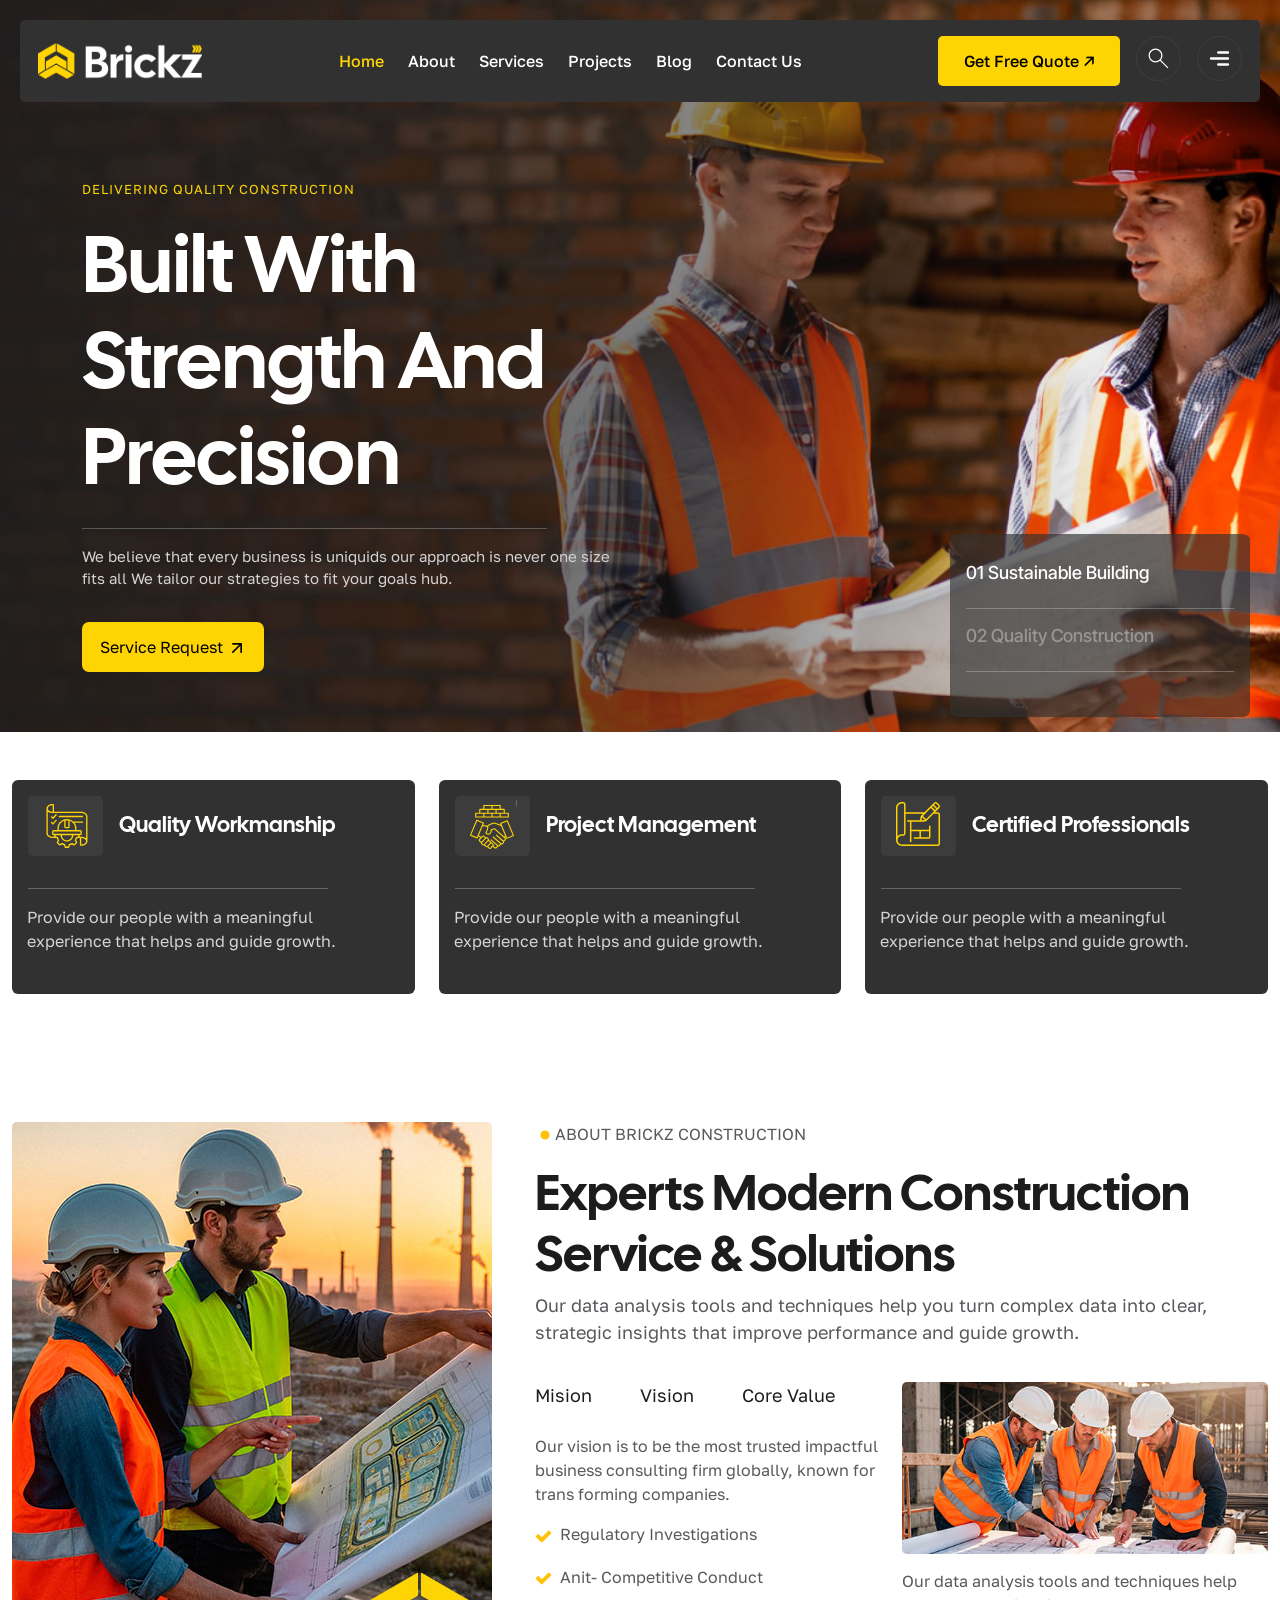
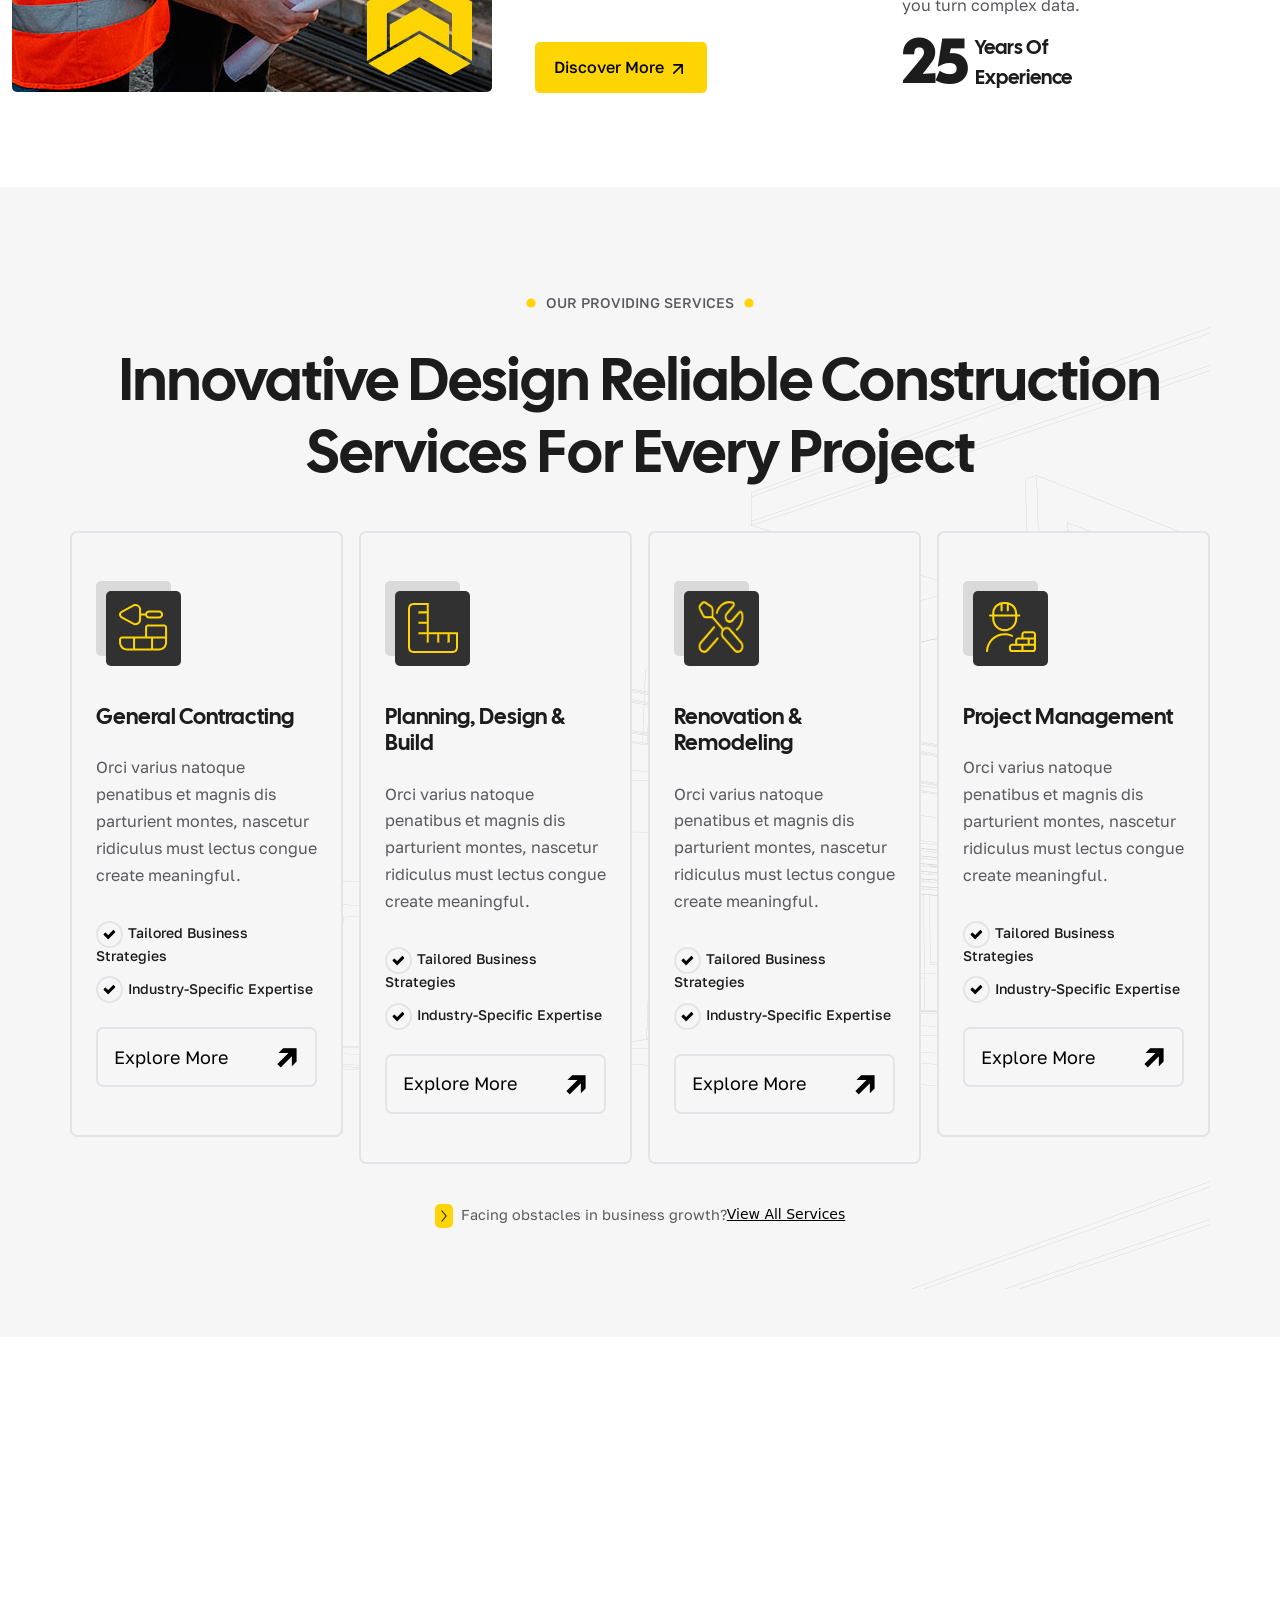
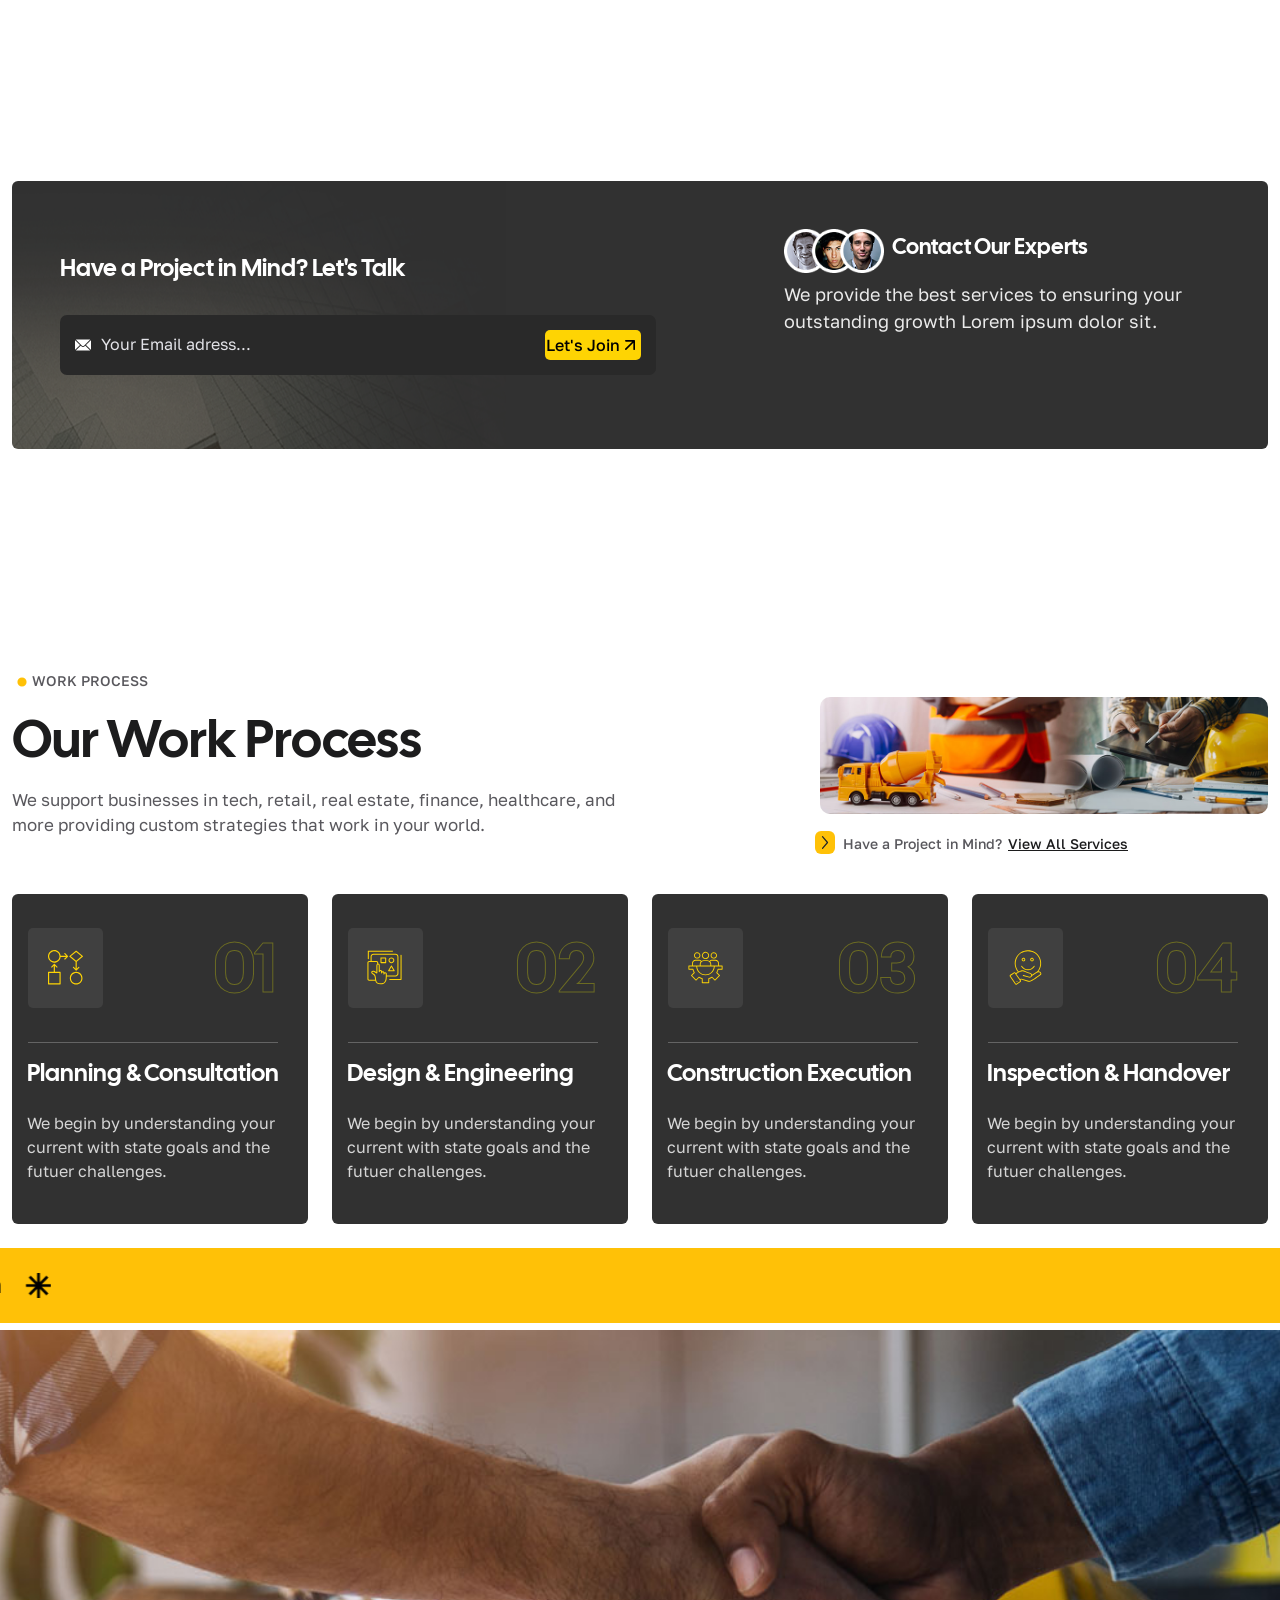
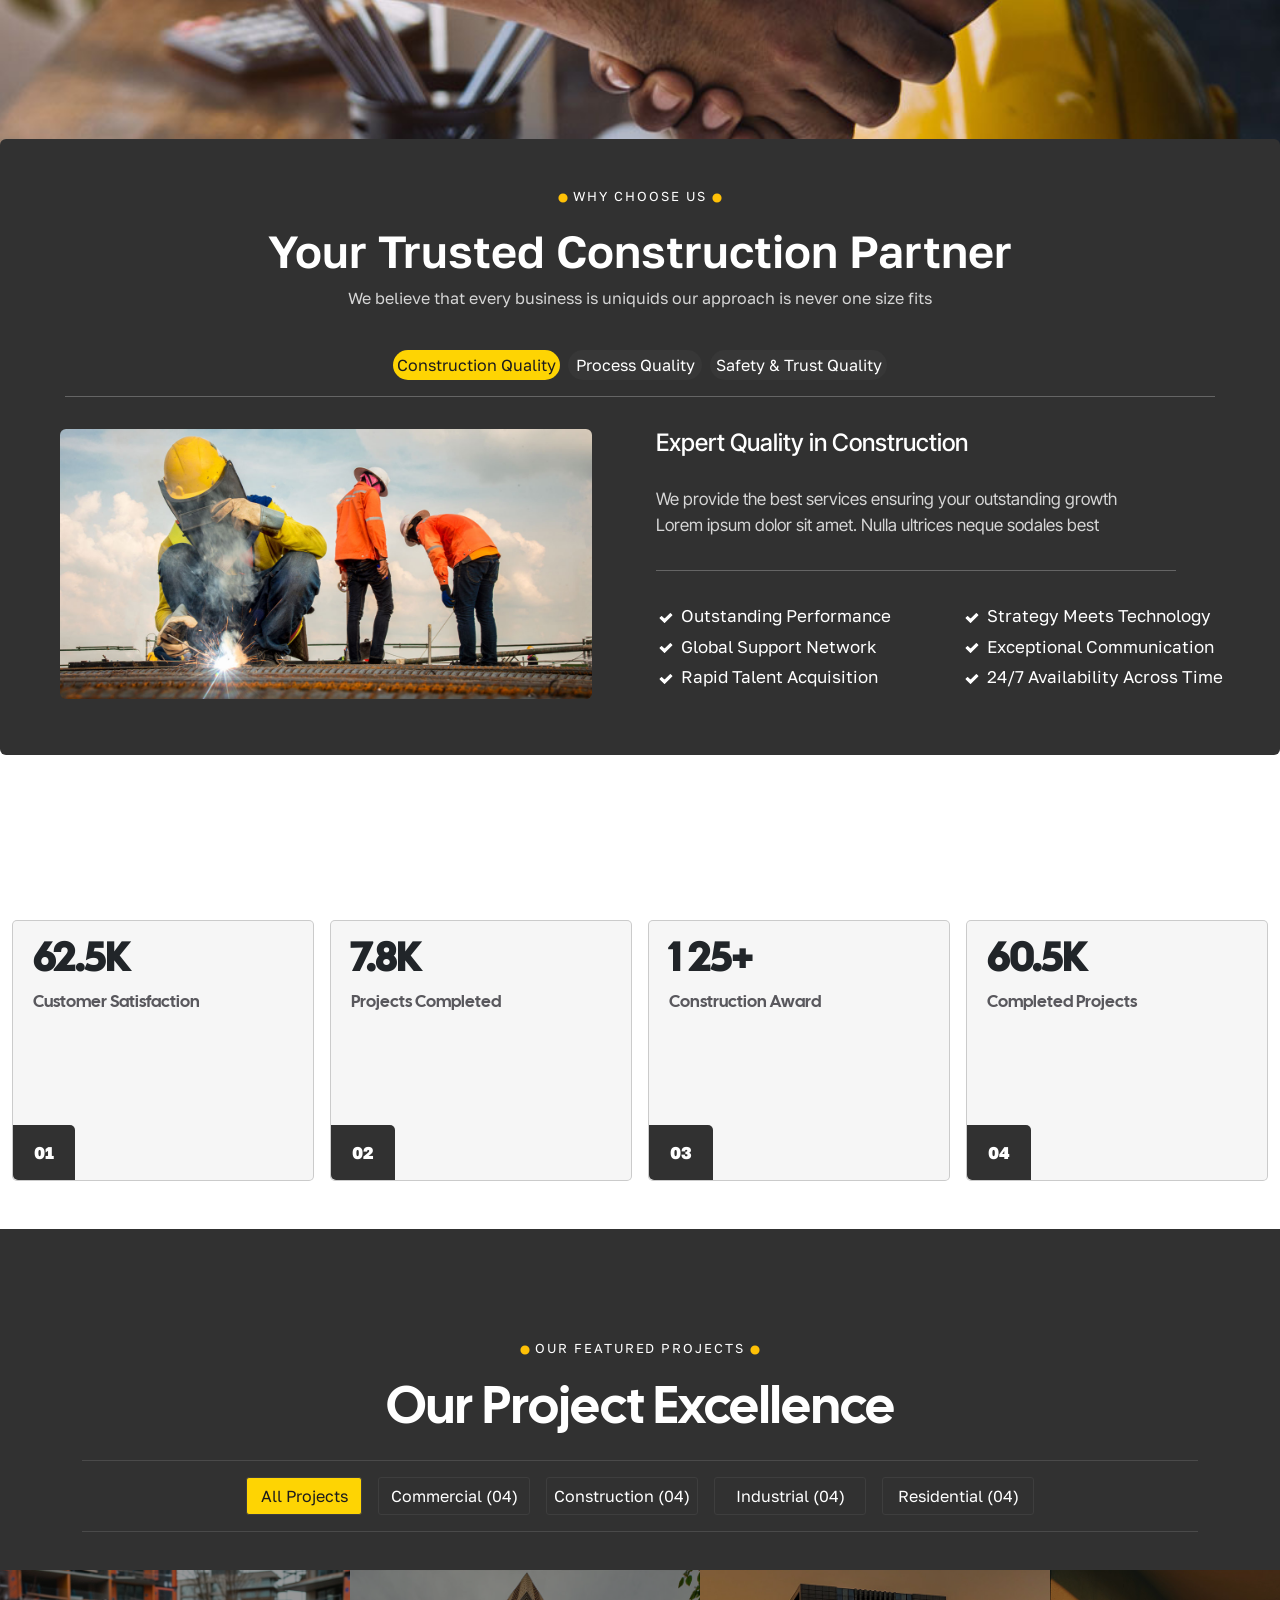
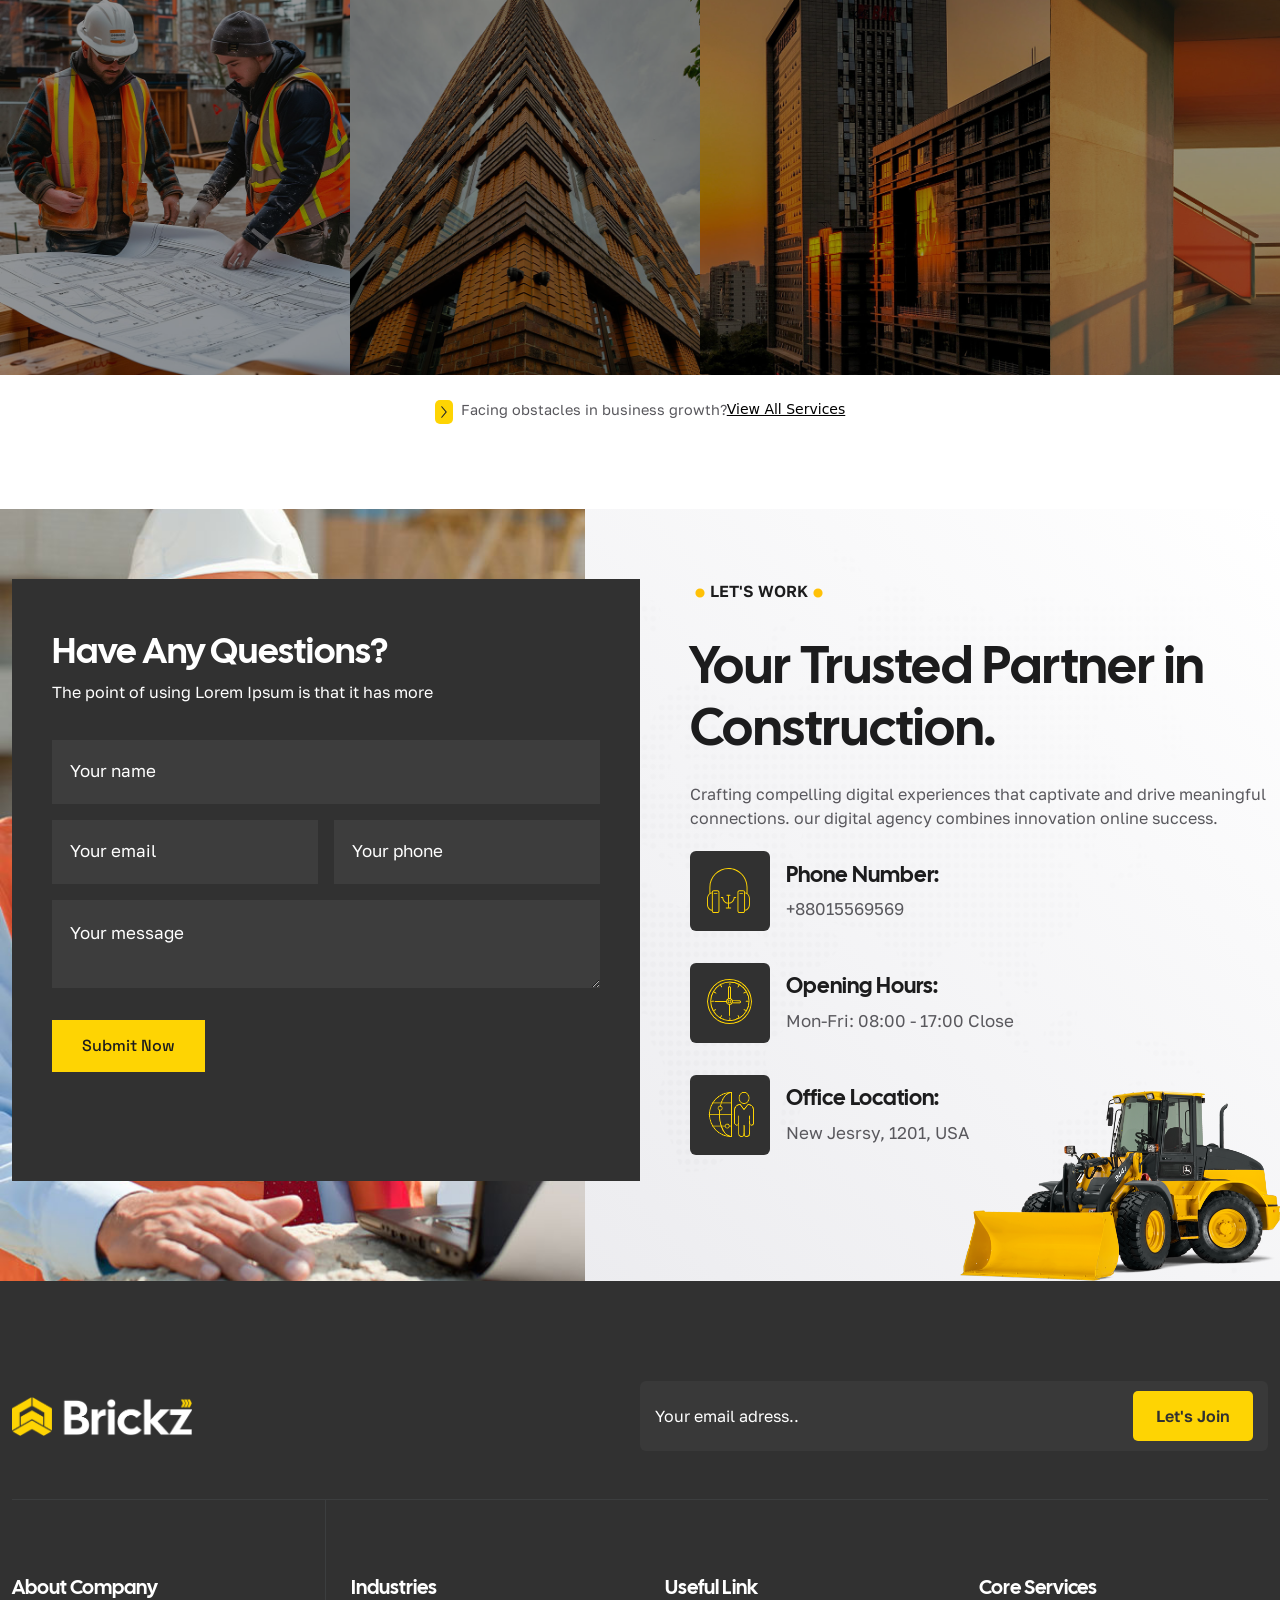
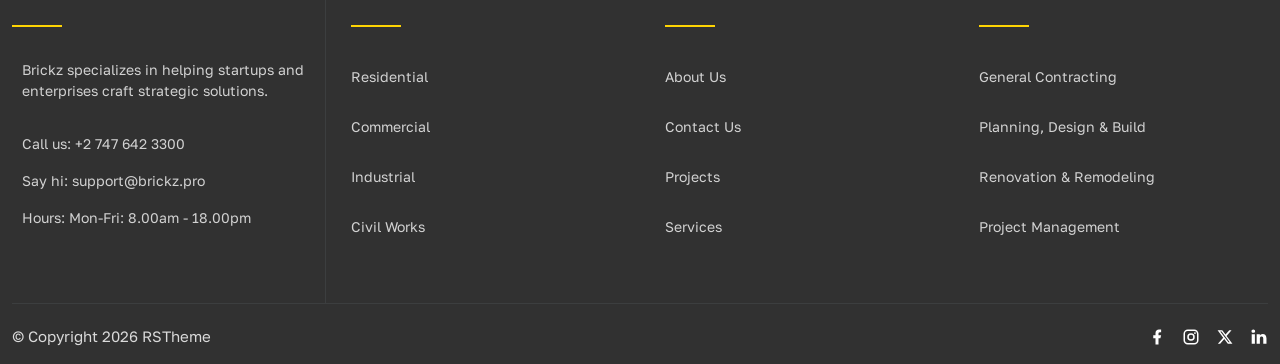
==== index.html @ 8d63d621 "vertion03" ====
<!DOCTYPE html>
<html lang="en">

<head>
    <meta charset="UTF-8">
    <meta name="viewport" content="width=device-width, initial-scale=1.0">
    <link rel="icon" type="image/webp" href="./images/icon_head.png">
    <title>Brickz Construction WordPress Theme</title>
    <link rel="stylesheet" href="./index.css">
    <script src="./index.js"></script>
    <!-- Fonts -->
    <link rel="preconnect" href="https://fonts.googleapis.com">
    <link rel="preconnect" href="https://fonts.gstatic.com" crossorigin>
    <link href="https://fonts.googleapis.com/css2?family=Space+Grotesk:wght@300..700&display=swap" rel="stylesheet">
    <link rel="preconnect" href="https://fonts.googleapis.com">
    <link rel="preconnect" href="https://fonts.gstatic.com" crossorigin>
    <link
        href="https://fonts.googleapis.com/css2?family=Cal+Sans&family=Golos+Text:wght@400..900&family=Inter+Tight:ital,wght@0,100..900;1,100..900&display=swap"
        rel="stylesheet">
    <!-- bootstrap -->
    <link href="https://cdn.jsdelivr.net/npm/bootstrap@5.3.8/dist/css/bootstrap.min.css" rel="stylesheet"
        integrity="sha384-sRIl4kxILFvY47J16cr9ZwB07vP4J8+LH7qKQnuqkuIAvNWLzeN8tE5YBujZqJLB" crossorigin="anonymous">
    <script src="https://cdn.jsdelivr.net/npm/bootstrap@5.3.8/dist/js/bootstrap.bundle.min.js"
        integrity="sha384-FKyoEForCGlyvwx9Hj09JcYn3nv7wiPVlz7YYwJrWVcXK/BmnVDxM+D2scQbITxI"
        crossorigin="anonymous"></script>
    <!-- animate && wow -->
    <link rel="stylesheet" href="https://cdnjs.cloudflare.com/ajax/libs/animate.css/4.1.1/animate.min.css" />
    <script src="https://cdnjs.cloudflare.com/ajax/libs/wow/1.1.2/wow.min.js"
        integrity="sha512-Eak/29OTpb36LLo2r47IpVzPBLXnAMPAVypbSZiZ4Qkf8p/7S/XRG5xp7OKWPPYfJT6metI+IORkR5G8F900+g=="
        crossorigin="anonymous" referrerpolicy="no-referrer">
        </script>
    <script>
        new WOW().init();
    </script>
</head>

<body>
    <header class="fixed-top d-flex justify-content-center flex-wrap w-100">
        <div class="container">
            <div class="head d-flex justify-content-between align-items-center py-3 z-3">
                <img class="ps-3" src="./images/logo_002.png" width="180px" alt="">
                <nav class="d-sm-none d-md-none d-lg-flex gap-4 ">
                    <a class="yell text-decoration-none " href="./index.html">Home</a>
                    <a class="text-decoration-none" href="./about.html">About</a>
                    <a class="text-decoration-none" href="">Services</a>
                    <a class="text-decoration-none" href="">Projects</a>
                    <a class="text-decoration-none" href="">Blog</a>
                    <a class="text-decoration-none" href="">Contact Us</a>
                </nav>
                <div class="d-flex gap-3 pe-3 overflow-hidden">
                    <button class="d-sm-none d-md-none d-lg-flex text-center border-0 justify-content-center
                    align-items-center">Get
                        Free Quote &#8599;
                    </button>
                    <svg class="d-flex d-none d-md-flex d-lg-flex" xmlns="http://www.w3.org/2000/svg" width="45"
                        height="45" viewBox="0 0 24 24">
                        <path fill="currentColor"
                            d="m19.485 20.154l-6.262-6.262q-.75.639-1.725.989t-1.96.35q-2.398 0-4.064-1.666Q3.808 11.898 3.808 9.5t1.666-4.064t4.064-1.667t4.065 1.667T15.269 9.5q0 1.042-.369 2.017t-.97 1.668l6.262 6.261zM9.539 14.23q1.99 0 3.36-1.37t1.37-3.361t-1.37-3.36t-3.36-1.37t-3.361 1.37t-1.37 3.36t1.37 3.36t3.36 1.37" />
                    </svg>
                    <!-- __________________________________- -->
                    <svg data-bs-toggle="offcanvas" data-bs-target="#offcanvasExample" aria-controls="offcanvasExample"
                        xmlns="http://www.w3.org/2000/svg" width="45" height="45" viewBox="0 0 24 24">
                        <path fill="none" stroke="currentColor" stroke-linecap="round" stroke-linejoin="round"
                            stroke-width="2" d="M11 17h8M5 12h14m-8-5h8" />
                    </svg>
                </div>
                <div class="off1 offcanvas offcanvas-end" tabindex="-1" id="offcanvasExample"
                    aria-labelledby="offcanvasExampleLabel">
                    <div class="off2 offcanvas-header d-flex col-12">
                        <h5 class="offcanvas-title" id="offcanvasExampleLabel"> <img class="ps-3 pt-5 col-10"
                                src="./images/logo_002.png" width="180px" alt=""></h5>
                        <button class="btn-close" data-bs-dismiss="offcanvas" aria-label="Close"></button>
                    </div>
                    <div class="offcanvas-body">
                        <div>
                            <div class="off3 d-flex flex-column ps-3">
                                <a class="yell text-decoration-none " href="./index.html">Home</a>
                                <a class="text-decoration-none" href="./about.html">About</a>
                                <a class="text-decoration-none" href="">Services</a>
                                <a class="text-decoration-none" href="">Projects</a>
                                <a class="text-decoration-none" href="">Blog</a>
                                <a class="text-decoration-none" href="">Contact Us</a>
                            </div>
                        </div>
                    </div>
                </div>
            </div>
        </div>
    </header>
    <!-- section '1' -->
    <section class="bghome d-flex flex-column justify-content-center position-relative">
        <div class="container d-flex flex-column justify-content-center col-12">
            <p class="p1 animate__animated animate__fadeInDown wow">DELIVERING QUALITY CONSTRUCTION</p>
            <h1 class="col-sm-12 col-7 col-md-12 col-lg-6 animate__animated animate__fadeInLeft wow">Built With Strength
                And
                Precision</h1>
            <hr class="line col-lg-5" />
            <p class="p2 col-sm-12 col-md-10 col-lg-6 animate__animated animate__fadeInLeft wow">We believe that every
                business is uniquids our approach is never
                one size fits all We tailor our strategies
                to fit your goals hub.</p>
            <button class="border-0 mt-3 animate__animated animate__fadeInUp wow">Service Request <svg
                    xmlns="http://www.w3.org/2000/svg" width="20" height="20" viewBox="0 0 24 24">
                    <path fill="currentColor"
                        d="M17.92 6.62a1 1 0 0 0-.54-.54A1 1 0 0 0 17 6H7a1 1 0 0 0 0 2h7.59l-8.3 8.29a1 1 0 0 0 0 1.42a1 1 0 0 0 1.42 0L16 9.41V17a1 1 0 0 0 2 0V7a1 1 0 0 0-.08-.38" />
                </svg></button>
        </div>
        <div class="choose p-3 w-25 h-25 d-flex flex-column justify-content-center position-absolute">
            <h3 class="first">01 Sustainable Building</h3>
            <hr>
            <h3 class="second">02 Quality Construction</h3>
            <hr>
        </div>
    </section>
    <section class="sec_2 py-5">
        <div class="container">
            <div class="row g-4 align-items-center justify-content-center">
                <div class="col-12 col-md-6 col-lg-4 ">
                    <div class="bgg d-flex flex-column rounded">
                        <div class="d-flex flex-column flex-md-row flex-lg-row p-3">
                            <div class="all_images d-flex justify-content-center align-items-center"><img
                                    class="animate__animated animate__rubberBand" src="./images/icon1.png" alt=""></div>
                            <h3 class="pt-3 ps-md-3 ps-lg-3">Quality Workmanship</h3>
                        </div>
                        <span class="d-none d-md-flex d-lg-flex ps-3">
                            <hr>
                        </span>
                        <p>Provide our people with a meaningful experience that helps and guide growth.
                        </p>
                    </div>
                </div>
                <div class="col-12 col-md-6 col-lg-4 ">
                    <div class="bgg d-flex flex-column rounded">
                        <div class="d-flex flex-column flex-md-row flex-lg-row p-3">
                            <div class="all_images d-flex justify-content-center align-items-center"><img
                                    class="animate__animated animate__rubberBand" src="./images/icon2.png" alt=""></div>
                            <h3 class="pt-3 ps-md-3 ps-lg-3">Project Management</h3>
                        </div>
                        <span class="d-none d-md-flex d-lg-flex ps-3">
                            <hr>
                        </span>
                        <p>Provide our people with a meaningful experience that helps and guide growth.
                        </p>
                    </div>
                </div>
                <div class="col-12 col-md-6 col-lg-4 ">
                    <div class="bgg d-flex flex-column rounded">
                        <div class="d-flex flex-column flex-md-row flex-lg-row p-3">
                            <div class="all_images d-flex justify-content-center align-items-center"><img
                                    class="animate__animated animate__rubberBand" src="./images/icon3.png" alt=""></div>
                            <h3 class="pt-3 ps-md-3 ps-lg-3">Certified Professionals</h3>
                        </div>
                        <span class="d-none d-md-flex d-lg-flex ps-3">
                            <hr>
                        </span>
                        <p>Provide our people with a meaningful experience that helps and guide growth.
                        </p>
                    </div>
                </div>
            </div>
        </div>
    </section>
    <section id="sec-3">
        <div class="container d-flex flex-wrap col-12">
            <!-- Left -->
            <div
                class="Left_img d-flex justify-content-center align-items-center justify-content-md-start align-items-md-start justify-content-lg-start align-items-lg-start col-12 col-md-12 col-lg-5 ">
                <img class="animate__animated animate__fadeInLeft wow" src="./images/hm_00002.jpg" alt="">
            </div>
            <!-- right -->
            <div class="all-right col-12 col-md-12 col-lg-7">
                <!-- top -->
                <div class="text-top col-12">
                    <p class="p1"><svg class="text-warning" xmlns="http://www.w3.org/2000/svg" width="20" height="20"
                            viewBox="0 0 48 48">
                            <path fill="currentColor" stroke="currentColor" stroke-width="4"
                                d="M24 33a9 9 0 1 0 0-18a9 9 0 0 0 0 18Z" />
                        </svg><span>About Brickz Construction</span></p>
                    <h2 class="animate__animated animate__zoomIn wow">Experts Modern Construction Service & Solutions
                    </h2>
                    <p class="p2">Our data analysis tools and techniques help you turn complex data into clear,
                        strategic insights
                        that improve performance and guide growth.</p>
                </div>
                <!-- bottom -->
                <div class="all-bottom d-flex flex-wrap col-12">
                    <!-- b left -->
                    <div class="b-left col-12 col-md-12 col-lg-6">
                        <!-- top -->
                        <div
                            class="text-3 d-flex flex-column flex-md-column flex-lg-row flex-wrap gap-3 gap-md-3 gap-lg-5">
                            <span>Mision</span>
                            <span>Vision</span>
                            <span>Core Value</span>
                        </div>
                        <div class="text-and-button">
                            <p class="d-none d-md-none d-lg-flex">Our vision is to be the most trusted impactful
                                business consulting firm globally, known
                                for trans forming companies.</p>
                            <p class="d-none d-md-none d-lg-flex"><span><svg class="text-warning pe-2"
                                        xmlns="http://www.w3.org/2000/svg" width="25" height="25" viewBox="0 0 48 48">
                                        <path fill="currentColor" fill-rule="evenodd" stroke="currentColor"
                                            stroke-linecap="round" stroke-linejoin="round" stroke-width="4"
                                            d="m4 24l5-5l10 10L39 9l5 5l-25 25z" clip-rule="evenodd" />
                                    </svg></span> Regulatory Investigations</p>
                            <p class="d-none d-md-none d-lg-flex"><span><svg class="text-warning pe-2"
                                        xmlns="http://www.w3.org/2000/svg" width="25" height="25" viewBox="0 0 48 48">
                                        <path fill="currentColor" fill-rule="evenodd" stroke="currentColor"
                                            stroke-linecap="round" stroke-linejoin="round" stroke-width="4"
                                            d="m4 24l5-5l10 10L39 9l5 5l-25 25z" clip-rule="evenodd" />
                                    </svg></span> Anit- Competitive Conduct</p>
                            <div class="bt"><button>Discover More <svg xmlns="http://www.w3.org/2000/svg" width="20"
                                        height="20" viewBox="0 0 24 24">
                                        <path fill="currentColor"
                                            d="M17.92 6.62a1 1 0 0 0-.54-.54A1 1 0 0 0 17 6H7a1 1 0 0 0 0 2h7.59l-8.3 8.29a1 1 0 0 0 0 1.42a1 1 0 0 0 1.42 0L16 9.41V17a1 1 0 0 0 2 0V7a1 1 0 0 0-.08-.38" />
                                    </svg></button></div>
                        </div>
                    </div>
                    <!-- b right -->
                    <div class="b-right col-12 col-md-12 col-lg-6 overflow-hidden">
                        <div
                            class="imgg d-flex justify-content-center align-items-center justify-content-md-start align-items-md-start justify-content-lg-start align-items-lg-start col-12 col-md-9 col-lg-12">
                            <img src="./images/about_tab00001.jpg" alt="">
                        </div>
                        <p>Our data analysis tools and techniques help you turn complex data.</p>
                        <!-- b right img -->
                        <div class="experience d-flex justify-content-start align-items-center gap-2">
                            <span class="sp1">25</span>
                            <span class="sp2">Years Of Experience</span>
                        </div>
                    </div>
                </div>
            </div>
        </div>
    </section>
    <section class="sec_4 py-5">
        <div class="container d-flex flex-column py-4 px-0">
            <header class="text-center d-flex align-items-center justify-content-center flex-column">
                <p class="d-flex align-items-center justify-content-center"><svg xmlns="http://www.w3.org/2000/svg"
                        width="48" height="48" viewBox="0 0 48 48">
                        <path fill="currentColor" stroke="currentColor" stroke-width="4"
                            d="M24 33a9 9 0 1 0 0-18a9 9 0 0 0 0 18Z" />
                    </svg><span>Our Providing Services</span><svg xmlns="http://www.w3.org/2000/svg" width="48"
                        height="48" viewBox="0 0 48 48">
                        <path fill="currentColor" stroke="currentColor" stroke-width="4"
                            d="M24 33a9 9 0 1 0 0-18a9 9 0 0 0 0 18Z" />
                    </svg>
                </p>
                <h4 class="h2 animate__animated animate__zoomIn">Innovative Design Reliable Construction Services For
                    Every Project</h4>
            </header>
            <main class="d-flex py-3">
                <div class="row g-3">
                    <div class="col-12 col-md-6 col-lg-3">
                        <div class="div_main px-4 py-5 position-relative">
                            <div class="up">
                                <div class="son d-flex align-items-center justify-content-center">
                                    <img class="animate__animated animate__rubberBand" src="./images/icon1_sec_4.png"
                                        alt="">
                                </div>
                            </div>
                            <h4 class="pt-5 pb-3">General Contracting</h4>
                            <p class="pb-3">Orci varius natoque penatibus et magnis dis parturient montes, nascetur
                                ridiculus must lectus
                                congue create meaningful.</p>
                            <h6 class="pb-1"><svg xmlns="http://www.w3.org/2000/svg" width="48" height="48"
                                    viewBox="0 0 48 48">
                                    <path fill="currentColor" fill-rule="evenodd" stroke="currentColor"
                                        stroke-linecap="round" stroke-linejoin="round" stroke-width="4"
                                        d="m4 24l5-5l10 10L39 9l5 5l-25 25z" clip-rule="evenodd" />
                                </svg><span>Tailored Business Strategies</span></h6>
                            <h6><svg xmlns="http://www.w3.org/2000/svg" width="48" height="48" viewBox="0 0 48 48">
                                    <path fill="currentColor" fill-rule="evenodd" stroke="currentColor"
                                        stroke-linecap="round" stroke-linejoin="round" stroke-width="4"
                                        d="m4 24l5-5l10 10L39 9l5 5l-25 25z" clip-rule="evenodd" />
                                </svg><span>Industry-Specific Expertise</span></h6>
                            <button class="col-12 mt-4 d-flex justify-content-between align-items-center px-3"><span>Explore
                                    More</span><span class="fs-2 fw-bold">&#8599;</span></button>
                            <img class="opacit position-absolute top-0 end-0" src="./images/service-item-bg.png"
                                width="200px" alt="">
                        </div>
                    </div>
                    <div class="col-12 col-md-6 col-lg-3">
                        <div class="div_main px-4 py-5 position-relative">
                            <div class="up">
                                <div class="son d-flex align-items-center justify-content-center">
                                    <img class="animate__animated animate__rubberBand" src="./images/icon_2_sec_4.png"
                                        alt="">
                                </div>
                            </div>
                            <h4 class="pt-5 pb-3">Planning, Design & Build</h4>
                            <p class="pb-3">Orci varius natoque penatibus et magnis dis parturient montes, nascetur
                                ridiculus must lectus
                                congue create meaningful.</p>
                            <h6 class="pb-1"><svg xmlns="http://www.w3.org/2000/svg" width="48" height="48"
                                    viewBox="0 0 48 48">
                                    <path fill="currentColor" fill-rule="evenodd" stroke="currentColor"
                                        stroke-linecap="round" stroke-linejoin="round" stroke-width="4"
                                        d="m4 24l5-5l10 10L39 9l5 5l-25 25z" clip-rule="evenodd" />
                                </svg><span>Tailored Business Strategies</span></h6>
                            <h6><svg xmlns="http://www.w3.org/2000/svg" width="48" height="48" viewBox="0 0 48 48">
                                    <path fill="currentColor" fill-rule="evenodd" stroke="currentColor"
                                        stroke-linecap="round" stroke-linejoin="round" stroke-width="4"
                                        d="m4 24l5-5l10 10L39 9l5 5l-25 25z" clip-rule="evenodd" />
                                </svg><span>Industry-Specific Expertise</span></h6>
                            <button class="col-12 mt-4 d-flex justify-content-between align-items-center px-3"><span>Explore
                                    More</span><span class="fs-2 fw-bold">&#8599;</span></button>
                            <img class="opacit position-absolute top-0 end-0" src="./images/service-item-bg.png"
                                width="200px" alt="">
                        </div>
                    </div>
                    <div class="col-12 col-md-6 col-lg-3">
                        <div class="div_main px-4 py-5 position-relative">
                            <div class="up">
                                <div class="son d-flex align-items-center justify-content-center">
                                    <img class="animate__animated animate__rubberBand" src="./images/icon_3_sec_.png"
                                        alt="">
                                </div>
                            </div>
                            <h4 class="pt-5 pb-3">Renovation & Remodeling</h4>
                            <p class="pb-3">Orci varius natoque penatibus et magnis dis parturient montes, nascetur
                                ridiculus must lectus
                                congue create meaningful.</p>
                            <h6 class="pb-1"><svg xmlns="http://www.w3.org/2000/svg" width="48" height="48"
                                    viewBox="0 0 48 48">
                                    <path fill="currentColor" fill-rule="evenodd" stroke="currentColor"
                                        stroke-linecap="round" stroke-linejoin="round" stroke-width="4"
                                        d="m4 24l5-5l10 10L39 9l5 5l-25 25z" clip-rule="evenodd" />
                                </svg><span>Tailored Business Strategies</span></h6>
                            <h6><svg xmlns="http://www.w3.org/2000/svg" width="48" height="48" viewBox="0 0 48 48">
                                    <path fill="currentColor" fill-rule="evenodd" stroke="currentColor"
                                        stroke-linecap="round" stroke-linejoin="round" stroke-width="4"
                                        d="m4 24l5-5l10 10L39 9l5 5l-25 25z" clip-rule="evenodd" />
                                </svg><span>Industry-Specific Expertise</span></h6>
                            <button class="col-12 mt-4 d-flex justify-content-between align-items-center px-3"><span>Explore
                                    More</span><span class="fs-2 fw-bold">&#8599;</span></button>
                            <img class="opacit position-absolute top-0 end-0" src="./images/service-item-bg.png"
                                width="200px" alt="">
                        </div>
                    </div>
                    <div class="col-12 col-md-6 col-lg-3">
                        <div class="div_main px-4 py-5 position-relative">
                            <div class="up">
                                <div class="son d-flex align-items-center justify-content-center">
                                    <img class="animate__animated animate__rubberBand" src="./images/icon_4_sec_4.png"
                                        alt="">
                                </div>
                            </div>
                            <h4 class="pt-5 pb-3">Project Management</h4>
                            <p class="pb-3">Orci varius natoque penatibus et magnis dis parturient montes, nascetur
                                ridiculus must lectus
                                congue create meaningful.</p>
                            <h6 class="pb-1"><svg xmlns="http://www.w3.org/2000/svg" width="48" height="48"
                                    viewBox="0 0 48 48">
                                    <path fill="currentColor" fill-rule="evenodd" stroke="currentColor"
                                        stroke-linecap="round" stroke-linejoin="round" stroke-width="4"
                                        d="m4 24l5-5l10 10L39 9l5 5l-25 25z" clip-rule="evenodd" />
                                </svg><span>Tailored Business Strategies</span></h6>
                            <h6><svg xmlns="http://www.w3.org/2000/svg" width="48" height="48" viewBox="0 0 48 48">
                                    <path fill="currentColor" fill-rule="evenodd" stroke="currentColor"
                                        stroke-linecap="round" stroke-linejoin="round" stroke-width="4"
                                        d="m4 24l5-5l10 10L39 9l5 5l-25 25z" clip-rule="evenodd" />
                                </svg><span>Industry-Specific Expertise</span></h6>
                            <button class="col-12 mt-4 d-flex justify-content-between align-items-center px-3"><span>Explore
                                    More</span><span class="fs-2 fw-bold">&#8599;</span></button>
                            <img class="opacit position-absolute top-0 end-0" src="./images/service-item-bg.png"
                                width="200px" alt="">
                        </div>
                    </div>
                </div>
            </main>
            <footer class="py-4">
                <div class="d-flex justify-content-center flex-wrap">
                    <div class="pe-2 rounded">
                        <svg xmlns="http://www.w3.org/2000/svg" width="24" height="24" viewBox="0 0 24 24">
                            <path fill="currentColor" fill-rule="evenodd"
                                d="M8.512 4.43a.75.75 0 0 1 1.057.082l6 7a.75.75 0 0 1 0 .976l-6 7a.75.75 0 0 1-1.138-.976L14.012 12L8.431 5.488a.75.75 0 0 1 .08-1.057"
                                clip-rule="evenodd" />
                        </svg>
                    </div>
                    <p>Facing obstacles in business growth?</p>
                    <a href="">View All Services</a>
                </div>
            </footer>
        </div>
    </section>
    <section class="sec_5 pb-0">
        <div class="position-relative">
            <video src="./videos/video.mp4" autoplay muted loop></video>
            <div class="container position-absolute">
                <div
                    class="pirant d-flex justify-content-center align-items-center flex-wrap rounded ps-3 ps-md-5 ps-lg-5 pe-1 pe-md-3 pe-lg-3">

                    <div class="left col-12 col-md-12 col-lg-6 pt-5">
                        <h4 class="col-12 col-md-12 col-lg-6 pb-4">Have a Project in Mind? Let's Talk</h4>
                        <div
                            class="border-0 col-12 col-md-12 col-lg-6 d-flex justify-content-center align-items-center p-lg-4">
                            <img class="d-none d-md-flex d-lg-flex" src="./images/cion.svg" alt="">
                            <input placeholder="Your Email adress..." type="email">
                            <button class="d-none d-md-flex d-lg-flex align-items-center justify-content-center">Let's
                                Join <svg xmlns="http://www.w3.org/2000/svg" width="20" height="20" viewBox="0 0 24 24">
                                    <path fill="currentColor"
                                        d="M17.92 6.62a1 1 0 0 0-.54-.54A1 1 0 0 0 17 6H7a1 1 0 0 0 0 2h7.59l-8.3 8.29a1 1 0 0 0 0 1.42a1 1 0 0 0 1.42 0L16 9.41V17a1 1 0 0 0 2 0V7a1 1 0 0 0-.08-.38" />
                                </svg></button>
                        </div>
                    </div>
                    <div class="col-12 pt-3 d-flex d-md-none d-lg-none">
                        <button class="">Let's Join</button>
                    </div>
                    <div
                        class="right col-12 col-md-12 col-lg-6 py-5 d-flex flex-column align-items-center justify-content-center">
                        <div class="d-flex align-items-center gap-2 pb-2 flex-wrap col-12">
                            <img class="col-12 col-md-6 column-gap-lg-6" src="./images/img_video.png" width="100px"
                                alt="">
                            <h5 class="text-white col-12 col-md-6 col-lg-6">Contact Our Experts</h5>
                        </div>
                        <p>We provide the best services to ensuring your outstanding growth Lorem ipsum dolor sit.</p>
                    </div>
                </div>
            </div>
        </div>
    </section>
    <section id="sec-6">
        <div class="container container_1 d-flex flex-wrap">
            <div class="div_text col-12 col-lg-6 pb-3 pt-5">
                <div class="d-flex flex-column gap-2">
                    <h5 class="col-12"><svg class="text-warning" xmlns="http://www.w3.org/2000/svg" width="20"
                            height="20" viewBox="0 0 48 48">
                            <path fill="currentColor" stroke="currentColor" stroke-width="4"
                                d="M24 33a9 9 0 1 0 0-18a9 9 0 0 0 0 18Z" />
                        </svg><span>Work Process</span>
                    </h5>
                    <h2 class="col-12 animate__animated animate__fadeInLeft wow">Our Work Process</h2>
                    <p class="col-12">We support businesses in tech, retail, real estate, finance, healthcare, and more
                        providing
                        custom strategies that work in your world.
                    </p>
                </div>
            </div>
            <div
                class="div_img col-12 col-lg-6 d-flex flex-column  align-items-center align-items-lg-end  justify-content-center justify-content-lg-end gap-3 pb-3">
                <img src="./images/img_sec_6.jpg" height="233px" alt="">
                <div
                    class="d-flex justify-content-center justify-content-md-start justify-content-lg-end align-items-center align-items-lg-end flex-wrap col-12">
                    <div class="pe-2 rounded">
                        <svg class="bg-warning rounded  text-center text-md-start text-lg-end"
                            xmlns="http://www.w3.org/2000/svg" width="20" height="23" viewBox="0 0 24 24">
                            <path fill="currentColor" fill-rule="evenodd"
                                d="M8.512 4.43a.75.75 0 0 1 1.057.082l6 7a.75.75 0 0 1 0 .976l-6 7a.75.75 0 0 1-1.138-.976L14.012 12L8.431 5.488a.75.75 0 0 1 .08-1.057"
                                clip-rule="evenodd" />
                        </svg>
                    </div>
                    <p class="col-12 col-md-3 col-lg-4 text-center text-md-start text-lg-start mb-1 mb-md-0 mb-lg-0">
                        Have a Project in Mind?</p>
                    <a class="col-12 col-md-4 col-lg-4 text-center text-md-start text-lg-start" href="">View All
                        Services</a>
                </div>
            </div>
        </div>
        <div class="container container_2 py-4">
            <div class="row g-4 align-items-center justify-content-center">
                <div class="col-12 col-md-6 col-lg-3 ">
                    <div class="bgg d-flex flex-column rounded pt-3">
                        <div class="d-flex flex-row align-items-center justify-content-between p-3">
                            <div class="all_images d-flex justify-content-center align-items-center"><img
                                    class="animate__animated animate__rubberBand" src="./images/icon_1_sec_6.png"
                                    alt=""></div>
                            <h3>01</h3>
                        </div>
                        <span class="d-flex ps-3">
                            <hr>
                        </span>
                        <h2>Planning & Consultation</h2>
                        <p>We begin by understanding your current with state goals and the futuer challenges.
                        </p>
                    </div>
                </div>
                <div class="col-12 col-md-6 col-lg-3 ">
                    <div class="bgg d-flex flex-column rounded pt-3">
                        <div class="d-flex flex-row align-items-center justify-content-between p-3">
                            <div class="all_images d-flex justify-content-center align-items-center"><img
                                    class="animate__animated animate__rubberBand" src="./images/icon_2_sec_2.png"
                                    alt=""></div>
                            <h3>02</h3>
                        </div>
                        <span class="d-flex ps-3">
                            <hr>
                        </span>
                        <h2>Design & Engineering</h2>
                        <p>We begin by understanding your current with state goals and the futuer challenges.
                        </p>
                    </div>
                </div>
                <div class="col-12 col-md-6 col-lg-3 ">
                    <div class="bgg d-flex flex-column rounded pt-3">
                        <div class="d-flex flex-row align-items-center justify-content-between p-3">
                            <div class="all_images d-flex justify-content-center align-items-center"><img
                                    class="animate__animated animate__rubberBand" src="./images/icon_3_sec_2.png"
                                    alt=""></div>
                            <h3>03</h3>
                        </div>
                        <span class="d-flex ps-3">
                            <hr>
                        </span>
                        <h2>Construction Execution</h2>
                        <p>We begin by understanding your current with state goals and the futuer challenges.
                        </p>
                    </div>
                </div>
                <div class="col-12 col-md-6 col-lg-3 ">
                    <div class="bgg d-flex flex-column rounded pt-3">
                        <div class="d-flex flex-row align-items-center justify-content-between p-3">
                            <div class="all_images d-flex justify-content-center align-items-center"><img
                                    class="animate__animated animate__rubberBand" src="./images/icon_4_sec_2.png"
                                    alt=""></div>
                            <h3>04</h3>
                        </div>
                        <span class="d-flex ps-3">
                            <hr>
                        </span>
                        <h2>Inspection & Handover</h2>
                        <p>We begin by understanding your current with state goals and the futuer challenges.
                        </p>
                    </div>
                </div>
            </div>
        </div>
    </section>
    <section id="sec-7">
        <marquee class="bg-warning" direction="right">
            <div class="inimation d-flex justify-content-center align-items-center gap-4 py-1">
                <p>Construction</p>
                <img src="./images/astrek.png" width="25px" height="25px" alt="">
                <p>Building</p>
                <img src="./images/astrek.png" width="25px" height="25px" alt="">
                <p>Renovation</p>
                <img src="./images/astrek.png" width="25px" height="25px" alt="">
                <p>Construction</p>
                <img src="./images/astrek.png" width="25px" height="25px" alt="">
                <p>Building</p>
                <img src="./images/astrek.png" width="25px" height="25px" alt="">
                <p>Renovation</p>
                <img src="./images/astrek.png" width="25px" height="25px" alt="">
                <p>Construction</p>
                <img src="./images/astrek.png" width="25px" height="25px" alt="">
                <p>Building</p>
                <img src="./images/astrek.png" width="25px" height="25px" alt="">
                <p>Renovation</p>
                <img src="./images/astrek.png" width="25px" height="25px" alt="">
            </div>
        </marquee>
        <div class="position-relative">
            <img class="imgg d-none d-md-none d-lg-flex" src="./images/bg_sec_7.jpg" alt="">
            <div class="div_absol container pb-5 rounded position-absolute">
                <div class="text_top text-center d-flex flex-column justify-content-center align-items-center">
                    <p class="p1 pt-5 col-12"><svg class="text-warning" xmlns="http://www.w3.org/2000/svg" width="20"
                            height="20" viewBox="0 0 48 48">
                            <path fill="currentColor" stroke="currentColor" stroke-width="4"
                                d="M24 33a9 9 0 1 0 0-18a9 9 0 0 0 0 18Z" />
                        </svg><span>Why choose us</span><svg class="text-warning" xmlns="http://www.w3.org/2000/svg"
                            width="20" height="20" viewBox="0 0 48 48">
                            <path fill="currentColor" stroke="currentColor" stroke-width="4"
                                d="M24 33a9 9 0 1 0 0-18a9 9 0 0 0 0 18Z" />
                        </svg>
                    </p>
                    <h2 class="h2_1 h1 animate__animated animate__fadeIn wow">Your Trusted Construction Partner</h2>
                    <p class="p2">We believe that every business is uniquids our approach is never one size fits</p>
                </div>
                <div class="butt d-flex justify-content-center align-items-center pt-4 gap-2">
                    <button class="but1 justify-content-center align-items-center border-0">Construction
                        Quality</button>
                    <button
                        class="but2 d-none d-md-none d-lg-flex justify-content-center align-items-center border-0">Process
                        Quality</button>
                    <button
                        class="but3 d-none d-md-none d-lg-flex justify-content-center align-items-center border-0">Safety
                        &
                        Trust Quality</button>
                </div>
                <span class="d-none d-md-none d-lg-flex justify-content-center align-items-center pb-3">
                    <hr>
                </span>
                <div class="div_bottom d-flex flex-column flex-md-column flex-lg-row col-12 pb-2">
                    <div class="div_imgg col-12 col-md-12 col-lg-6 d-flex align-items-center justify-content-center">
                        <img class="rounded" src="./images/img_absolute.jpg" alt="">
                    </div>
                    <div class="div_text col-12 col-md-12 col-lg-6 ps-lg-3">
                        <h5>Expert Quality in Construction</h5>
                        <p class="p_parent">We provide the best services ensuring your outstanding growth Lorem ipsum
                            dolor
                            sit amet. Nulla
                            ultrices neque sodales best</p>
                        <span class="d-flex pb-3">
                            <hr>
                        </span>
                        <div class="d-flex flex-wrap col-12">
                            <p class="col-12 col-md-4 col-lg-6"><svg xmlns="http://www.w3.org/2000/svg" width="48"
                                    height="48" viewBox="0 0 48 48">
                                    <path fill="currentColor" fill-rule="evenodd" stroke="currentColor"
                                        stroke-linecap="round" stroke-linejoin="round" stroke-width="4"
                                        d="m4 24l5-5l10 10L39 9l5 5l-25 25z" clip-rule="evenodd" />
                                </svg><span>Outstanding Performance</span></p>
                            <p class="col-12 col-md-4 col-lg-6"><svg xmlns="http://www.w3.org/2000/svg" width="48"
                                    height="48" viewBox="0 0 48 48">
                                    <path fill="currentColor" fill-rule="evenodd" stroke="currentColor"
                                        stroke-linecap="round" stroke-linejoin="round" stroke-width="4"
                                        d="m4 24l5-5l10 10L39 9l5 5l-25 25z" clip-rule="evenodd" />
                                </svg><span>Strategy Meets Technology</span></p>
                            <p class="col-12 col-md-4 col-lg-6"><svg xmlns="http://www.w3.org/2000/svg" width="48"
                                    height="48" viewBox="0 0 48 48">
                                    <path fill="currentColor" fill-rule="evenodd" stroke="currentColor"
                                        stroke-linecap="round" stroke-linejoin="round" stroke-width="4"
                                        d="m4 24l5-5l10 10L39 9l5 5l-25 25z" clip-rule="evenodd" />
                                </svg><span>Global Support Network</span></p>
                            <p class="col-12 col-md-4 col-lg-6"><svg xmlns="http://www.w3.org/2000/svg" width="48"
                                    height="48" viewBox="0 0 48 48">
                                    <path fill="currentColor" fill-rule="evenodd" stroke="currentColor"
                                        stroke-linecap="round" stroke-linejoin="round" stroke-width="4"
                                        d="m4 24l5-5l10 10L39 9l5 5l-25 25z" clip-rule="evenodd" />
                                </svg><span>Exceptional Communication</span></p>
                            <p class="col-12 col-md-4 col-lg-6"><svg xmlns="http://www.w3.org/2000/svg" width="48"
                                    height="48" viewBox="0 0 48 48">
                                    <path fill="currentColor" fill-rule="evenodd" stroke="currentColor"
                                        stroke-linecap="round" stroke-linejoin="round" stroke-width="4"
                                        d="m4 24l5-5l10 10L39 9l5 5l-25 25z" clip-rule="evenodd" />
                                </svg><span>Rapid Talent Acquisition</span></p>
                            <p class="col-12 col-md-4 col-lg-6"><svg xmlns="http://www.w3.org/2000/svg" width="48"
                                    height="48" viewBox="0 0 48 48">
                                    <path fill="currentColor" fill-rule="evenodd" stroke="currentColor"
                                        stroke-linecap="round" stroke-linejoin="round" stroke-width="4"
                                        d="m4 24l5-5l10 10L39 9l5 5l-25 25z" clip-rule="evenodd" />
                                </svg><span>24/7 Availability Across Time</span></p>
                        </div>
                        <div class="butt d-flex d-md-flex d-lg-none flex-column gap-3">
                            <button class="justify-content-center align-items-center border-0">Process Quality</button>
                            <button class="justify-content-center align-items-center border-0">Safety & Trust
                                Quality</button>
                        </div>
                    </div>
                </div>
            </div>
        </div>
    </section>
    <section class="sec_8 py-5">
        <div class="container">
            <div class="row g-3">
                <div class="col-12 col-md-6 col-lg-3">
                    <div class="card position-relative">
                        <h3>62.5K</h3>
                        <p>Customer Satisfaction</p>
                        <div class="position-absolute">
                            <p>01</p>
                        </div>
                    </div>
                </div>
                <div class="col-12 col-md-6 col-lg-3">
                    <div class="card position-relative">
                        <h3>7.8K</h3>
                        <p>Projects Completed</p>
                        <div class="position-absolute">
                            <p>02</p>
                        </div>
                    </div>
                </div>
                <div class="col-12 col-md-6 col-lg-3">
                    <div class="card position-relative">
                        <h3>1 25+</h3>
                        <p>Construction Award</p>
                        <div class="position-absolute">
                            <p>03</p>
                        </div>
                    </div>
                </div>
                <div class="col-12 col-md-6 col-lg-3">
                    <div class="card position-relative">
                        <h3>60.5K</h3>
                        <p>Completed Projects</p>
                        <div class="position-absolute">
                            <p>04</p>
                        </div>
                    </div>
                </div>
            </div>
        </div>
    </section>
    <section id="sec-9">
        <div class="container d-flex flex-column justify-content-center align-items-center">
            <p class=""><svg class="text-warning" xmlns="http://www.w3.org/2000/svg" width="20" height="20"
                    viewBox="0 0 48 48">
                    <path fill="currentColor" stroke="currentColor" stroke-width="4"
                        d="M24 33a9 9 0 1 0 0-18a9 9 0 0 0 0 18Z" />
                </svg><span>Our Featured Projects</span><svg class="text-warning" xmlns="http://www.w3.org/2000/svg"
                    width="20" height="20" viewBox="0 0 48 48">
                    <path fill="currentColor" stroke="currentColor" stroke-width="4"
                        d="M24 33a9 9 0 1 0 0-18a9 9 0 0 0 0 18Z" />
                </svg>
            </p>
            <h2 class="text-center animate__animated animate__fadeIn wow">Our Project Excellence</h2>
            <script src="https://cdnjs.cloudflare.com/ajax/libs/wow/1.1.2/wow.min.js"
                integrity="sha512-Eak/29OTpb36LLo2r47IpVzPBLXnAMPAVypbSZiZ4Qkf8p/7S/XRG5xp7OKWPPYfJT6metI+IORkR5G8F900+g=="
                crossorigin="anonymous" referrerpolicy="no-referrer"></script>
            <script src="js/wow.min.js"></script>
            <script>
                new WOW().init();
            </script>
            <span class="spa">
                <hr>
            </span>
            <div
                class="but_pirant d-flex flex-column flex-md-row flex-lg-row justify-content-center align-items-center flex-wrap gap-3">
                <button class="but1">All Projects</button>
                <button>Commercial (04)</button>
                <button>Construction (04)</button>
                <button>Industrial (04)</button>
                <button>Residential (04)</button>
            </div>
            <span class="spa">
                <hr>
            </span>
        </div>
    </section>
    <section id="sec-10">
        <div class="div_pirant d-flex">
            <div>
                <div>
                    <img class="im position-relative" src="./images/project_1.jpg" width="350px" alt="" />
                    <div class=" position-absolute bottom-0"></div>
                </div>
                <div class="text">
                    <h5>Eco Build Initiative</h5>
                    <span>
                        <hr>
                    </span>
                    <p>This project reflects our commitment to quality construction, efficient project...</p>
                    <button>More Details &#8599;</button>
                </div>
            </div>
            <div>
                <div>
                    <img src="./images/project_2.jpg" width="350px" alt="" />
                    <div class=" position-absolute bottom-0"></div>
                </div>
                <div class="text">
                    <h5>Solid Foundation</h5>
                    <span>
                        <hr>
                    </span>
                    <p>This project reflects our commitment to quality construction, efficient project...</p>
                    <button>More Details &#8599;</button>
                </div>
            </div>
            <div>
                <div>
                    <img src="./images/project_3.jpg" width="350px" alt="" />
                    <div class=" position-absolute bottom-0"></div>
                </div>
                <div class="text">
                    <h5>Integrity Build</h5>
                    <span>
                        <hr>
                    </span>
                    <p>This project reflects our commitment to quality construction, efficient project...</p>
                    <button>More Details &#8599;</button>
                </div>
            </div>
            <div>
                <div>
                    <img src="./images/project_4.jpg" width="350px" alt="" />
                    <div class=" position-absolute bottom-0"></div>
                </div>
                <div class="text">
                    <h5>Sustainable Pathway</h5>
                    <span>
                        <hr>
                    </span>
                    <p>This project reflects our commitment to quality construction, efficient project...</p>
                    <button>More Details &#8599;</button>
                </div>
            </div>
            <div>
                <div>
                    <img src="./images/project_5.jpg" width="350px" alt="" />
                    <div class=" position-absolute bottom-0"></div>
                </div>
                <div class="text">
                    <h5>Green View Housing</h5>
                    <span>
                        <hr>
                    </span>
                    <p>This project reflects our commitment to quality construction, efficient project...</p>
                    <button>More Details &#8599;</button>
                </div>
            </div>
            <div>
                <div>
                    <img src="./images/project_6.jpg" width="350px" alt="" />
                    <div class=" position-absolute bottom-0"></div>
                </div>
                <div class="text">
                    <h5>Sunrise Residency</h5>
                    <span>
                        <hr>
                    </span>
                    <p>This project reflects our commitment to quality construction, efficient project...</p>
                    <button>More Details &#8599;</button>
                </div>
            </div>
            <div>
                <div>
                    <img src="./images/project_7.jpg" width="350px" alt="" />
                    <div class=" position-absolute bottom-0"></div>
                </div>
                <div class="text">
                    <h5>Harmony Homes</h5>
                    <span>
                        <hr>
                    </span>
                    <p>This project reflects our commitment to quality construction, efficient project...</p>
                    <button>More Details &#8599;</button>
                </div>
            </div>
            <div>
                <div>
                    <img src="./images/project_8.jpg" width="350px" alt="" />
                    <div class=" position-absolute bottom-0"></div>
                </div>
                <div class="text">
                    <h5>Oceanview Residences</h5>
                    <span>
                        <hr>
                    </span>
                    <p>This project reflects our commitment to quality construction, efficient project...</p>
                    <button>More Details &#8599;</button>
                </div>
            </div>
            <div>
                <div>
                    <img src="./images/project_9.jpg" width="350px" alt="" />
                    <div class=" position-absolute bottom-0"></div>
                </div>
                <div class="text">
                    <h5>Progress Corridor</h5>
                    <span>
                        <hr>
                    </span>
                    <p>This project reflects our commitment to quality construction, efficient project...</p>
                    <button>More Details &#8599;</button>
                </div>
            </div>
            <div>
                <div>
                    <img src="./images/project_10.jpg" width="350px" alt="" />
                    <div class=" position-absolute bottom-0"></div>
                </div>
                <div class="text">
                    <h5>Shapla Housing</h5>
                    <span>
                        <hr>
                    </span>
                    <p>This project reflects our commitment to quality construction, efficient project...</p>
                    <button>More Details &#8599;</button>
                </div>
            </div>
        </div>
        <footer class="py-4">
            <div class="d-flex justify-content-center flex-wrap">
                <div class="pe-2 rounded">
                    <svg xmlns="http://www.w3.org/2000/svg" width="24" height="24" viewBox="0 0 24 24">
                        <path fill="currentColor" fill-rule="evenodd"
                            d="M8.512 4.43a.75.75 0 0 1 1.057.082l6 7a.75.75 0 0 1 0 .976l-6 7a.75.75 0 0 1-1.138-.976L14.012 12L8.431 5.488a.75.75 0 0 1 .08-1.057"
                            clip-rule="evenodd" />
                    </svg>
                </div>
                <p>Facing obstacles in business growth?</p>
                <a href="">View All Services</a>
            </div>
        </footer>
    </section>
    <footer id="sec_11">
        <div class="position-relative z-3">
            <div class="container">
                <div class="parent d-flex flex-wrap">
                    <div class="data col-12 col-md-12 col-lg-6">
                        <h3>Have Any Questions?</h3>
                        <p>The point of using Lorem Ipsum is that it has more</p>
                        <div class="input-up col-12 d-flex flex-wrap">
                            <div class="row g-3">
                                <div class="col-12">
                                    <input class="col-12" placeholder="Your name" type="name" />
                                </div>
                                <div class="col-12 col-md-6 col-6">
                                    <input class="col-12" placeholder="Your email" type="email">
                                </div>
                                <div class="col-12 col-md-6 col-6">
                                    <input class="col-12" placeholder="Your phone" type="number">
                                </div>
                                <div class="col-12">
                                    <textarea class="col-12" placeholder="Your message" name="" id=""></textarea>
                                </div>
                            </div>
                        </div>
                        <button>Submit Now</button>
                    </div>
                    <div class="communication-1 col-12 col-md-12 col-lg-6">
                        <p class="p1"><svg class="text-warning" xmlns="http://www.w3.org/2000/svg" width="20"
                                height="20" viewBox="0 0 48 48">
                                <path fill="currentColor" stroke="currentColor" stroke-width="4"
                                    d="M24 33a9 9 0 1 0 0-18a9 9 0 0 0 0 18Z" />
                            </svg><span>Let's Work</span><svg class="text-warning" xmlns="http://www.w3.org/2000/svg"
                                width="20" height="20" viewBox="0 0 48 48">
                                <path fill="currentColor" stroke="currentColor" stroke-width="4"
                                    d="M24 33a9 9 0 1 0 0-18a9 9 0 0 0 0 18Z" />
                            </svg>
                        </p>
                        <h2 class="animate__animated animate__fadeIn wow">Your Trusted Partner in Construction.</h2>
                        <p class="p2">Crafting compelling digital experiences that captivate and drive meaningful
                            connections. our
                            digital agency combines innovation online success.</p>

                        <div class="communication-2 col-12 d-flex align-items-center gap-3">
                            <div class="img-up d-flex justify-content-center align-items-center rounded"><img
                                    class="animate__animated animate__rubberBand" src="./images/con_11.png" alt="">
                            </div>
                            <div class="contact d-flex flex-column pt-3">
                                <h4>Phone Number:</h4>
                                <p>+88015569569</p>
                            </div>
                        </div>
                        <div class="communication-2 col-12 d-flex align-items-center gap-3">
                            <div class="img-up d-flex justify-content-center align-items-center rounded"><img
                                    class="animate__animated animate__rubberBand" src="./images/con22.png" alt=""></div>
                            <div class="contact d-flex flex-column pt-3">
                                <h4>Opening Hours:</h4>
                                <p>Mon-Fri: 08:00 - 17:00 Close</p>
                            </div>
                        </div>
                        <div class="communication-2 col-12 d-flex align-items-center gap-3">
                            <div class="img-up d-flex justify-content-center align-items-center rounded"><img
                                    class="animate__animated animate__rubberBand" src="./images/con_33.png" alt="">
                            </div>
                            <div class="contact d-flex flex-column pt-3">
                                <h4>Office Location:</h4>
                                <p>New Jesrsy, 1201, USA</p>
                            </div>
                        </div>
                    </div>
                </div>
            </div>
            <div class="icon-grar position-absolute bottom-0 end-0 z-3">
                <img class="" src="./images/grar.png" alt="">
            </div>
            <div class="bgb position-absolute bottom-0 start-0 d-none d-md-none d-lg-flex">
            </div>
        </div>
    </footer>
    <footer id="sec_12">
        <div class="container_1 container d-flex align-items-center flex-wrap col-12">
            <div
                class="col-12 col-md-12 col-lg-6 d-flex justify-content-center align-items-center justify-content-md-center align-items-md-center justify-content-lg-start align-items-lg-start">
                <img class="col-12" src="./images/logo_002.png" alt="">
            </div>
            <div class="inbut col-12 col-md-12 col-lg-6 rounded">
                <input placeholder="Your email adress.." type="text">
                <button>Let's Join</button>
            </div>
            <div class="contac d-flex flex-wrap pt-5 col-12">
                <div class="cv col-12 col-md-12 col-lg-3">
                    <h4>About Company</h4>
                    <h2 class="title"></h2>
                    <p class="p1 pb-3 pt-4">Brickz specializes in helping startups and enterprises craft strategic
                        solutions.</p>
                    <p class="p2">Call us: +2 747 642 3300</p>
                    <p class="p3">Say hi: support@brickz.pro</p>
                    <p class="p4">Hours: Mon-Fri: 8.00am - 18.00pm</p>
                </div>
                <div class="cv2 col-12 col-md-4 col-lg-3">
                    <h4>Industries</h4>
                    <h2 class="title"></h2>
                    <p class="p1 pb-1 pt-4"><span>>></span> Residential</p>
                    <p class="p2 pb-1"><span>>></span> Commercial</p>
                    <p class="p3 pb-1"><span>>></span> Industrial</p>
                    <p class="p4 pb-1"><span>>></span> Civil Works</p>
                </div>
                <div class="col-12 col-md-4 col-lg-3">
                    <h4>Useful Link</h4>
                    <h2 class="title"></h2>
                    <p class="p1 pb-1 pt-4"><span>>></span> About Us</p>
                    <p class="p2 pb-1"><span>>></span> Contact Us</p>
                    <p class="p3 pb-1"><span>>></span> Projects</p>
                    <p class="p4 pb-1"><span>>></span> Services</p>
                </div>
                <div class="col-12 col-md-4 col-lg-3">
                    <h4>Core Services</h4>
                    <h2 class="title"></h2>
                    <p class="p1 pb-1 pt-4"><span>>></span> General Contracting</p>
                    <p class="p2 pb-1"><span>>></span> Planning, Design & Build</p>
                    <p class="p3 pb-1"><span>>></span> Renovation & Remodeling</p>
                    <p class="p4 pb-1 pb-5"><span>>></span> Project Management</p>
                </div>
            </div>
        </div>
        <div class="container_2 container d-flex flex-wrap align-items-center justify-content-center">
            <div
                class="text d-flex justify-content-center justify-content-md-start justify-content-lg-start col-12 col-md-6 col-lg-6">
                <p>© Copyright 2026 RSTheme</p>
            </div>
            <div
                class="social col-12 col-md-6 col-lg-6 d-flex justify-content-center justify-content-md-end justify-content-lg-end align-items-end gap-3 pb-3">
                <a target="_blank" href="https://facebook.com"><svg xmlns="http://www.w3.org/2000/svg" width="24"
                        height="24" viewBox="0 0 24 24">
                        <path fill="currentColor"
                            d="M14 13.5h2.5l1-4H14v-2c0-1.03 0-2 2-2h1.5V2.14c-.326-.043-1.557-.14-2.857-.14C11.928 2 10 3.657 10 6.7v2.8H7v4h3V22h4z" />
                    </svg></a>
                <a target="_blank" href="https://instagram.com"><svg xmlns="http://www.w3.org/2000/svg" width="24"
                        height="24" viewBox="0 0 24 24">
                        <path fill="currentColor"
                            d="M7.8 2h8.4C19.4 2 22 4.6 22 7.8v8.4a5.8 5.8 0 0 1-5.8 5.8H7.8C4.6 22 2 19.4 2 16.2V7.8A5.8 5.8 0 0 1 7.8 2m-.2 2A3.6 3.6 0 0 0 4 7.6v8.8C4 18.39 5.61 20 7.6 20h8.8a3.6 3.6 0 0 0 3.6-3.6V7.6C20 5.61 18.39 4 16.4 4zm9.65 1.5a1.25 1.25 0 0 1 1.25 1.25A1.25 1.25 0 0 1 17.25 8A1.25 1.25 0 0 1 16 6.75a1.25 1.25 0 0 1 1.25-1.25M12 7a5 5 0 0 1 5 5a5 5 0 0 1-5 5a5 5 0 0 1-5-5a5 5 0 0 1 5-5m0 2a3 3 0 0 0-3 3a3 3 0 0 0 3 3a3 3 0 0 0 3-3a3 3 0 0 0-3-3" />
                    </svg></a>
                <a target="_blank" href="https://twitter.com"><svg xmlns="http://www.w3.org/2000/svg" width="24"
                        height="24" viewBox="0 0 24 24">
                        <path fill="currentColor"
                            d="m17.687 3.063l-4.996 5.711l-4.32-5.711H2.112l7.477 9.776l-7.086 8.099h3.034l5.469-6.25l4.78 6.25h6.102l-7.794-10.304l6.625-7.571zm-1.064 16.06L5.654 4.782h1.803l10.846 14.34z" />
                    </svg></a>
                <a target="_blank" href="https://linkedin.com"><svg xmlns="http://www.w3.org/2000/svg" width="24"
                        height="24" viewBox="-2 -2 24 24">
                        <path fill="currentColor"
                            d="M19.959 11.719v7.379h-4.278v-6.885c0-1.73-.619-2.91-2.167-2.91c-1.182 0-1.886.796-2.195 1.565c-.113.275-.142.658-.142 1.043v7.187h-4.28s.058-11.66 0-12.869h4.28v1.824l-.028.042h.028v-.042c.568-.875 1.583-2.126 3.856-2.126c2.815 0 4.926 1.84 4.926 5.792M2.421.026C.958.026 0 .986 0 2.249c0 1.235.93 2.224 2.365 2.224h.028c1.493 0 2.42-.989 2.42-2.224C4.787.986 3.887.026 2.422.026zM.254 19.098h4.278V6.229H.254z" />
                    </svg></a>
            </div>
        </div>
    </footer>
    <button id="backToTop" class="back-to-top" title="Go to top">
        <svg viewBox="0 0 24 24" xmlns="http://www.w3.org/2000/svg">
            <path d="M12 4L12 20M12 4L5 11M12 4L19 11" stroke="currentColor" stroke-width="2" stroke-linecap="round"
                stroke-linejoin="round" />
        </svg>
    </button>
</body>

</html>
---- index.css ----
/*   font-family: "Golos Text", sans-serif; */
/*   font-family: "Inter Tight", sans-serif; */
/*   font-family: "Cal Sans", sans-serif; */
/*   font-family: "Space Grotesk", sans-serif; */
@keyframes inmy {
  0% {
    transform: translateX(20px);
  }
  50% {
    transform: translateX(-10px);
  }
  100% {
    transform: translateX(20px);
  }
}
* {
  padding: 0%;
  margin: 0%;
  box-sizing: border-box;
}
header {
  transition: all 0.4s ease-in-out;
  padding: 20px;
  .container {
    padding: 0 !important;
    max-width: 2560px !important;

    .head {
      width: 100%;
      background-color: #313131;
      transition: all 0.4s ease-in-out;
      padding: 0 2px;
      border-radius: 5px;
      nav {
        font-family: "Golos Text", sans-serif;
        .yell {
          color: #fed403;
        }
        a {
          color: #ffffff;
          font-weight: 500;
          font-size: 16px;
          transition: 400ms;
          &:hover {
            color: #fed403;
            transform: scale(1.2);
          }
        }
        @media (max-width: 1024px) {
          display: none !important;
        }
      }
      svg {
        color: white;
        cursor: pointer;
        border-radius: 100%;
        padding: 7px;
        border: 1px solid #3e3e3e;
        &:hover {
          color: #fed403 !important;
        }
      }
      button {
        width: 182px;
        height: 50px;
        font-size: 16px;
        font-weight: 500;
        font-family: "Golos Text", sans-serif;
        background-color: #fed403;
        border-radius: 5px;
        transition: 300ms;
        &:hover {
          color: #ffffff;
          transform: scale(1.05);
        }
        @media (max-width: 1024px) {
          display: none !important;
        }
      }
      .off1 {
        width: 300px;
        background-color: #313131;
        .off3 {
          a {
            padding-bottom: 15px;
            padding-top: 15px;
            color: #ffffff;
            font-size: 17px;
            font-family: "Golos Text", sans-serif;
            font-weight: 400;
            border-bottom: 1px solid #3c3e3f;
            transition: 300ms;
            &:hover {
              color: #fed403;
              transform: translateX(10px);
            }
          }
        }
      }
    }
  }
}
header.scrolled {
  padding: 0;
}
header.scrolled .head {
  width: 100%;
  border-radius: 0;
  background-color: #313131;
}
.bghome {
  background-image: url(./images/engineer.png);
  background-repeat: no-repeat;
  background-size: cover;
  background-position: center;
  div {
    padding-top: 180px;
    padding-bottom: 60px;
    @media (max-width: 767px) {
      padding-top: 150px;
      padding-bottom: 120px;
      padding-left: 18px;
    }
    @media (min-width: 768px) and (max-width: 1023px) {
      padding-top: 220px;
      padding-bottom: 100px;
      padding-left: 20px;
    }
    .p1 {
      font-size: 13px;
      font-weight: 400;
      font-family: "Golos Text", sans-serif;
      letter-spacing: 1px;
      color: #fed403 !important;
      animation-duration: 2s;
      @media (max-width: 767px) {
        width: 300px;
        font-size: 8px;
      }
    }
    h1 {
      max-width: 650px !important;
      font-size: 80px;
      font-weight: 400;
      color: #ffffff;
      font-family: "Cal Sans", sans-serif;
      animation-duration: 2s;
      @media (max-width: 767px) {
        width: 220px;
        font-size: 25px;
      }
      @media (min-width: 768px) and (max-width: 1024px) {
        font-size: 50px !important;
        width: 500px;
      }
    }
    .line {
      color: #ffffff;
      max-width: 500px !important;
      @media (max-width: 767px) {
        width: 200px;
      }
      @media (min-width: 768px) and (max-width: 1024px) {
        width: 410px;
      }
    }
    .p2 {
      max-width: 550px !important;
      font-size: 15px;
      font-weight: 400;
      font-family: "Golos Text", sans-serif;
      color: #d6d3d2;
      animation-duration: 2s;
      @media (max-width: 767px) {
        font-size: 9px;
        width: 280px;
      }
      @media (min-width: 768px) and (max-width: 1024px) {
        width: 490px;
      }
    }
    button {
      width: 182px;
      height: 50px;
      font-size: 16px;
      font-weight: 400;
      font-family: "Golos Text", sans-serif;
      background-color: #fed403;
      border-radius: 7px;
      transition: all 400ms;
      animation-duration: 2s;
      &:hover {
        background-color: #313131;
        color: #ffffff;
      }
    }
  }
  .choose {
    max-width: 300px;
    background-color: #313131a8;
    color: #ffffff;
    right: 30px;
    bottom: 15px;
    border-radius: 3%;
    font-family: "Inter Tight", sans-serif;
    font-weight: 400;
    @media (max-width: 1023px) {
      display: none !important;
    }
    .first {
      cursor: pointer;
      font-size: 18px;
    }
    .second {
      cursor: pointer;
      font-size: 18px;
      color: #999695;
      transition: 400ms;
      &:hover {
        color: #ffffff;
      }
    }
  }
}
.sec_2 {
  .container {
    @media (min-width: 1025px) {
      max-width: 1300px !important;
    }
    .bgg {
      &:hover {
        .animate__animated {
          animation: animate__rubberBand !important;
        }
      }
      background-color: #313131;
      .all_images {
        width: 75px;
        height: 60px;
        border-radius: 5px;
        background-color: #3c3c3c !important;
        overflow: hidden;
      }
      h3 {
        font-size: 20px;
        font-weight: 400;
        font-family: "Cal Sans", sans-serif;
        color: #ffffff;
        @media (max-width: 767px) {
          font-size: 20px;
        }
        @media (min-width: 992px) {
          font-size: 22px;
          font-weight: 400;
        }
      }
      hr {
        width: 300px;
        color: #ffffff;
      }
      p {
        max-width: 100%;
        padding-left: 15px;
        padding-bottom: 25px;
        font-size: 18px;
        font-family: "Golos Text", sans-serif;
        font-weight: 400;
        color: #d6d6d6;
        @media (max-width: 767px) {
          width: 300px !important;
        }
        @media (min-width: 1050px) {
          font-size: 16px;
          width: 350px !important;
          padding-right: 15px !important;
          padding-bottom: 25px !important;
        }
      }
    }
  }
}
#sec-3 {
  padding: 80px 0px;
  .container {
    @media (min-width: 1025px) {
      max-width: 1300px !important;
    }
    @media (min-width: 768px) and (max-width: 1024px) {
      max-width: 800px;
    }
    /* Left */
    .Left_img {
      overflow: hidden;
      @media (max-width: 1024px) {
        padding-bottom: 20px;
        width: 100%;
      }
      img {
        animation-duration: 2s;
        border-radius: 5px;
        @media (max-width: 767px) {
          width: 95%;
        }
      }
    }
    /* Right */
    .all-right {
      /* Top */
      @media (min-width: 768px) and (max-width: 1024px) {
        width: 100%;
      }
      .text-top {
        .p1 {
          font-size: clamp(14px, 3vw, 16px);
          text-transform: uppercase;
          font-family: "Golos Text", sans-serif;
          font-weight: 400;
          color: #59585d;
          @media (max-width: 1024px) {
            padding-top: 10px;
          }
        }
        h2 {
          font-size: clamp(32px, 4vw, 52px);
          font-family: "Cal Sans", sans-serif;
          font-weight: 500;
          color: rgb(28 28 29);
          animation-duration: 2s;
        }
        .p2 {
          font-size: clamp(16px, 2vw, 18px);
          font-family: "Golos Text", sans-serif;
          font-weight: 200;
          color: #59585d;
          @media (max-width: 767px) {
            padding-top: 15px;
            width: 75%;
          }
          @media (min-width: 767px) and (max-width: 1024px) {
            padding-top: 15px;
            width: 80%;
          }
        }
      }
      /* bottom */
      .all-bottom {
        @media (min-width: 1025px) {
          padding-top: 20px;
        }
        /* Left */
        .b-left {
          @media (max-width: 1024px) {
            padding-bottom: 20px;
            width: 100%;
          }
          .text-3 {
            @media (max-width: 1024px) {
              padding-bottom: 30px;
            }
            @media (min-width: 1025px) {
              padding-bottom: 25px;
            }
            span {
              @media (max-width: 1024px) {
                padding-bottom: 20px;
                width: 100%;
              }
              font-size: clamp(16px, 3vw, 18px);
              font-family: "Golos Text", sans-serif;
              font-weight: 400;
              color: rgb(28 28 29);
              cursor: pointer;
              transition: 300ms;
              &:hover {
                color: #fed403;
              }
            }
          }
          .text-and-button {
            p {
              font-size: 16px;
              color: #59585d;
              font-family: "Golos Text", sans-serif;
              font-weight: 400;
            }
            .bt {
              @media (min-width: 1025px) {
                padding-top: 35px;
              }
              button {
                width: 172px;
                height: 51px;
                font-size: 16px;
                font-weight: 500;
                font-family: "Golos Text", sans-serif;
                background-color: #fed403;
                border-radius: 5px;
                border: 0;
                transition: 400ms;
                &:hover {
                  background-color: #333335;
                  color: #ffffff;
                }
              }
            }
          }
        }
        .b-right {
          @media (min-width: 768px) and (max-width: 1024px) {
            width: 70%;
          }
          .imgg {
            @media (max-width: 1024px) {
              padding-top: 30px;
            }
            img {
              width: 100%;
              object-fit: cover;
              border-radius: 5px;
            }
          }
          p {
            @media (min-width: 1025px) {
              padding-top: 15px;
              margin: 0;
            }
            font-size: 16px;
            color: #59585d;
            font-family: "Golos Text", sans-serif;
            font-weight: 400;
          }
          .experience {
            width: 65%;
            .sp1 {
              font-size: 60px;
              color: rgb(28 28 29);
              font-family: "Cal Sans", sans-serif;
              font-weight: 700;
            }
            .sp2 {
              font-size: 20px;
              color: rgb(28 28 29);
              font-family: "Cal Sans", sans-serif;
              font-weight: 400;
            }
          }
        }
      }
    }
  }
}
.sec_4 {
  background-color: #f6f6f6;
  .container {
    @media (max-width: 992px) {
      max-width: 90%;
    }
    @media (min-width: 1339px) {
      max-width: 1300px;
    }
    background-image: url(./images/bg_4.png);
    header {
      p {
        color: #59585d;
        font-size: 14px;
        font-weight: 500;
        text-transform: uppercase;
        font-family: "Golos Text", sans-serif;
        span {
          padding: 5px;
        }
        svg {
          width: 20px;
          color: #fed403;
        }
      }
      h4 {
        color: #1c1c1d;
        font-size: 60px;
        font-family: "Cal Sans", sans-serif;
        font-weight: 400;
        animation-duration: 6s;
        animation-iteration-count: infinite;
        @media (max-width: 992px) {
          font-size: 26px;
        }
      }
    }
    main {
      .div_main {
        overflow: hidden;
        background-color: #f6f6f6;
        border-radius: 7px;
        border: 2px solid #e3e3e8;
        transition: 400ms;
        &:hover {
          .animate__animated {
            animation: animate__rubberBand !important;
          }
          .opacit {
            opacity: 1;
            transform: translate(0);
          }
        }
        .up {
          width: 75px;
          height: 75px;
          border-radius: 5px;
          background-color: #59585d2d;
          position: relative;
          .son {
            background-color: rgb(49 49 49);
            width: 75px;
            height: 75px;
            border-radius: 5px;
            position: absolute;
            top: 10px;
            left: 10px;
          }
        }
        h4 {
          cursor: pointer;
          font-size: 22px;
          color: #1c1c1d;
          font-family: "Cal Sans", sans-serif;
          font-weight: 400;
          transition: 400ms;
          &:hover {
            color: #fed403;
          }
        }
        p {
          font-size: 16px;
          color: #59585d;
          font-family: "Golos Text", sans-serif;
          font-weight: 400;
          line-height: 1.68;
          letter-spacing: 3;
        }
        h6 {
          font-size: 14px;
          color: #1c1c1d;
          font-weight: 500;
          font-family: "Golos Text", sans-serif;
          span {
            padding-left: 5px;
          }
          svg {
            width: 27px;
            height: 27px;
            padding: 5px;
            border: 2px solid #e3e3e8;
            border-radius: 100%;
            background-color: #f6f6f6;
            color: #000000;
          }
        }
        button {
          width: 100%;
          height: 60px;
          font-size: 18px;
          font-family: "Golos Text", sans-serif;
          background-color: #1c1c1d00;
          border-radius: 7px;
          border: 2px solid #e3e3e8;
          transition: 400ms;
          &:hover {
            background-color: #fed403;
          }
        }
        .opacit {
          opacity: 0;
          transform: translate(100px, -100px);
          transition: all 0.5s ease;
        }
      }
    }
  }
  footer {
    svg {
      width: 18px;
      background-color: #fed403;
      border-radius: 5px;
    }
    p {
      font-size: 0.9rem;
      font-weight: 400;
      font-family: "Golos Text", sans-serif;
      color: #59585d;
    }
    a {
      color: #000000;
      font-size: 14px;
      font-weight: 500;
    }
  }
}
.sec_5 {
  video {
    width: 100%;
    object-fit: cover;
  }
  .container {
    max-width: 1300px;
    @media (max-width: 767px) {
      top: 50%;
      left: 0%;
      right: 0%;
    }
    @media (min-width: 768px) and (max-width: 992px) {
      left: 0%;
      right: 0%;
      bottom: -30%;
    }
    @media (min-width: 993px) {
      left: 0%;
      right: 0%;
      bottom: -10%;
    }
    .pirant {
      background-image: url(./images/bg_input.png);
      background-color: #313131;
      padding-bottom: 50px;
      @media (max-width: 767px) {
        padding-bottom: 0px;
        padding-right: 5px !important;
      }
      button {
        width: 120px;
        height: 30px;
        font-size: 16px;
        font-weight: 500;
        font-family: "Golos Text", sans-serif;
        background-color: #fed403;
        border-radius: 5px;
        border: 0;
        transition: 400ms;
        &:hover {
          background-color: #333335;
          color: #ffffff;
        }
      }
      .left {
        h4 {
          width: 100%;
          font-size: 24px;
          font-family: "Cal Sans", sans-serif;
          font-weight: 400;
          color: #ffffff;
        }
        div {
          width: 100%;
          height: 45px;
          background-color: #292929;
          border-radius: 7px;
          padding: 30px 15px !important;
          input {
            width: 100%;
            padding-left: 10px;
            border: 0;
            background-color: #00000000;
            color: #e3e3e8;
            &:focus {
              outline: none;
            }
            &::placeholder {
              font-family: "Golos Text", sans-serif;
              color: #e3e3e8;
            }
          }
        }
      }
      .right {
        padding-left: 8rem;
        @media (max-width: 992px) {
          padding-left: 0;
        }
        img {
          width: 100px !important;
        }
        h5 {
          color: #ffffff;
          font-size: 22px;
          font-family: "Cal Sans", sans-serif;
          font-weight: 400;
        }
        p {
          font-size: 18px;
          color: #ffffffe6;
          font-family: "Golos Text", sans-serif;
          font-weight: 400;
        }
      }
    }
  }
}
#sec-6 {
  @media (max-width: 767px) {
    padding-top: 550px;
  }
  @media (min-width: 768px) and (max-width: 992px) {
    padding-top: 250px;
  }
  @media (min-width: 993px) {
    padding-top: 240px;
  }
  .container_1 {
    @media (min-width: 1025px) {
      max-width: 1300px !important;
    }
    .div_text {
      h5 {
        font-size: 14px;
        font-weight: 500;
        text-transform: uppercase;
        font-family: "Golos Text", sans-serif;
        color: rgb(89 88 93);
      }
      h2 {
        font-size: 30px;
        font-family: "Cal Sans", sans-serif;
        font-weight: 400;
        color: #1c1c1d;
        animation-duration: 2s;
        @media (min-width: 993px) {
          font-size: 52px !important;
        }
      }
      p {
        font-size: 17px;
        font-family: "Golos Text", sans-serif;
        font-weight: 400;
        color: rgb(89 88 93);
      }
    }
    .div_img {
      img {
        width: 100%;
        object-fit: cover;
        border-radius: 10px;
        @media (min-width: 993px) {
          width: 448px;
          height: 117px;
        }
      }
      div {
        p {
          font-size: 14px;
          font-weight: 500;
          font-family: "Golos Text", sans-serif;
          color: #59585d;
          @media (min-width: 993px) {
            width: 165px !important;
          }
        }
        a {
          font-size: 14px;
          font-weight: 500;
          font-family: "Golos Text", sans-serif;
          color: rgb(28 28 29);
          @media (min-width: 993px) {
            width: 260px !important;
          }
        }
      }
    }
  }
  .container_2 {
    @media (min-width: 1025px) {
      max-width: 1300px !important;
    }
    .bgg {
      &:hover {
        .all_images {
          background-color: #fed403 !important;
        }
        .animate__animated {
          animation: animate__rubberBand !important;
        }
      }
      background-color: #313131;
      .all_images {
        width: 75px;
        height: 80px;
        border-radius: 5px;
        background-color: #404040 !important;
        overflow: hidden !important;
        transition: 500ms;
      }
      h3 {
        margin-bottom: 0px !important;
        padding-right: 15px;
        font-size: 70px !important;
        color: #313131 !important;
        -webkit-text-stroke: 1px rgba(255, 255, 0, 0.288);
        font-weight: 400;
        font-family: "Cal Sans", sans-serif;
        color: #ffffff;
        @media (max-width: 767px) {
          font-size: 50px;
        }
        @media (min-width: 992px) {
          font-size: 60px;
          font-weight: 400;
        }
      }
      hr {
        width: 250px;
        color: #ffffff;
      }
      h2 {
        font-size: 24px;
        font-weight: 400;
        font-family: "Cal Sans", sans-serif;
        color: #ffffff;
        padding-left: 15px;
        padding-bottom: 15px;
      }
      p {
        max-width: 100%;
        padding-left: 15px;
        padding-right: 15px;
        padding-bottom: 25px;
        font-size: 18px;
        font-family: "Golos Text", sans-serif;
        font-weight: 400;
        color: #d6d6d6;
        @media (max-width: 767px) {
          width: 300px !important;
        }
        @media (min-width: 1050px) {
          font-size: 16px;
          width: 350px !important;
          padding-right: 15px !important;
          padding-bottom: 25px !important;
        }
      }
    }
  }
}
#sec-7 {
  button {
    transition: 300ms;
    &:hover {
      background-color: rgb(254 212 3) !important;
      color: rgb(28 28 29) !important;
    }
  }
  .inimation {
    p {
      color: #0b0900;
      padding-top: 15px;
      font-size: 24px;
      font-family: "Cal Sans", sans-serif;
      font-weight: 500;
    }
  }
  div {
    .imgg {
      width: 100%;
      height: 70vh;
      object-fit: cover;
    }
  }
  .div_absol {
    right: 0;
    left: 0;
    top: 65%;
    background-color: rgb(49 49 49);
    @media (max-width: 767px) {
      max-width: 95%;
    }
    @media (min-width: 1025px) {
      max-width: 1300px !important;
    }
    .text_top {
      .p1 {
        font-size: 13px;
        font-family: "Golos Text", sans-serif;
        font-weight: 400;
        letter-spacing: 0.15em;
        text-transform: uppercase;
        color: #ffffff;
      }
      .h2_1 {
        font-size: 45px;
        font-family: "Golos Text", sans-serif;
        font-weight: 600;
        color: #ffffff;
        animation-duration: 3s;
        @media (min-width: 768px) and (max-width: 1024px) {
          font-size: 30px;
        }
      }
      .p2 {
        font-size: 16px;
        font-family: "Golos Text", sans-serif;
        font-weight: 400;
        color: rgb(214 214 214);
      }
    }
    .butt {
      .but1 {
        width: 167px;
        height: 30px;
        border-radius: 15px;
        font-family: "Golos Text", sans-serif;
        font-weight: 400;
        background-color: rgb(254 212 3);
        color: rgb(28 28 29);
        @media (max-width: 767px) {
          width: 100%;
          height: auto;
          font-size: 17px;
          padding: 10px 0;
          border-radius: 30px;
          font-weight: 500;
        }
        @media (min-width: 768px) and (max-width: 992px) {
          width: 100%;
          height: auto;
          font-size: 17px;
          text-align: start;
          padding-left: 30px !important;
          padding: 10px 0;
          border-radius: 30px;
          font-weight: 500;
        }
      }
      .but2 {
        width: 134px;
        height: 30px;
        border-radius: 15px;
        font-family: "Golos Text", sans-serif;
        font-weight: 400;
        background-color: rgb(55 55 55);
        color: rgb(255 255 255);
      }
      .but3 {
        width: 177px;
        height: 30px;
        border-radius: 15px;
        font-family: "Golos Text", sans-serif;
        font-weight: 400;
        background-color: rgb(55 55 55);
        color: rgb(255 255 255);
      }
    }
    hr {
      width: 1150px;
      max-width: 100%;
      color: #ffffff;
    }
    .div_bottom {
      .div_imgg {
        img {
          width: 532px;
          height: 270px;
          @media (max-width: 1024px) {
            width: 100%;
            height: auto;
            padding: 20px 0;
          }
        }
      }
      .div_text {
        h5 {
          padding-bottom: 22px;
          font-size: 24px;
          font-family: "Inter Tight", sans-serif;
          font-weight: 500;
          color: #ffffff;
        }
        .p_parent {
          width: 500px;
          font-size: 17px;
          font-family: "Inter Tight", sans-serif;
          font-weight: 400;
          color: rgb(214 214 214);
          @media (max-width: 767px) {
            width: 250px;
          }
          @media (min-width: 768px) and (max-width: 992px) {
            width: 650px;
          }
        }
        hr {
          width: 520px;
        }
        div {
          p {
            margin: 0;
            padding-bottom: 5px;
            font-size: 17px;
            font-family: "Golos Text", sans-serif;
            font-weight: 200;
            color: #ffffff;
            @media (min-width: 768px) and (max-width: 992px) {
              font-size: 14px;
            }
            span {
              padding: 5px;
            }
            svg {
              padding: 3px;
              width: 20px;
              height: 20px;
              color: white;
              @media (max-width: 992px) {
                border: 1px solid #d6d3d2;
                border-radius: 50%;
              }
            }
          }
        }
        .butt {
          padding-top: 20px;
          button {
            width: 167px;
            height: 30px;
            border-radius: 15px;
            font-family: "Golos Text", sans-serif;
            font-weight: 400;
            background-color: rgb(55 55 55);
            color: rgb(255 255 255);
            @media (max-width: 992px) {
              width: 100%;
              height: auto;
              font-size: 17px;
              text-align: start;
              padding-left: 30px !important;
              padding: 10px 0;
              border-radius: 30px;
              font-weight: 500;
            }
          }
        }
      }
    }
  }
  @media (max-width: 767px) {
    padding-bottom: 82rem;
  }
  @media (min-width: 768px) and (max-width: 992px) {
    padding-bottom: 70rem;
  }
  @media (min-width: 993px) {
    padding-bottom: 32rem;
  }
}
.sec_8 {
  padding: 80px 0;
  .container {
    @media (min-width: 1025px) {
      max-width: 1300px !important;
    }

    .card {
      background-color: #f6f6f6;
      border-radius: 5px;
      padding: 12px 20px 150px 20px;
      transition: 300ms;
      h3 {
        font-size: 40px;
        font-family: "Cal Sans", sans-serif;
        font-weight: 800;
      }
      p {
        font-size: 17px;
        font-family: "Cal Sans", sans-serif;
        font-weight: 400;
        color: rgb(89 88 93);
      }
      div {
        margin: 0;
        bottom: 0;
        left: 0;
        p {
          margin: 0;
          padding: 15px 21px;
          border-radius: 0 5px 0 5px;
          background-color: rgb(49 49 49);
          color: rgb(255 255 255);
          font-family: "Golos Text", sans-serif;
          font-weight: 800;
        }
      }
      &:hover {
        background-color: #fed403 !important;
      }
    }
  }
}
#sec-9 {
  background-color: #313131;
  padding-top: 110px;
  padding-bottom: 22px;
  .container {
    p {
      font-size: 13px;
      text-transform: uppercase;
      letter-spacing: 0.15em;
      color: #ffffff;
      font-family: "Golos Text", sans-serif;
      font-weight: 400;
      padding-bottom: 14px;
      margin: 0;
    }
    h2 {
      font-size: clamp(30px, 10vw, 52px);
      color: #ffffff;
      font-family: "Cal Sans", sans-serif;
      font-weight: 400;
      animation-duration: 3s;
    }
    .spa {
      width: 100%;
      color: #999;
    }
    .but_pirant {
      button {
        width: 152px;
        height: 38px;
        font-family: "Golos Text", sans-serif;
        font-weight: 400;
        border-radius: 3px;
        color: #ffffff;
        background-color: #313131;
        border: 1px solid #3e3e3e;
        transition: 300ms;
        &:hover {
          background-color: #fed403;
          color: rgb(28 28 29);
        }
      }
      .but1 {
        width: 116px;
        height: 38px;
        font-family: "Golos Text", sans-serif;
        font-weight: 400;
        border-radius: 3px;
        color: rgb(28 28 29);
        background-color: #fed403;
        border: 1px solid #3e3e3e;
      }
    }
  }
}
#sec-10 {
  padding-bottom: 3rem;
  .div_pirant {
    overflow: auto;
    position: relative;
    transition: 500ms;
    scrollbar-width: none;
    div {
      transition: 300ms;
      &:hover {
        transform: scale(1.01);
        .text {
          opacity: 1;
          transform: translateY(0);
        }
      }
      img {
        object-fit: cover;
      }
      div {
        width: 350px;
        height: 100%;
        background-color: #00000068;
      }
    }
    .text {
      opacity: 0;
      transform: translateY(100px);
      transition: all 0.4 ease;
      overflow: hidden;
      width: 350px;
      height: 60%;
      position: absolute;
      bottom: 0;
      background-color: rgba(255, 255, 255, 0.1);
      backdrop-filter: blur(10px);
      padding: 40px 20px;
      h5 {
        font-size: 22px;
        color: #ffffff;
        font-family: "Cal Sans", sans-serif;
        font-weight: 400;
        transition: 300ms;
        &:hover {
          color: #fed403;
        }
      }
      p {
        font-size: 17px;
        color: #ffffff;
        font-family: "Golos Text", sans-serif;
        font-weight: 400;
      }
      button {
        background-color: transparent;
        border: 0;
        font-size: 17px;
        font-family: "Golos Text", sans-serif;
        font-weight: 400;
        color: #ffffff;
        transition: 300ms;
        &:hover {
          color: #fed403;
          transform: translateY(-6px);
        }
      }
      transition: 300ms;
    }
  }
  footer {
    svg {
      width: 18px;
      background-color: #fed403;
      border-radius: 5px;
    }
    p {
      font-size: 0.9rem;
      font-weight: 400;
      font-family: "Golos Text", sans-serif;
      color: #59585d;
    }
    a {
      color: #000000;
      font-size: 14px;
      font-weight: 500;
    }
  }
}
#sec_11 {
  width: 100%;
  background-color: #f6f6f6;
  background-image:
    linear-gradient(45deg, #e3e3e8e9, rgb(255, 255, 255)),
    url(./images/bg_sec_11.png);
  background-repeat: no-repeat;
  background-size: cover;
  .container {
    @media (min-width: 993px) {
      max-width: 1300px !important;
    }
    .parent {
      padding-top: 70px;
      padding-bottom: 100px;
      .data {
        padding: 50px 40px;
        background-color: #313131;
        h3 {
          font-size: clamp(24px, 10vw, 36px);
          color: #ffffff;
          font-family: "Cal Sans", sans-serif;
          font-weight: 400;
        }
        p {
          font-size: 16px;
          color: #ffffff;
          font-family: "Golos Text", sans-serif;
          font-weight: 400;
          padding-bottom: 20px;
        }
        .input-up {
          padding-bottom: 25px;
          input {
            background-color: #3d3d3d;
            padding: 20px 18px;
            border: 0;
            color: #f6f6f6;
            outline: none;
            &:focus {
              border: 1px solid #fed403;
            }
            &::placeholder {
              color: #ffffff;
              font-size: 17px;
              font-family: "Golos Text", sans-serif;
              font-weight: 400;
            }
          }
          textarea {
            background-color: #3d3d3d;
            padding: 20px 18px;
            border: 0;
            color: #ffffff;
            outline: none;
            &:focus {
              border: 1px solid #fed403;
            }
            &::placeholder {
              color: #ffffff;
              font-size: 17px;
              font-family: "Golos Text", sans-serif;
              font-weight: 400;
            }
          }
        }
        button {
          padding: 14px 30px;
          background-color: #fed403;
          color: #1c1c1d;
          border: 0;
          font-size: 16px;
          font-family: "Space Grotesk", sans-serif;
          font-weight: 500;
        }
      }
      .communication-1 {
        @media (min-width: 993px) {
          padding-left: 50px;
        }
        .p1 {
          text-transform: uppercase;
          font-size: 16px;
          font-family: "Golos Text", sans-serif;
          font-weight: 600;
          color: rgb(28 28 29);
          @media (max-width: 992px) {
            padding-top: 50px;
          }
        }
        h2 {
          font-size: clamp(25px, 10vw, 52px);
          font-family: "Cal Sans", sans-serif;
          font-weight: 400;
          padding: 15px 0px;
          color: rgb(28 28 29);
          animation-duration: 3s;
        }
        .p2 {
          font-size: 16px;
          font-family: "Golos Text", sans-serif;
          font-weight: 400;
          color: rgb(89 88 93);
        }
        .communication-2 {
          padding-bottom: 20px;
          .img-up {
            width: 80px;
            height: 80px;
            background-color: #313131;
            &:hover {
              .animate__animated {
                animation: animate__rubberBand !important;
              }
            }
          }
          .contact {
            h4 {
              font-size: 22px;
              font-family: "Cal Sans", sans-serif;
              font-weight: 400;
              color: rgb(28 28 29);
            }
            p {
              font-size: 17px;
              font-family: "Golos Text", sans-serif;
              font-weight: 400;
              color: rgb(89 88 93);
            }
          }
        }
      }
    }
  }
  .icon-grar {
    width: 25%;
    overflow: hidden;
    @media (max-width: 992px) {
      width: 50%;
    }
    img {
      width: 100%;
      animation: inmy 8s infinite;
    }
  }
  .bgb {
    background-image: url(./images/bg_sec11_2.jpg);
    background-position: center;
    background-size: cover;
    background-repeat: no-repeat;
    width: 585px;
    height: 100%;
    z-index: -10;
  }
}
#sec_12 {
  background-color: #313131;
  .container_1 {
    padding-bottom: 20px;
    padding-top: 100px;
    @media (min-width: 993px) {
      max-width: 1300px !important;
    }
    img {
      width: 180px !important;
      @media (max-width: 992px) {
        padding-bottom: 30px;
      }
    }
    .inbut {
      display: flex;
      background-color: #393939;
      padding: 10px 15px;
      @media (max-width: 767px) {
        padding: 10px 5px;
      }
      input {
        width: 80%;
        height: 50px;
        color: #ffffff;
        background-color: #393939;
        outline: none;
        border: 0;
        &::placeholder {
          color: #ffffff;
          font-family: "Golos Text", sans-serif;
          font-weight: 400;
        }
        @media (max-width: 767px) {
          width: 60%;
        }
      }
      button {
        width: 20%;
        height: 50px;
        border: 0;
        border-radius: 5px;
        background-color: #fed403;
        color: rgb(49 49 49);
        font-family: "Golos Text", sans-serif;
        font-weight: 600;
        transition: 300ms;
        &:hover {
          background-color: #e4e4e4;
        }
        @media (max-width: 767px) {
          width: 40%;
        }
      }
    }
    .line {
      padding-top: clamp(30px, 10vw, 50px);
      color: #6c757d;
    }
    .contac {
      border-bottom: 1px solid #3c3e3f;
      .cv {
        border-right: 1px solid #3c3e3f;
        h4 {
          padding-left: 0 !important;
        }
        p {
          padding-left: 0;
          &:hover {
            transform: translate(0);
          }
          @media (max-width: 992px) {
            margin-left: 0px !important;
          }
        }
        .p1,
        .p4 {
          &:hover {
            color: #d2d2d2;
          }
        }
        @media (max-width: 992px) {
          border-top: 1px solid #3c3e3f;
          border-right: 0;
        }
        .title::after {
          content: "";
          position: absolute;
          bottom: 0;
          left: 0px;
          width: 50px;
          height: 2px;
          background-color: #fed403;
        }
      }
      h4 {
        font-size: 20px;
        font-family: "Cal Sans", sans-serif;
        font-weight: 400;
        color: #ffffff;
        padding-bottom: 5px;
        border-top: 1px solid #3c3e3f;
        padding-top: 75px;
        padding-left: 25px;
        @media (max-width: 992px) {
          padding-top: 25px;
          padding-left: 0;
          border-top: 0;
        }
      }
      .title {
        color: white;
        position: relative;
        padding-bottom: 15px;
      }
      .title::after {
        content: "";
        position: absolute;
        bottom: 0;
        left: 25px;
        width: 50px;
        height: 2px;
        background-color: #fed403;
        @media (max-width: 992px) {
          left: 0;
        }
      }
      p {
        cursor: pointer;
        font-size: 16px;
        font-family: "Golos Text", sans-serif;
        font-weight: 400;
        color: #d2d2d2;
        padding-left: 10px !important;
        @media (max-width: 992px) {
          margin-left: -25px;
        }
        @media (min-width: 993px) {
          font-size: 14px;
        }
        transition: 300ms;
        &:hover {
          color: #fed403;
          transform: translateX(15px);
          span {
            opacity: 1;
          }
        }
        span {
          font-size: 20px;
          transition: all 300ms ease;
          opacity: 0;
        }
      }
    }
  }
  .container_2 {
    @media (min-width: 993px) {
      max-width: 1300px !important;
    }
    .text {
      p {
        font-size: 15px;
        font-family: "Golos Text", sans-serif;
        font-weight: 400;
        color: #dadada;
      }
    }
    .social {
      a {
        svg {
          width: 18px;
          height: 18px;
          color: #ffffff;
          transition: 300ms;
          &:hover {
            color: #fed403;
          }
        }
      }
    }
  }
}
.back-to-top {
  position: fixed;
  bottom: 2%;
  right: 2%;
  width: 45px;
  height: 45px;
  background-color: #fed403;
  color: #313131;
  border-radius: 50%;
  border: none;
  display: none;
  align-items: center;
  justify-content: center;
  z-index: 9999;
  cursor: pointer;
  transition: all 0.3s ease;
  svg {
    width: 20px;
    height: 20px;
  }
}
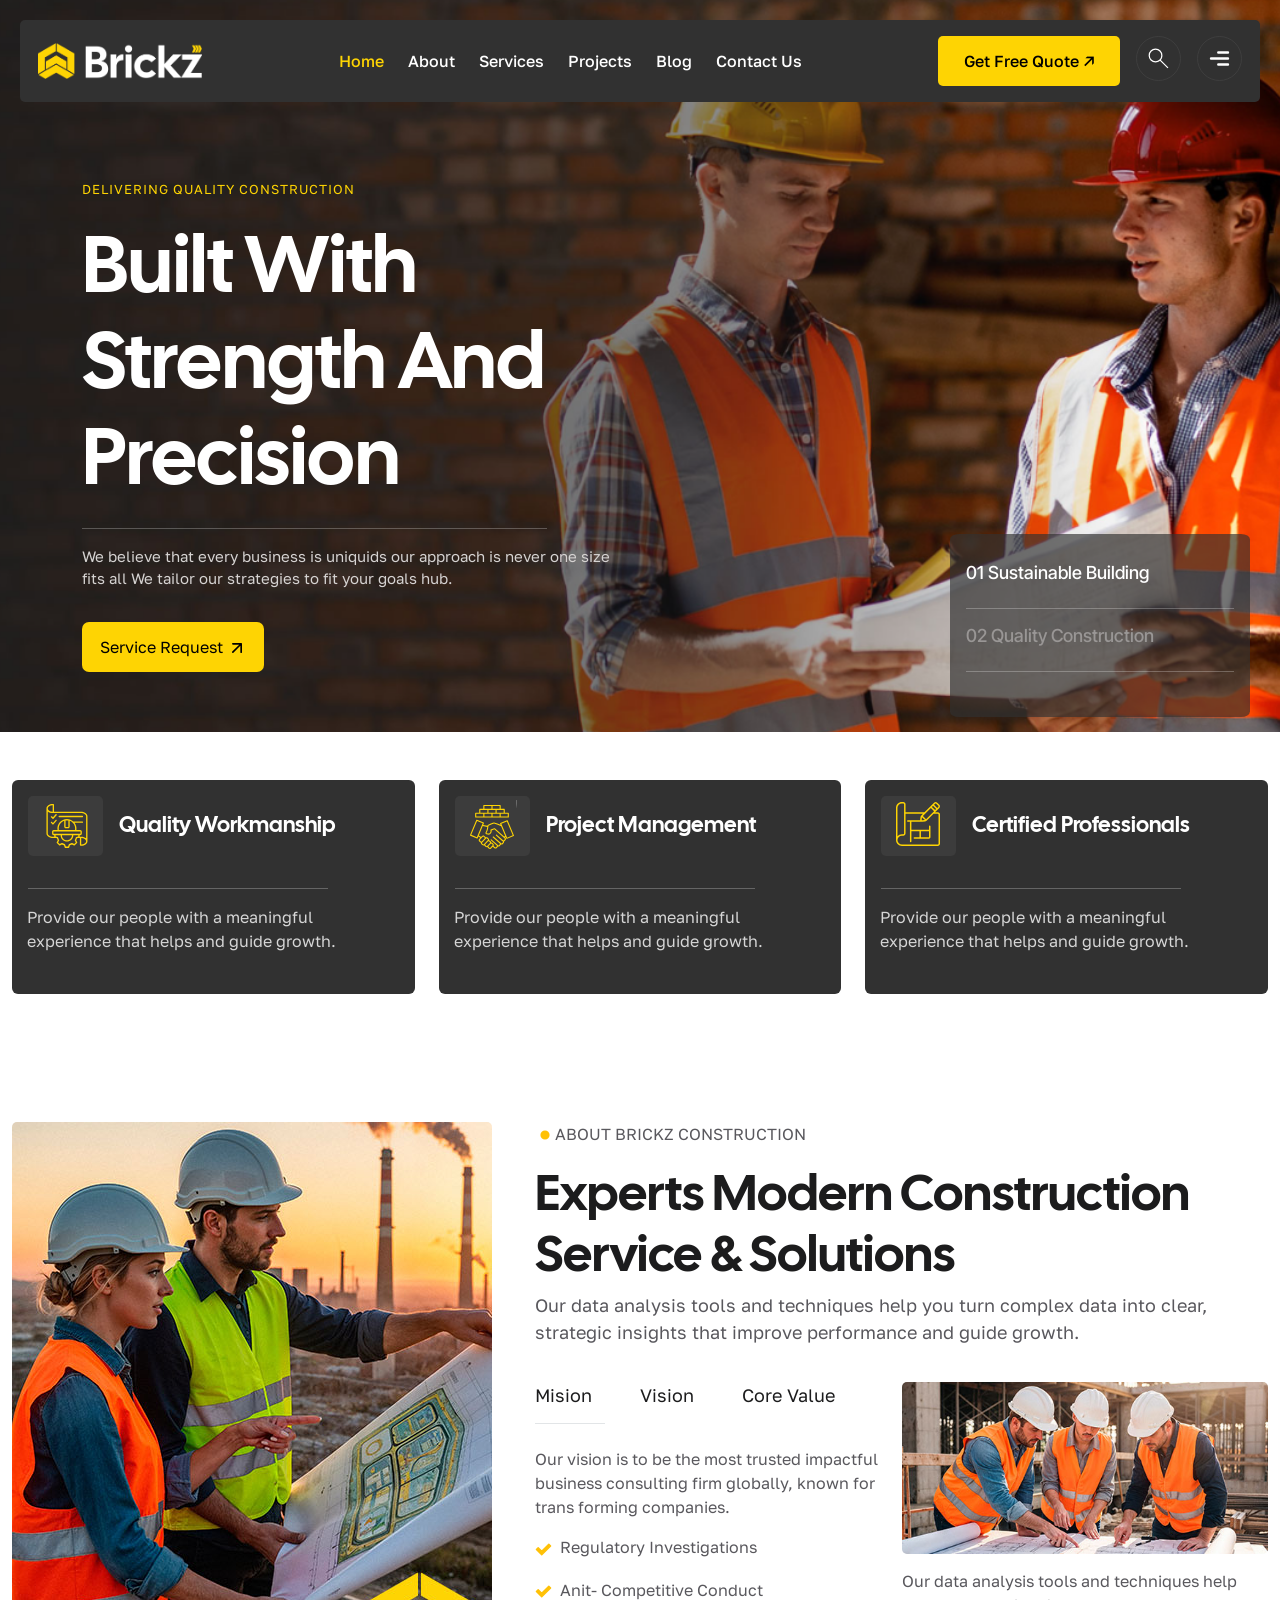
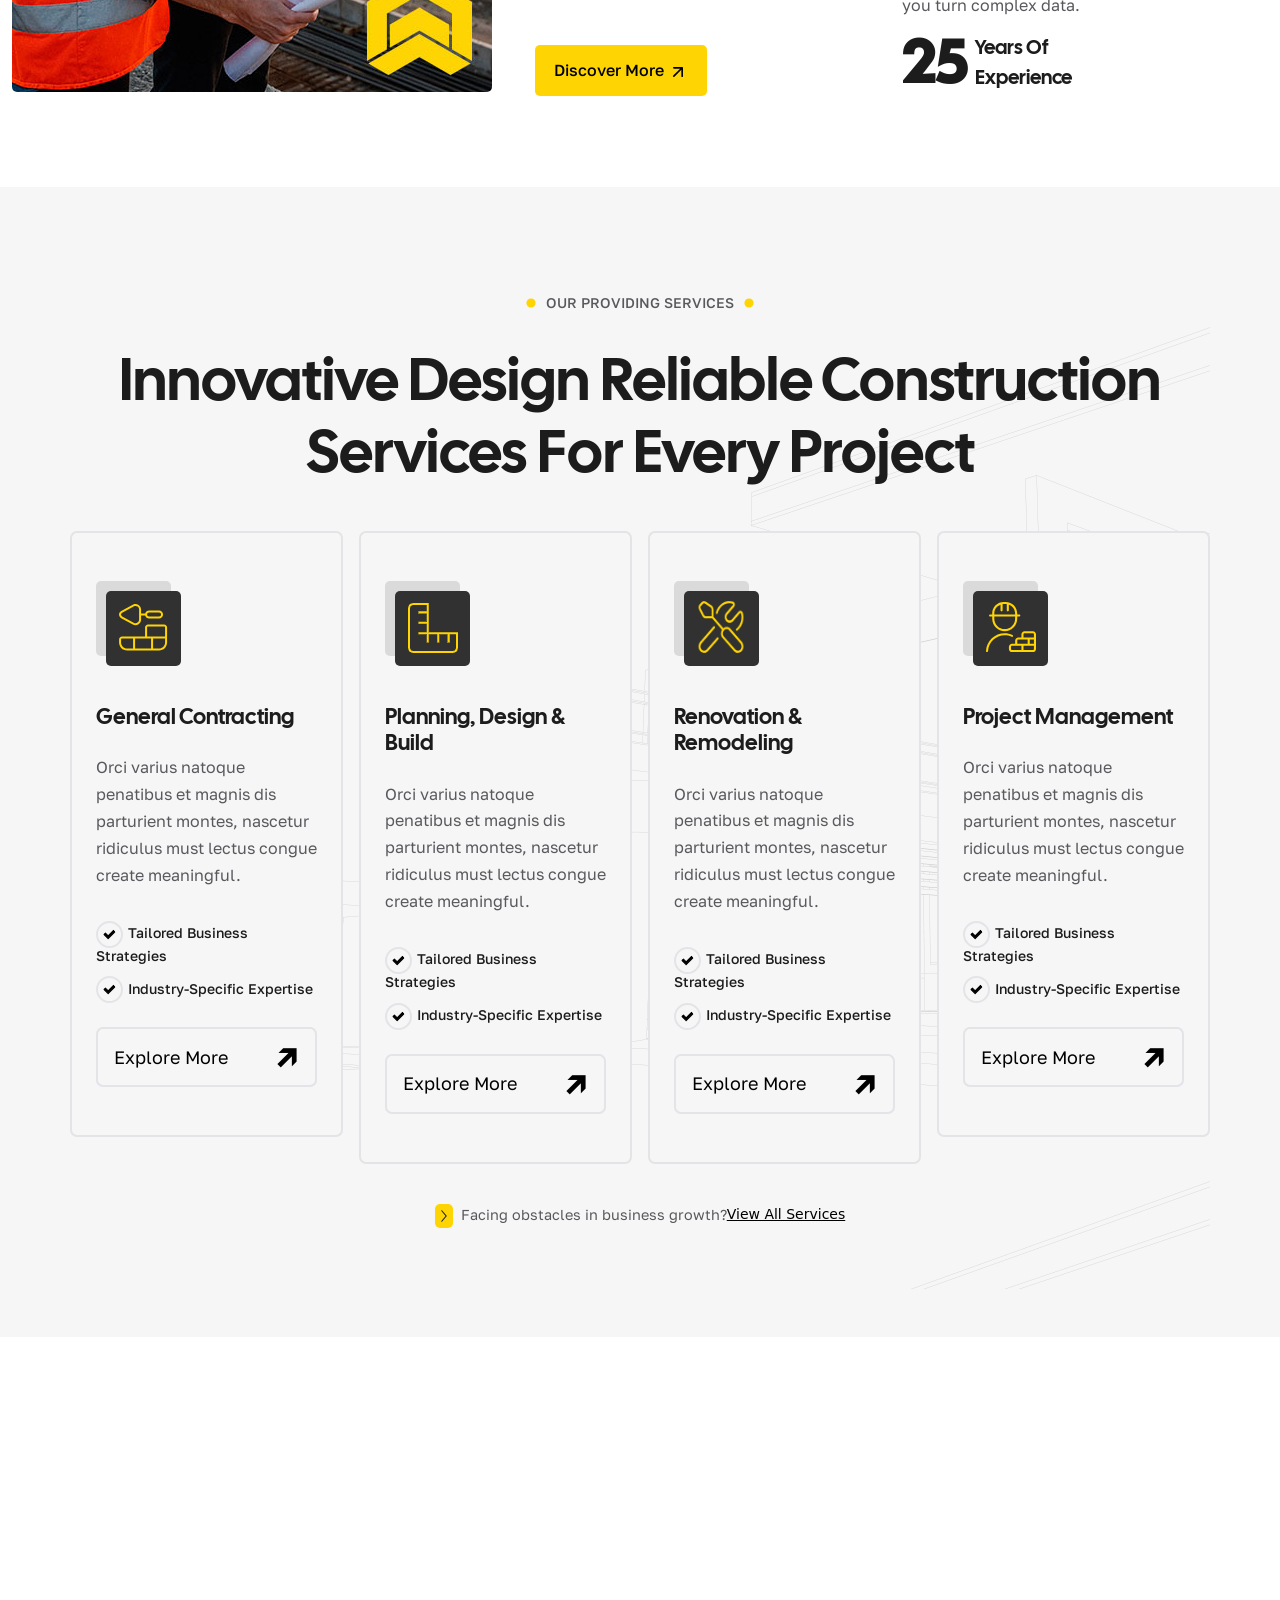
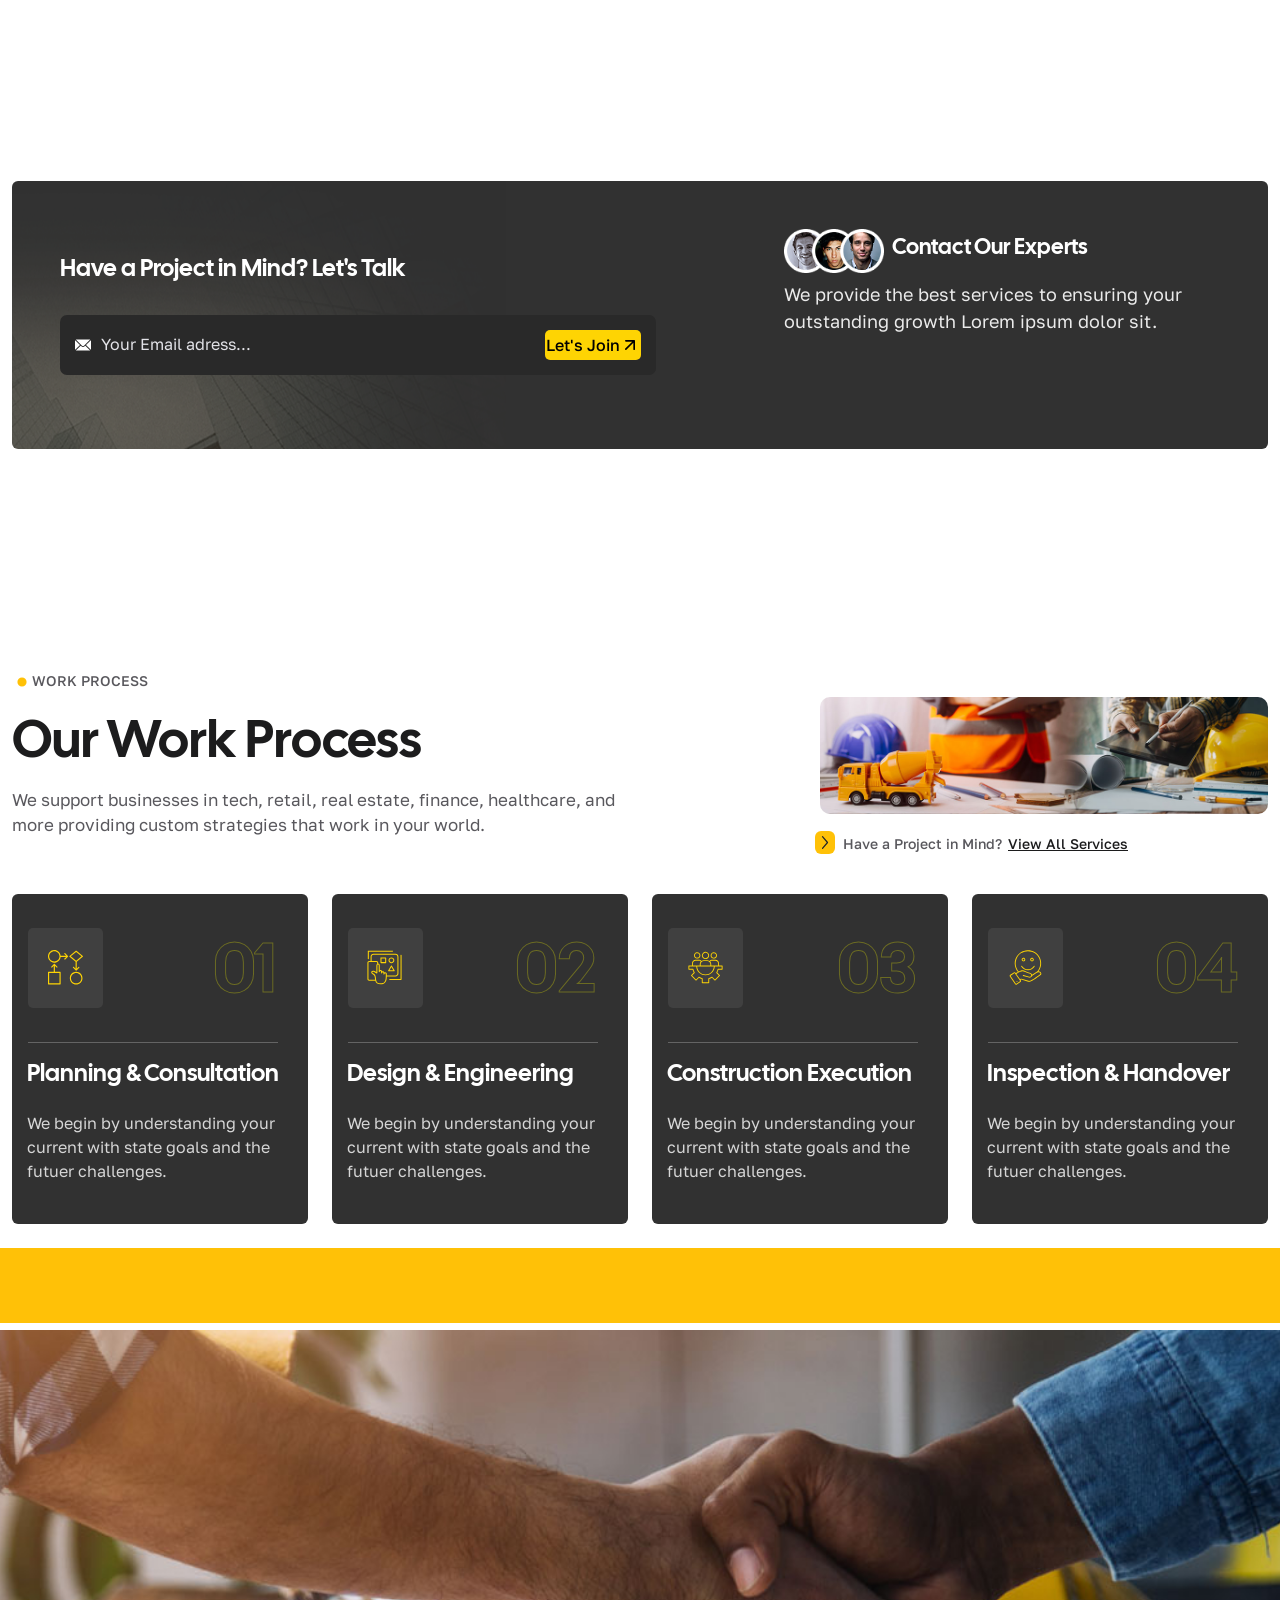
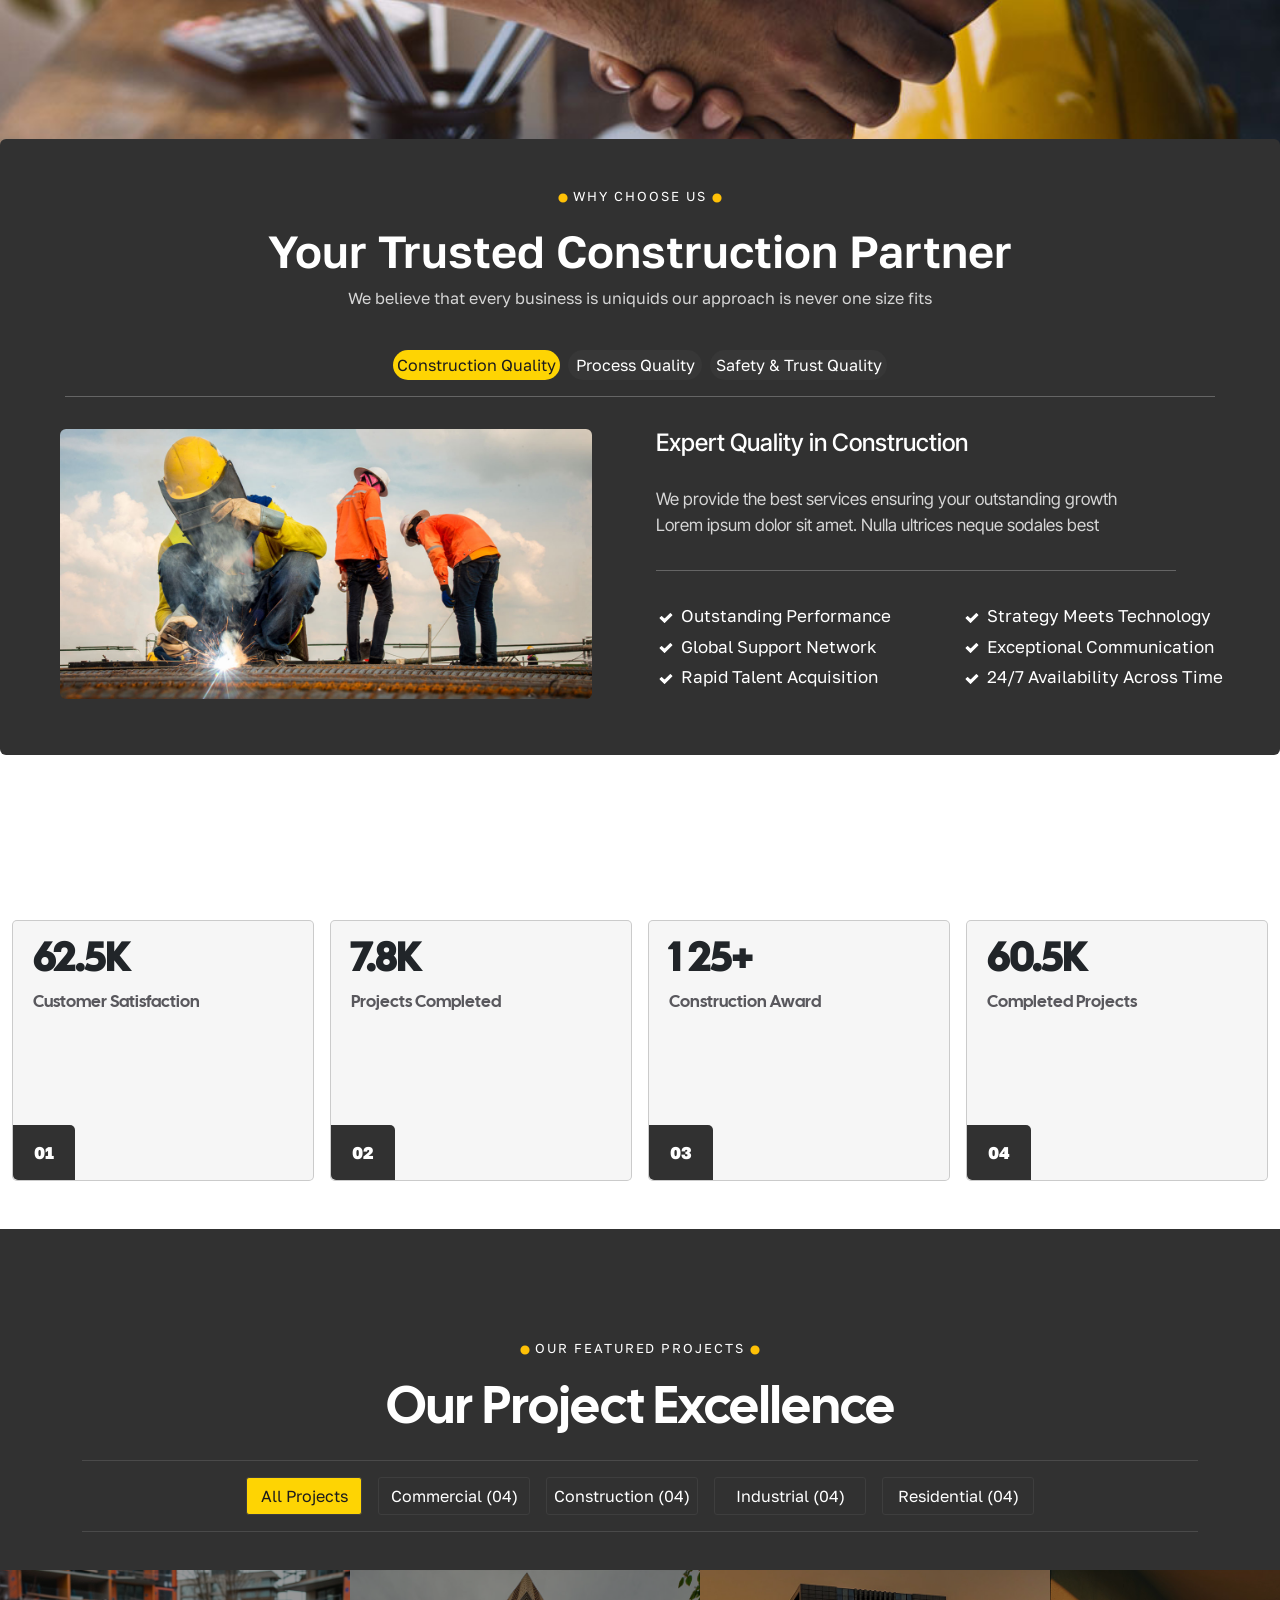
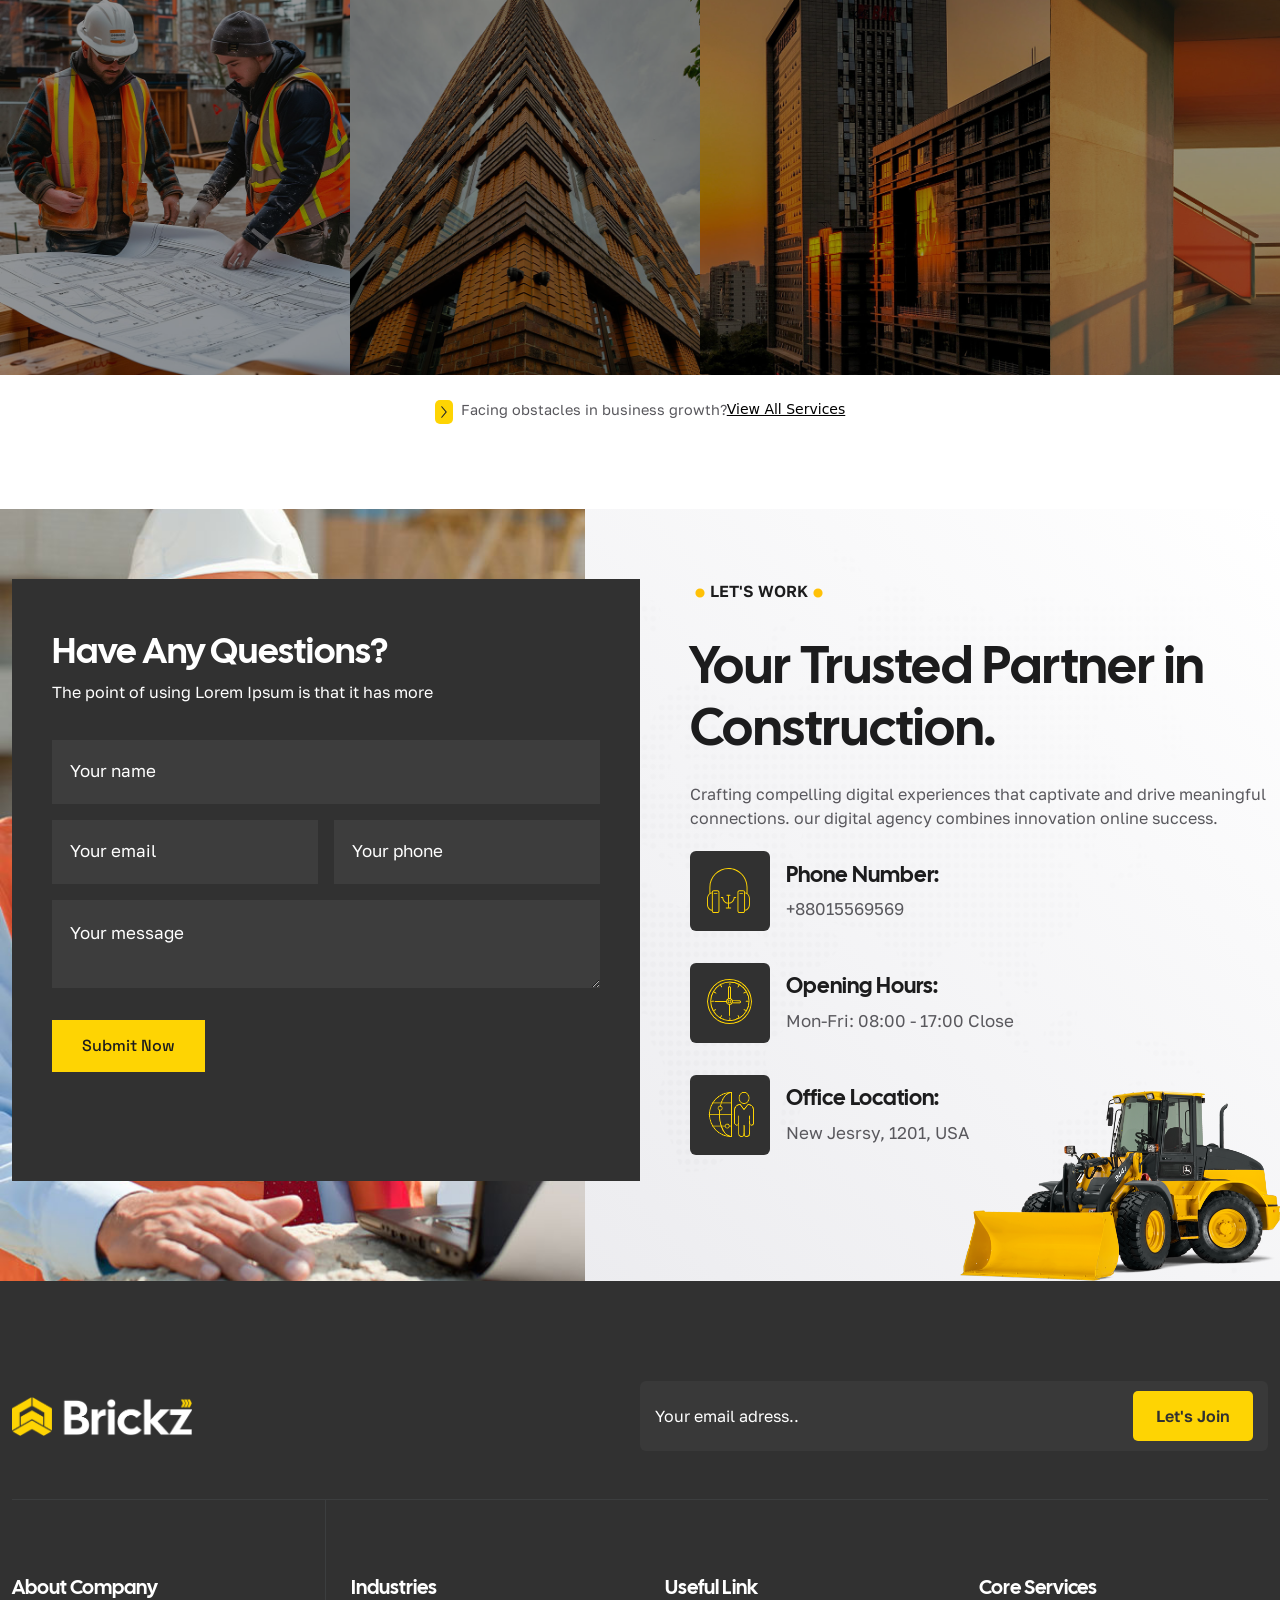
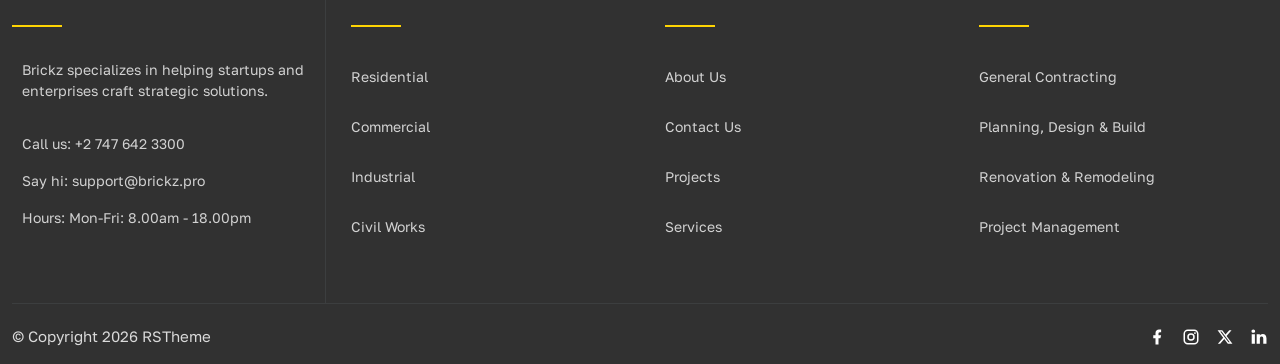
==== commit fb59434f: "vertion04" ====
--- a/index.html
+++ b/index.html
@@ -188,11 +188,15 @@
                     <div class="b-left col-12 col-md-12 col-lg-6">
                         <!-- top -->
                         <div
-                            class="text-3 d-flex flex-column flex-md-column flex-lg-row flex-wrap gap-3 gap-md-3 gap-lg-5">
+                            class="text-3 d-flex flex-column flex-md-column flex-lg-row flex-wrap gap-0 gap-md-0 gap-lg-5">
                             <span>Mision</span>
+                            <h2 class="title col-12 d-flex d-md-flex d-lg-none"></h2>
                             <span>Vision</span>
+                            <h2 class="title col-12 d-flex d-md-flex d-lg-none"></h2>
                             <span>Core Value</span>
-                        </div>
+                            <h2 class="title col-12 d-flex d-md-flex d-lg-none"></h2>
+                        </div>
+                        <h2 class="title col-12 d-none d-md-none d-lg-flex"></h2>
                         <div class="text-and-button">
                             <p class="d-none d-md-none d-lg-flex">Our vision is to be the most trusted impactful
                                 business consulting firm globally, known
@@ -984,7 +988,7 @@
                 <div class="col-12 col-md-4 col-lg-3">
                     <h4>Useful Link</h4>
                     <h2 class="title"></h2>
-                    <p class="p1 pb-1 pt-4"><span>>></span> About Us</p>
+                    <a class="text-decoration-none" href="./about.html"><p class="p1 pb-1 pt-4"><span>>></span> About Us</p></a>
                     <p class="p2 pb-1"><span>>></span> Contact Us</p>
                     <p class="p3 pb-1"><span>>></span> Projects</p>
                     <p class="p4 pb-1"><span>>></span> Services</p>
--- a/index.css
+++ b/index.css
@@ -357,12 +357,9 @@
             @media (max-width: 1024px) {
               padding-bottom: 30px;
             }
-            @media (min-width: 1025px) {
-              padding-bottom: 25px;
-            }
             span {
               @media (max-width: 1024px) {
-                padding-bottom: 20px;
+                /* padding-bottom: 20px; */
                 width: 100%;
               }
               font-size: clamp(16px, 3vw, 18px);
@@ -376,7 +373,27 @@
               }
             }
           }
+          .title {
+        color: white;
+        position: relative;
+        padding-bottom: 15px;
+      }
+      .title::after {
+        content: "";
+        position: absolute;
+        bottom: 0;
+        width: 70px;
+        height: 1px;
+        background-color: #e2e5e7;
+        @media (min-width: 993px) {
+          height: 2px;
+          background-color: #fed403;          
+        }
+      }
           .text-and-button {
+            @media (min-width: 1025px) {
+              padding-top: 15px;
+            }
             p {
               font-size: 16px;
               color: #59585d;
@@ -385,7 +402,7 @@
             }
             .bt {
               @media (min-width: 1025px) {
-                padding-top: 35px;
+                padding-top: 25px;
               }
               button {
                 width: 172px;
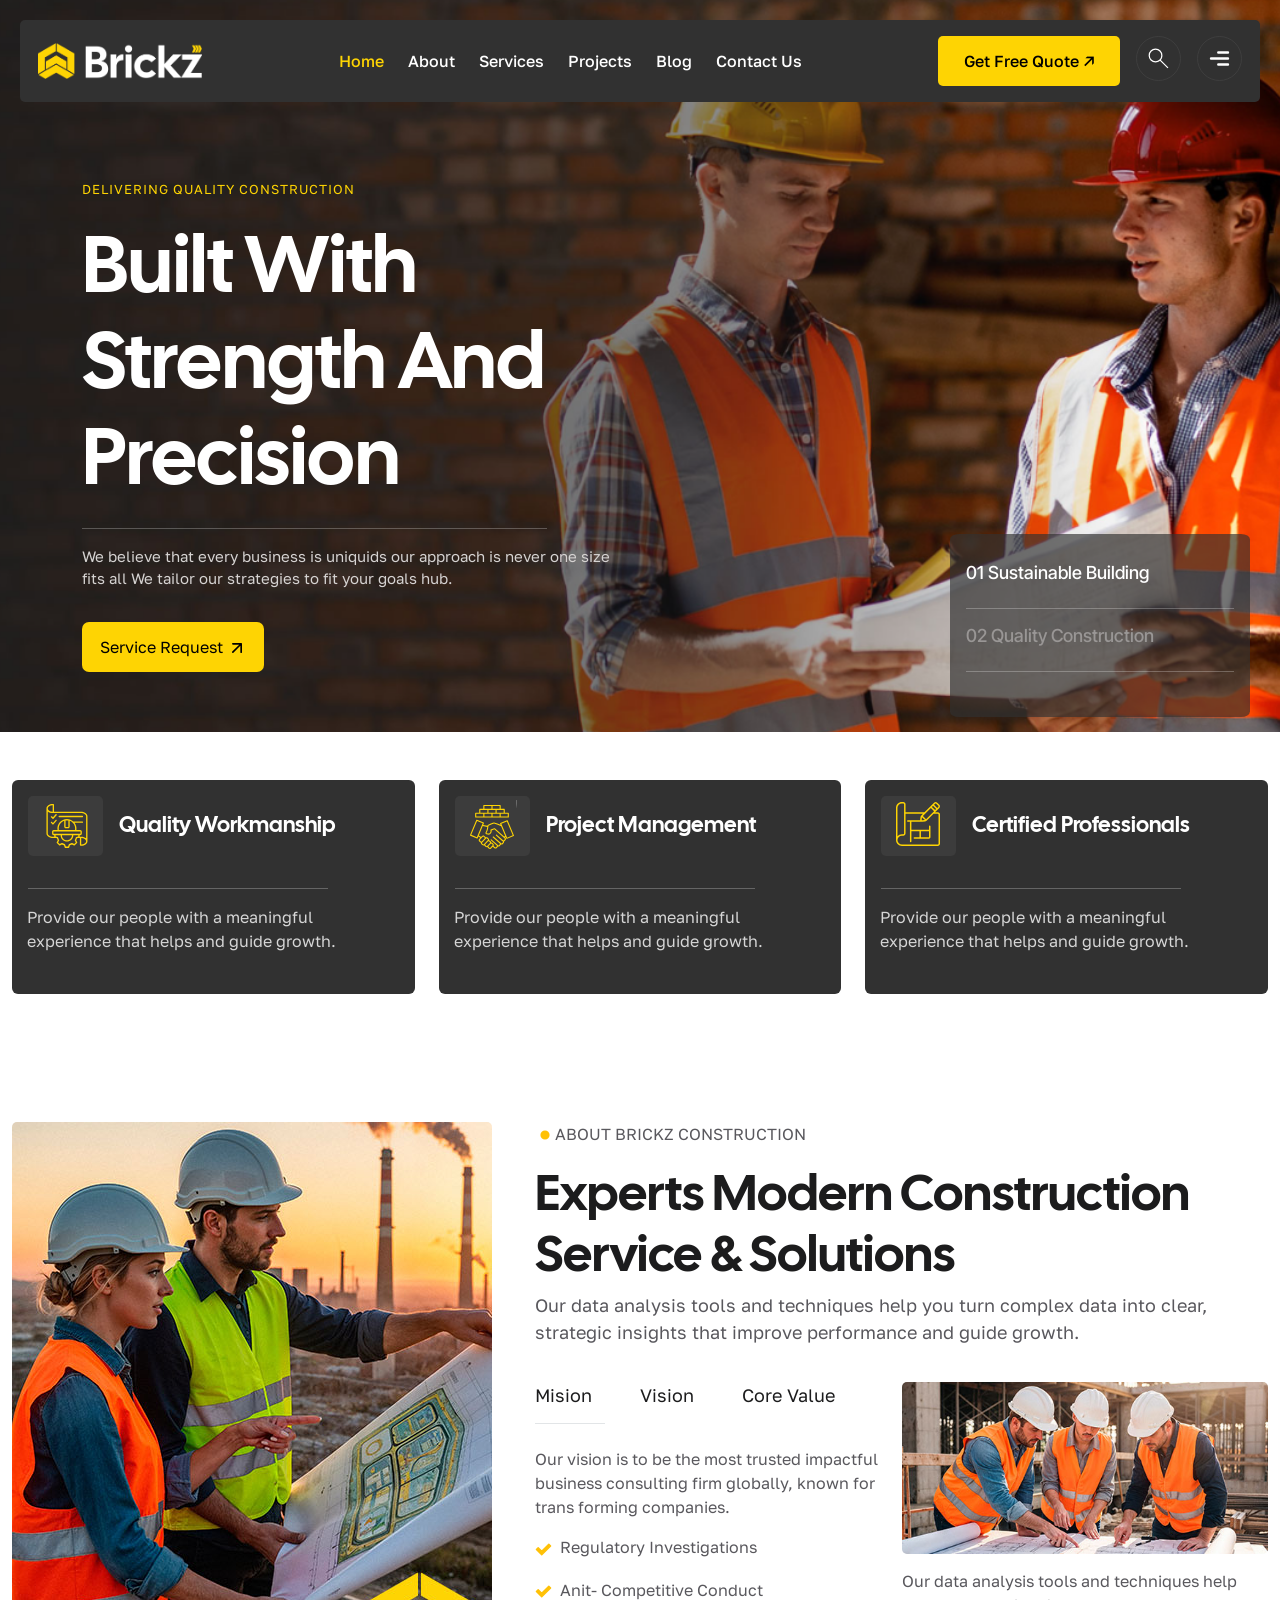
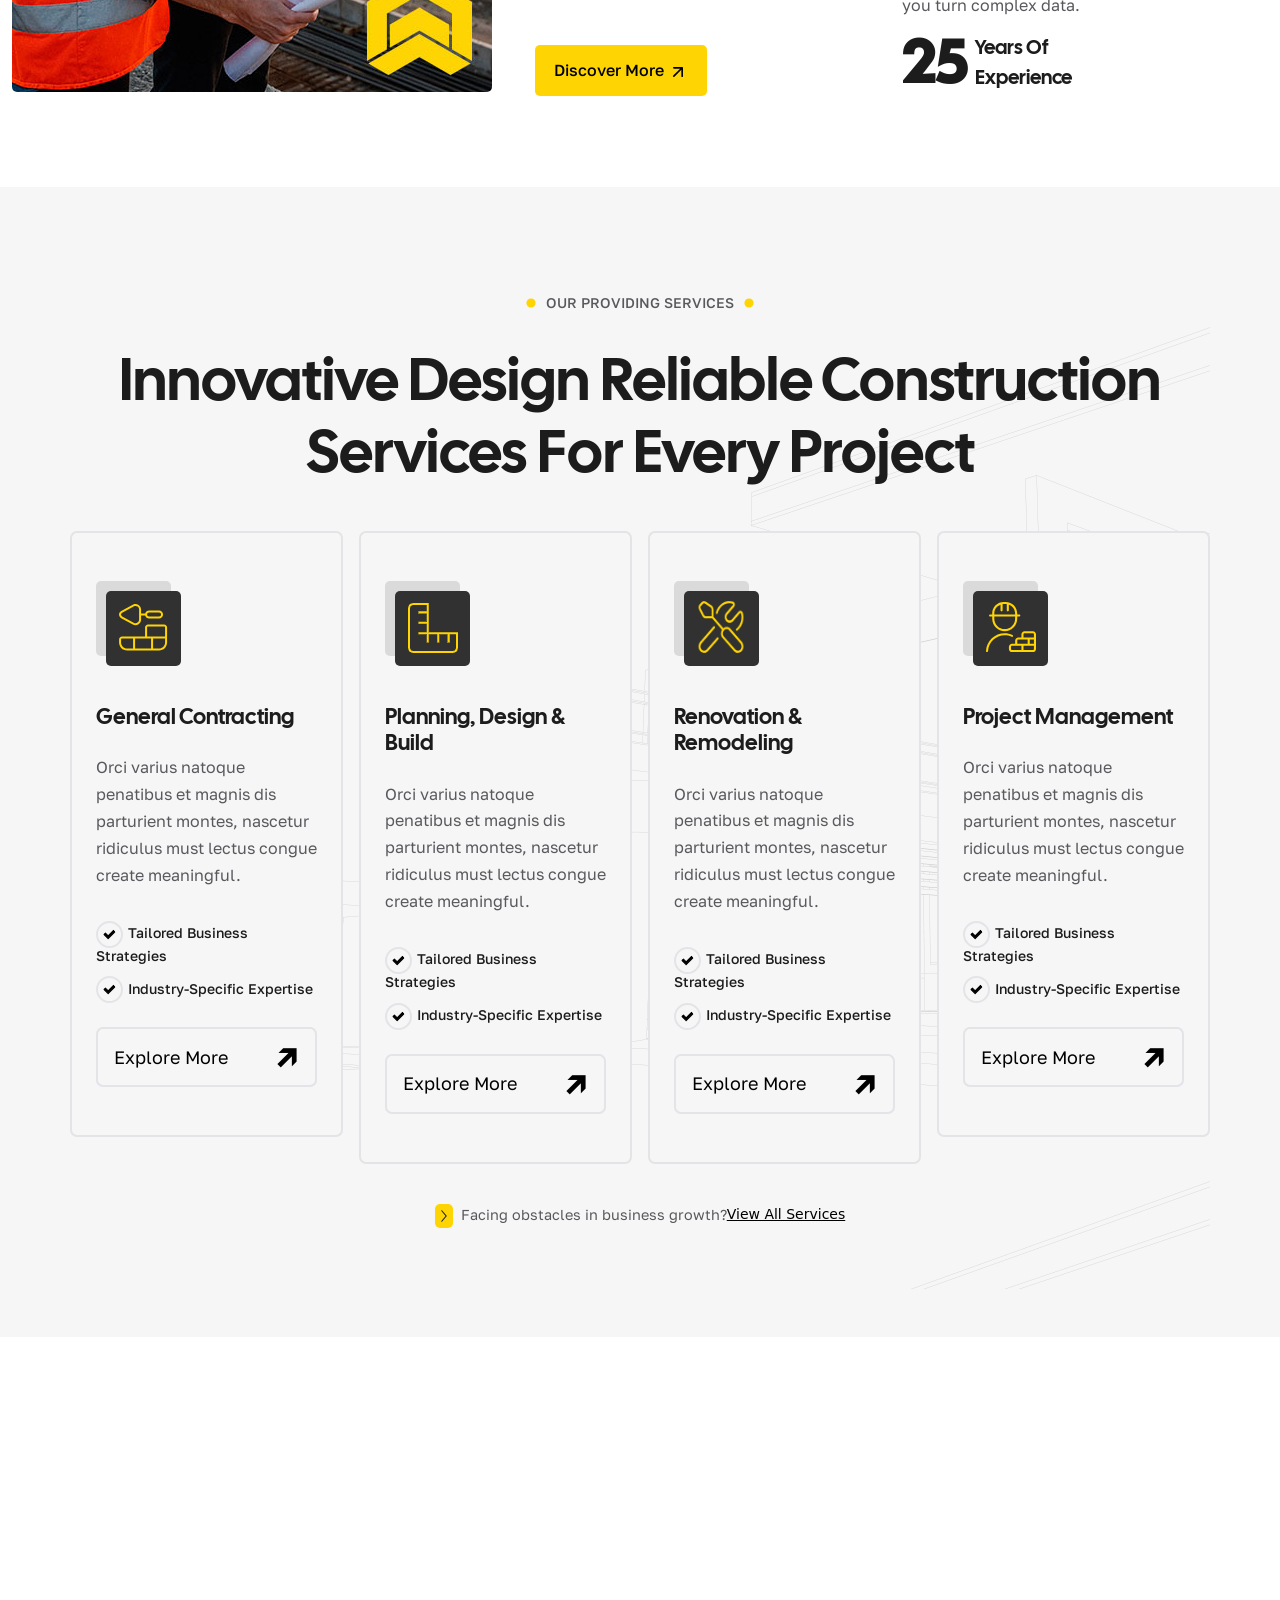
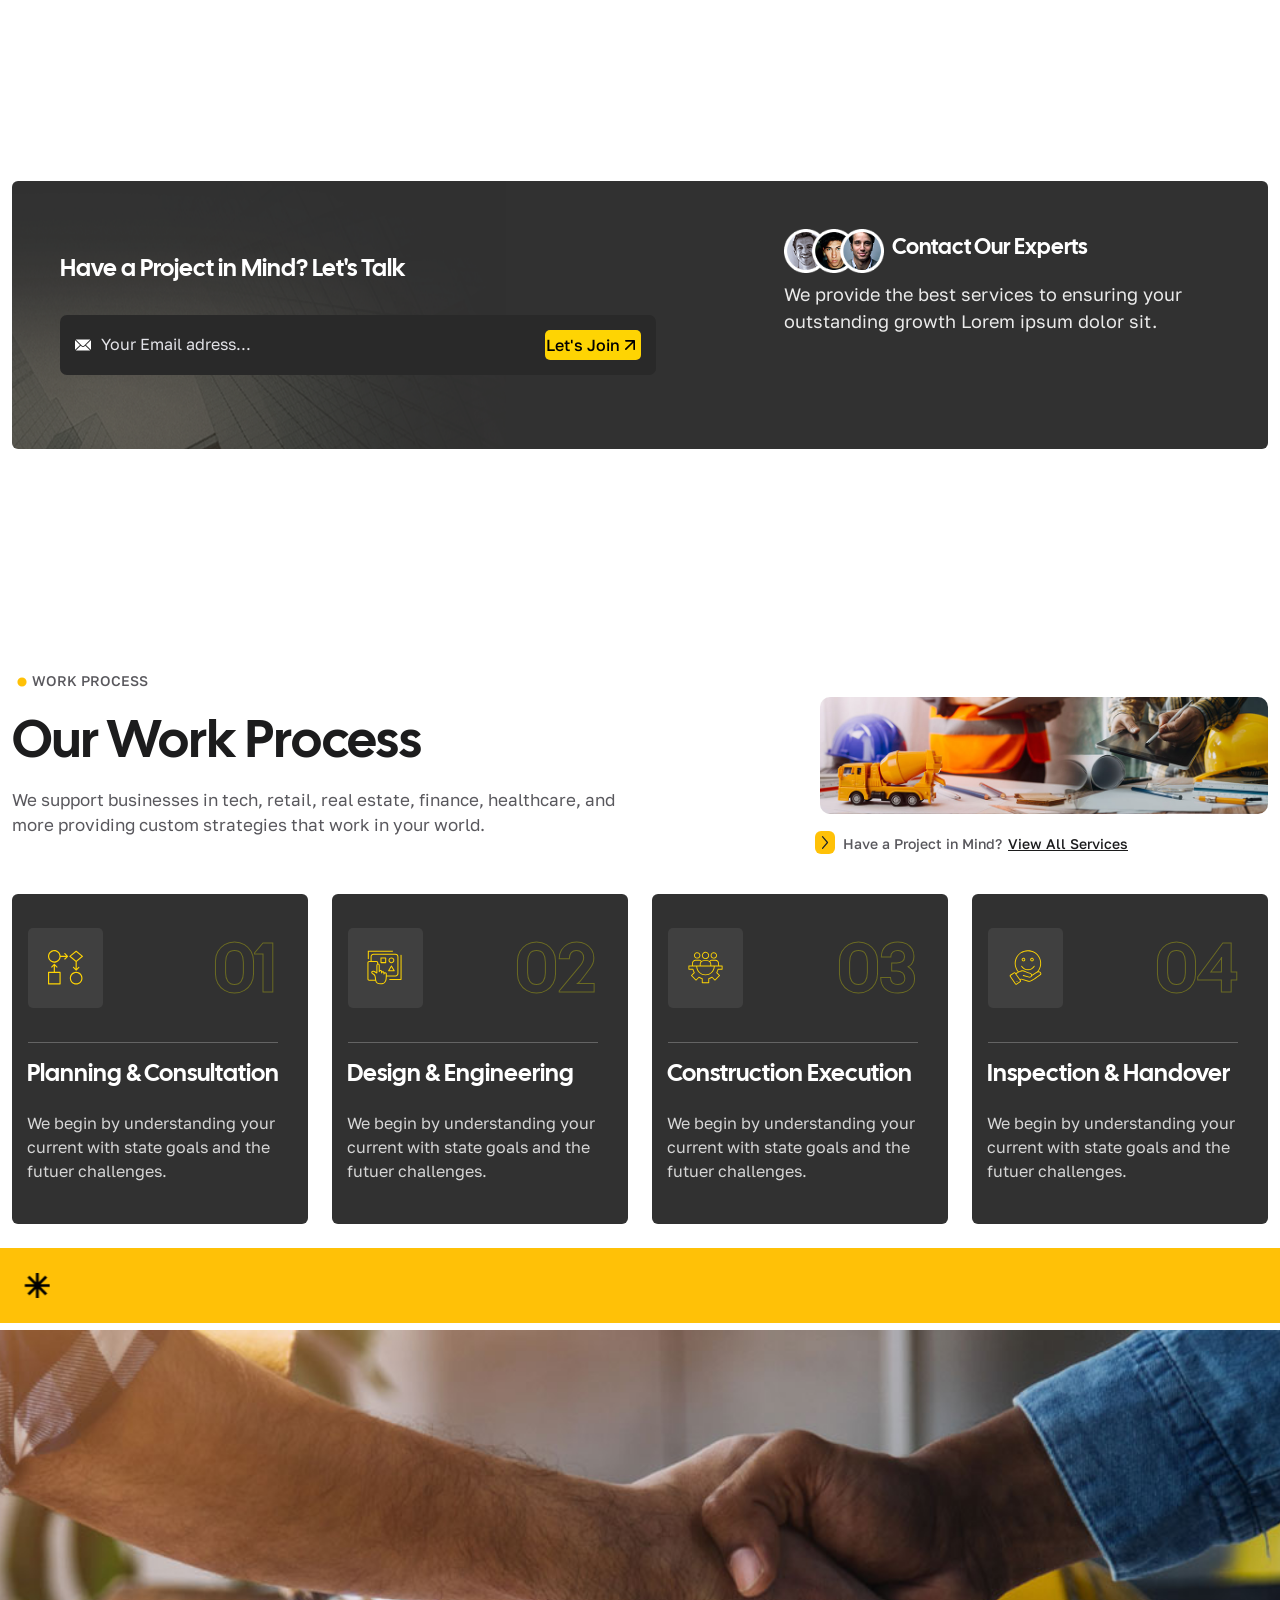
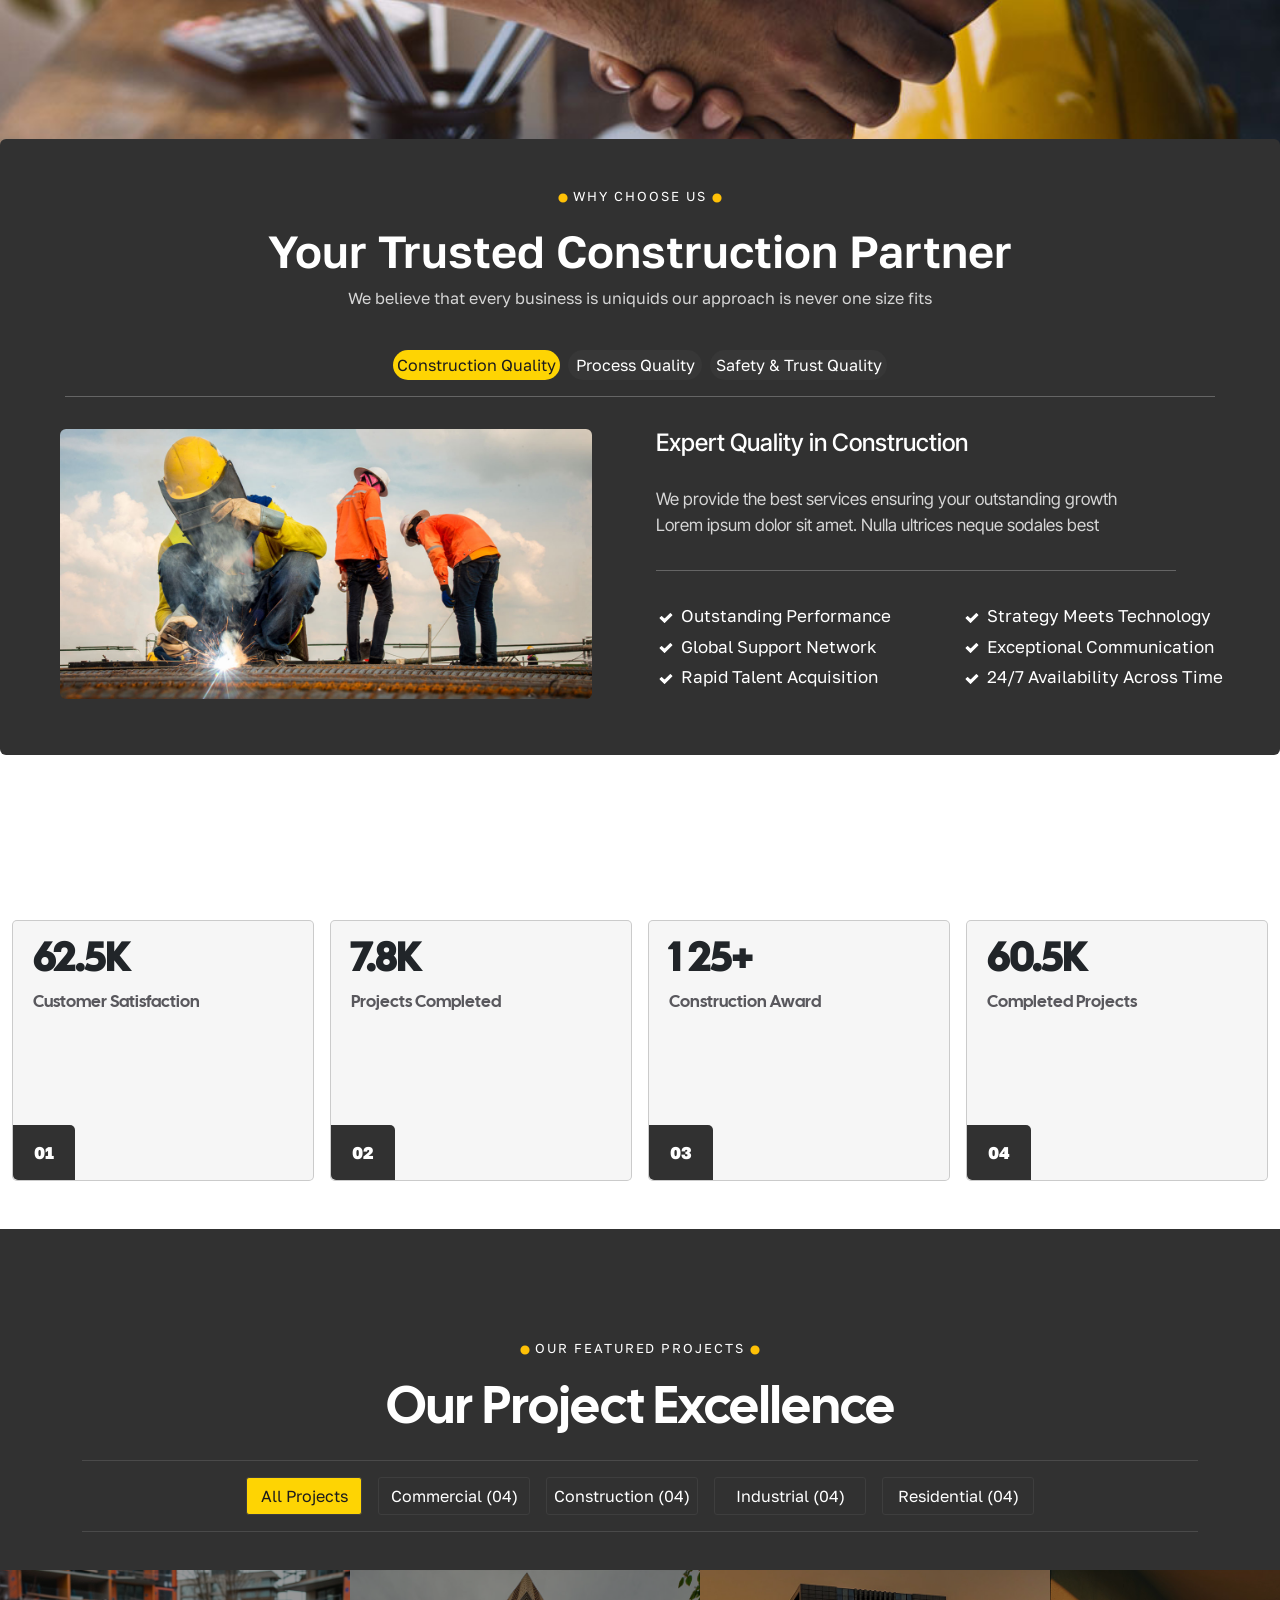
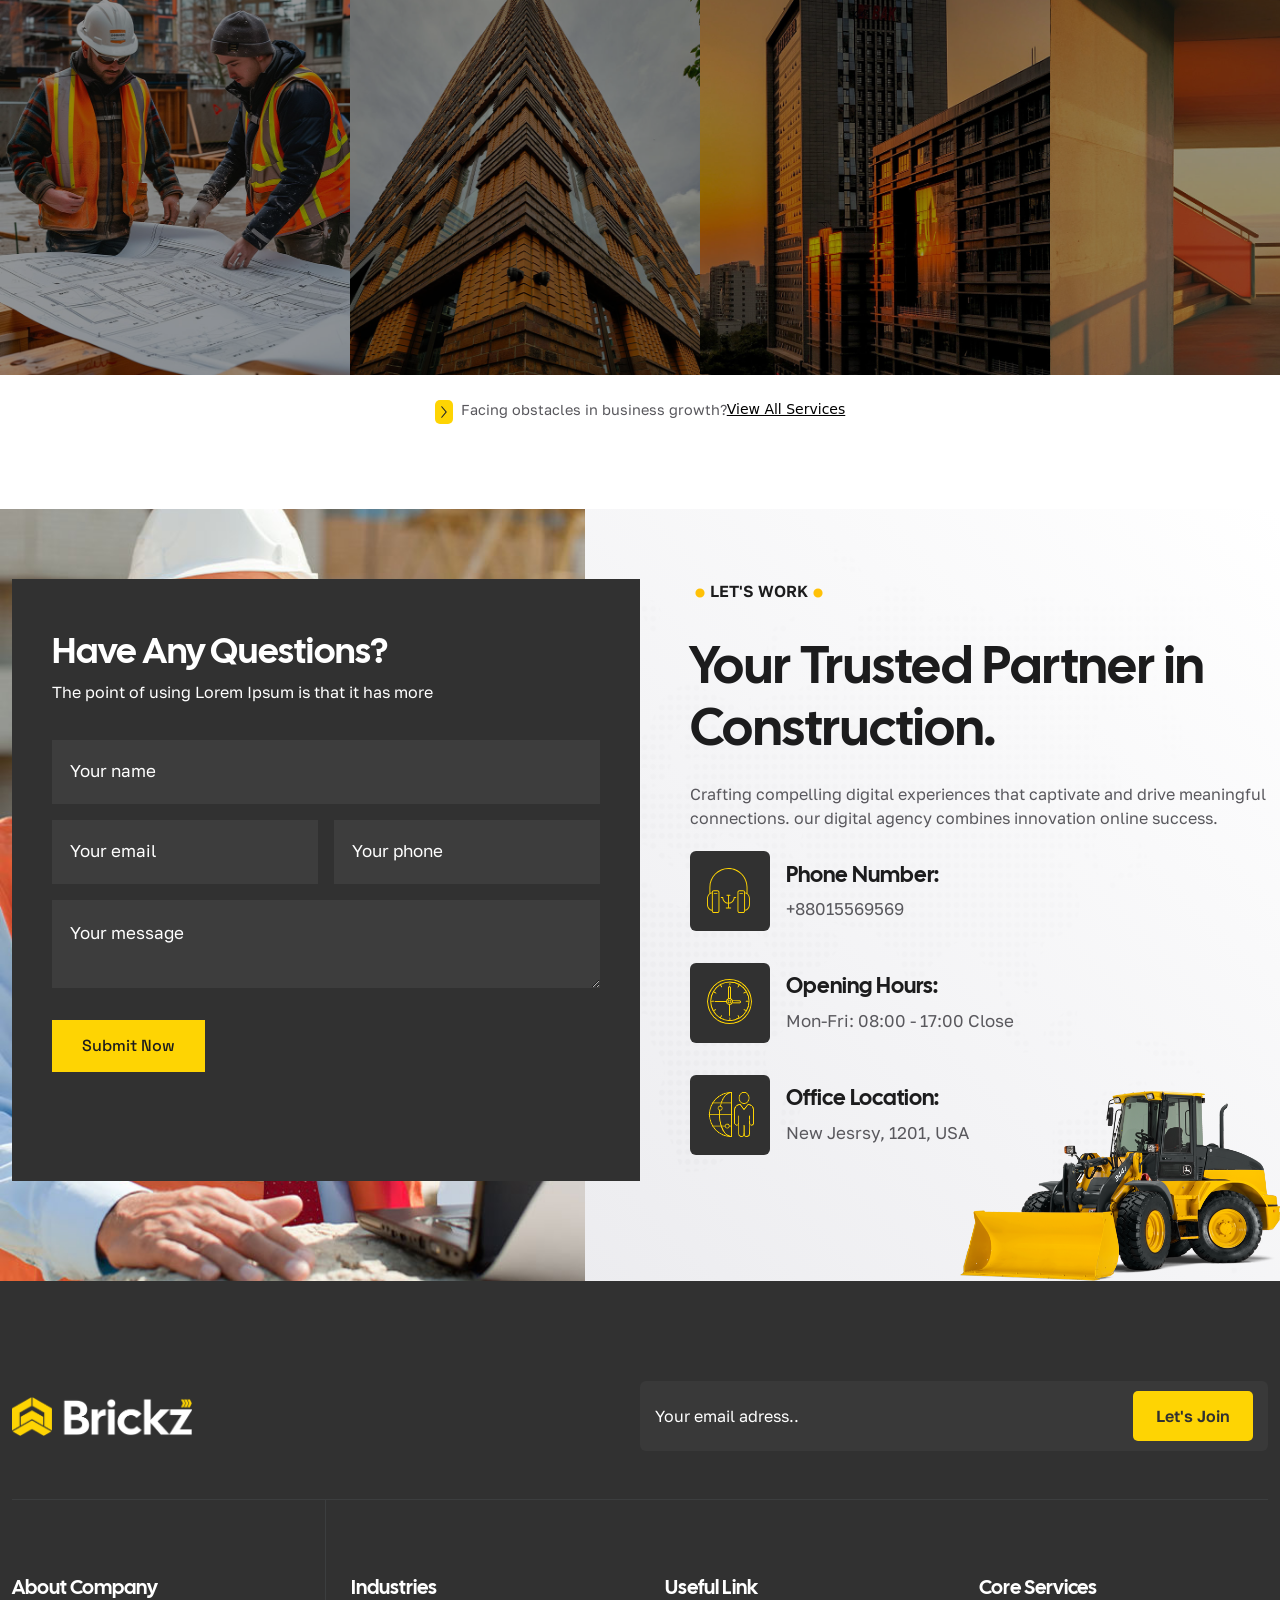
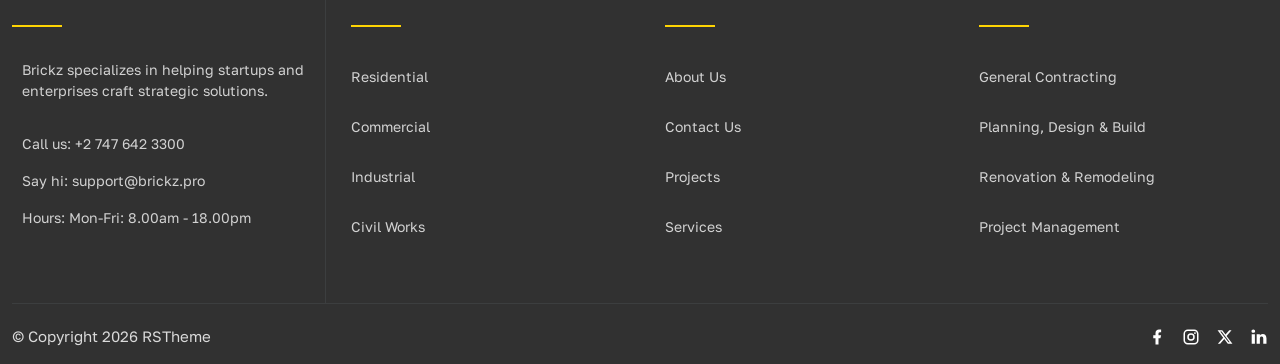
==== commit 3de7317b: "vertion05" ====
--- a/index.html
+++ b/index.html
@@ -87,7 +87,6 @@
             </div>
         </div>
     </header>
-    <!-- section '1' -->
     <section class="bghome d-flex flex-column justify-content-center position-relative">
         <div class="container d-flex flex-column justify-content-center col-12">
             <p class="p1 animate__animated animate__fadeInDown wow">DELIVERING QUALITY CONSTRUCTION</p>
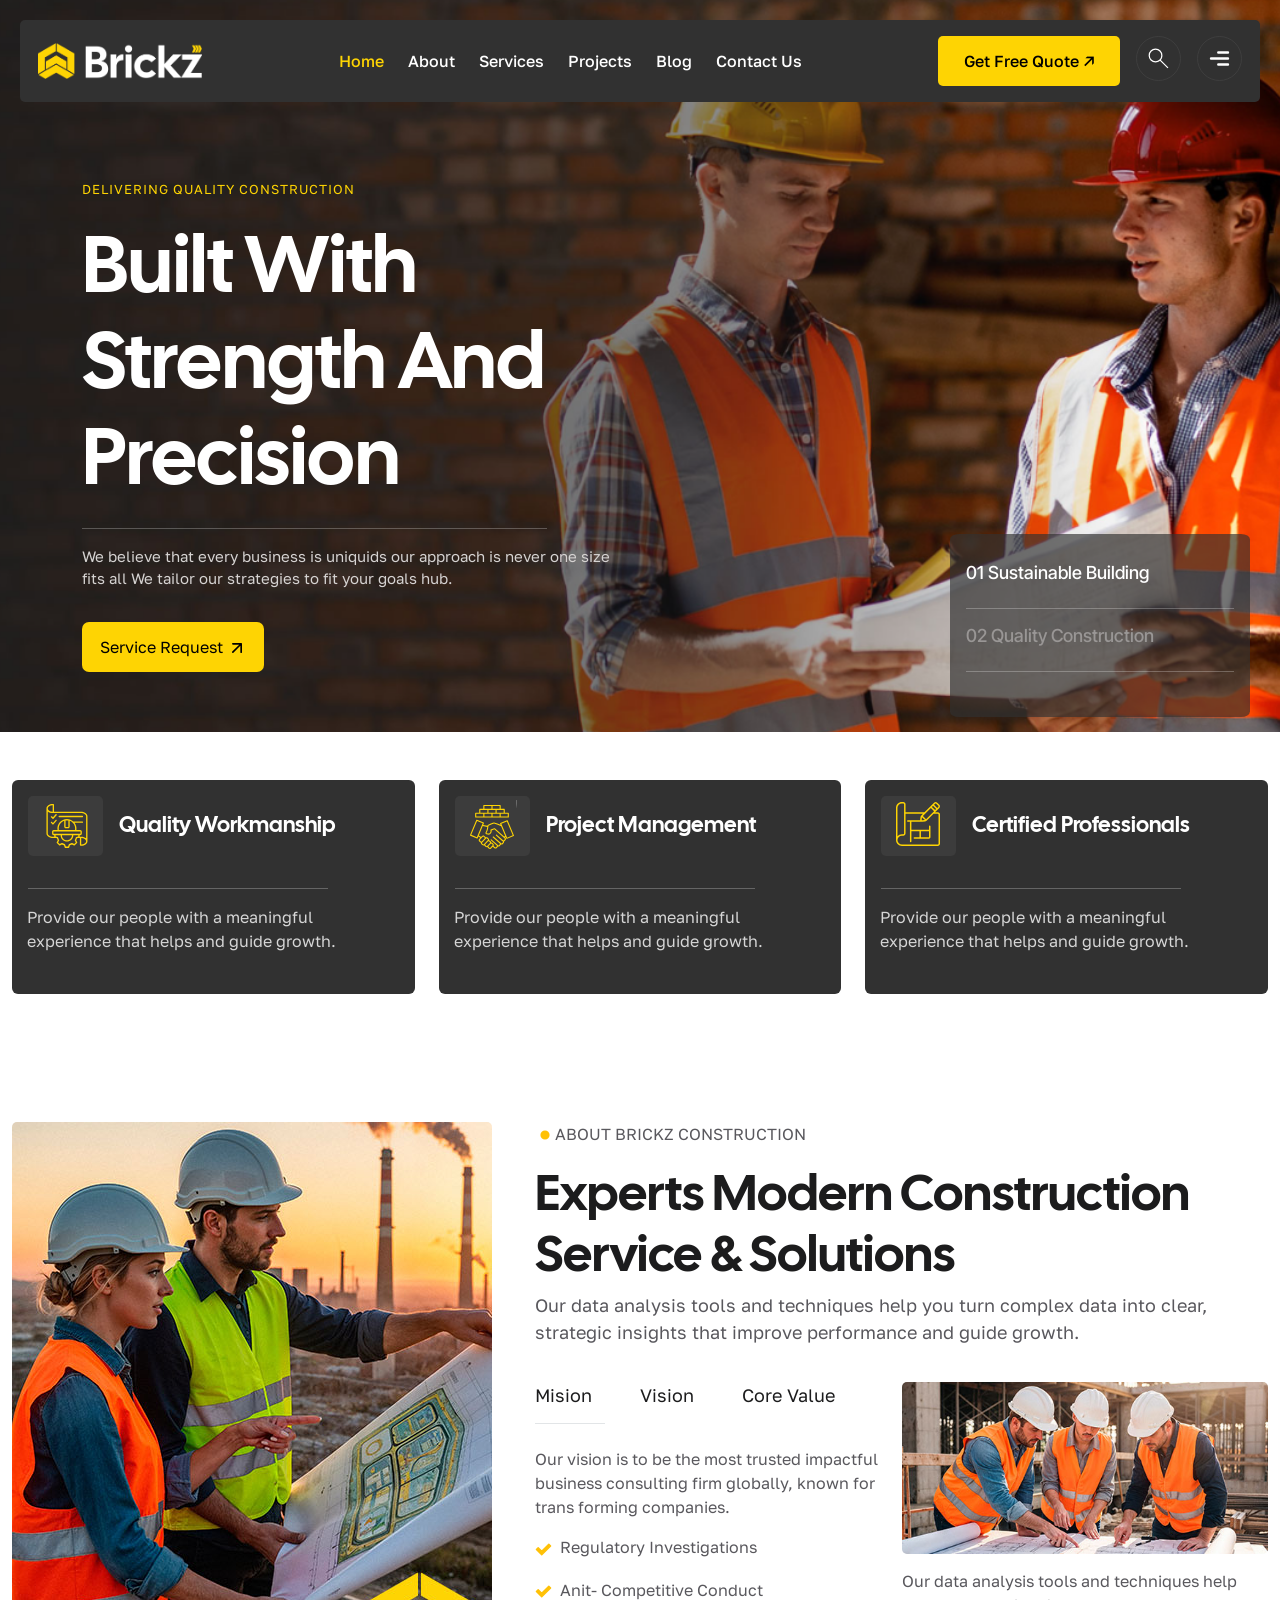
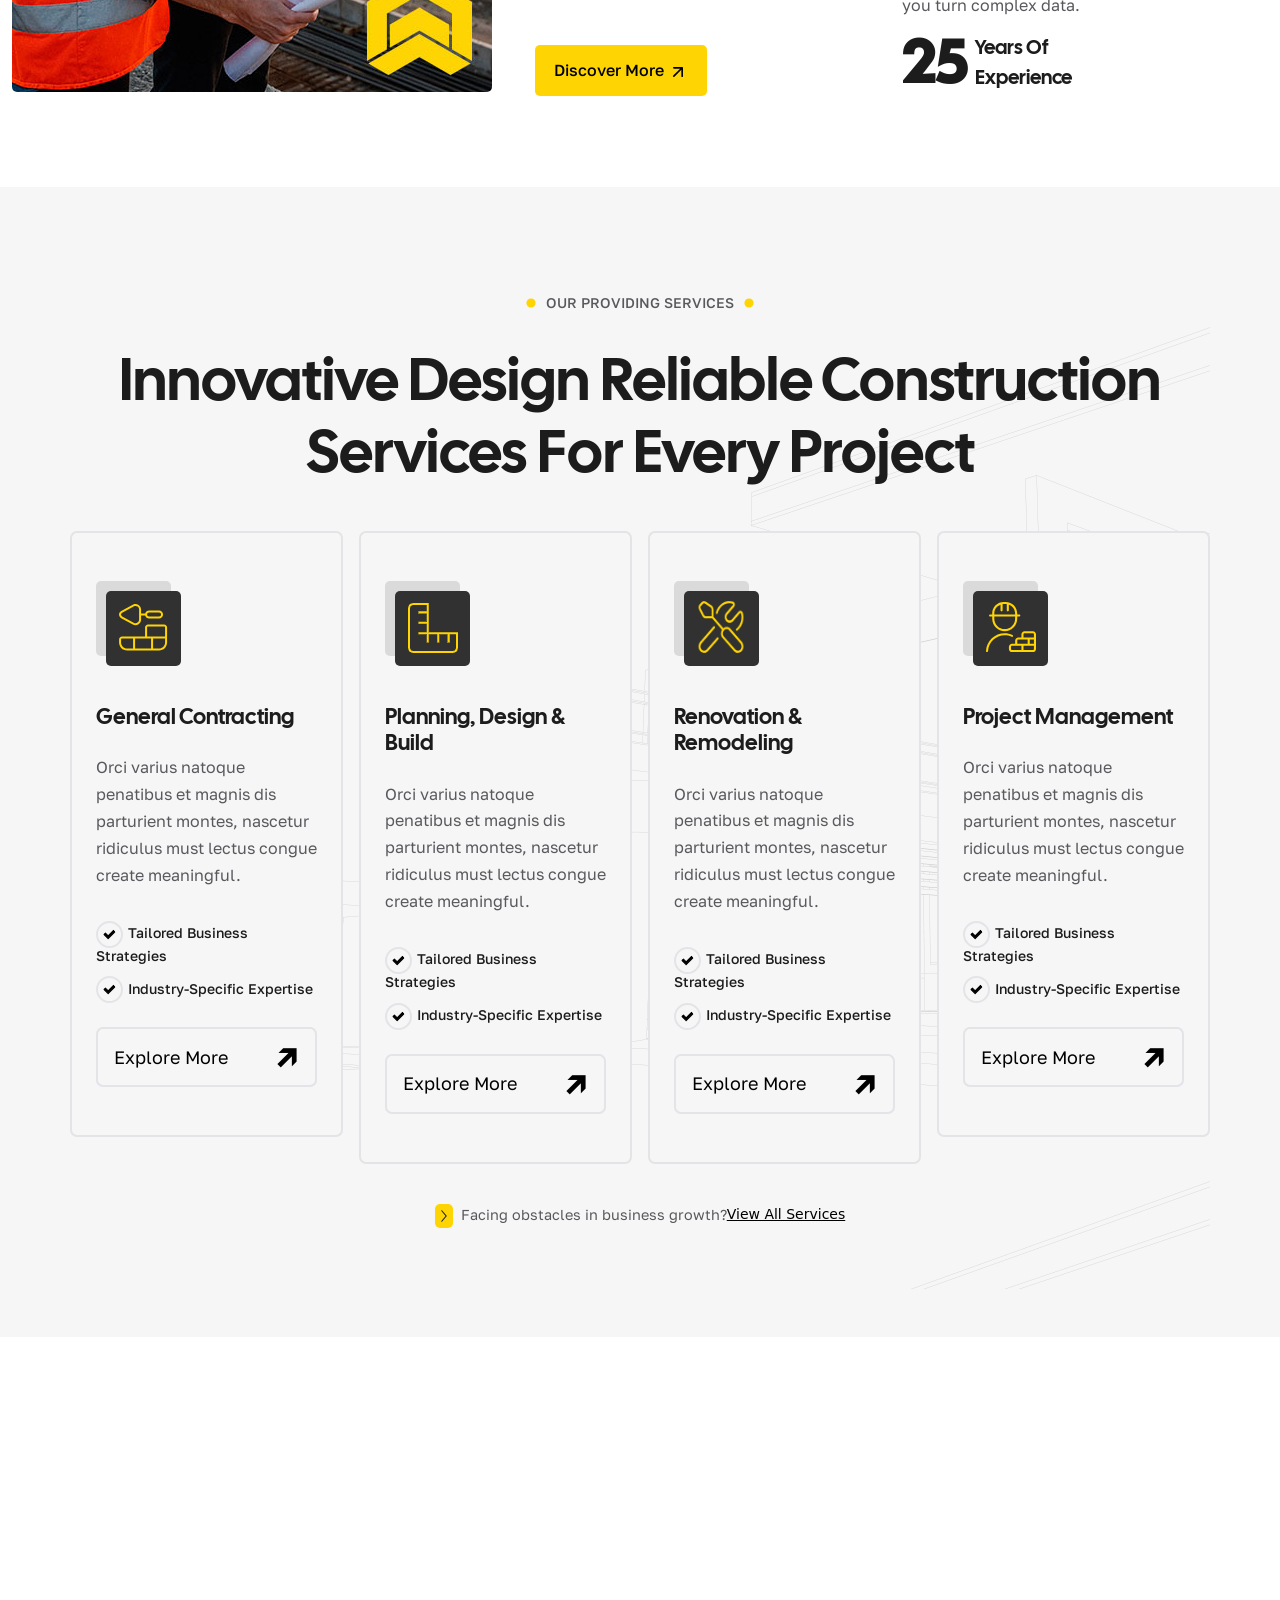
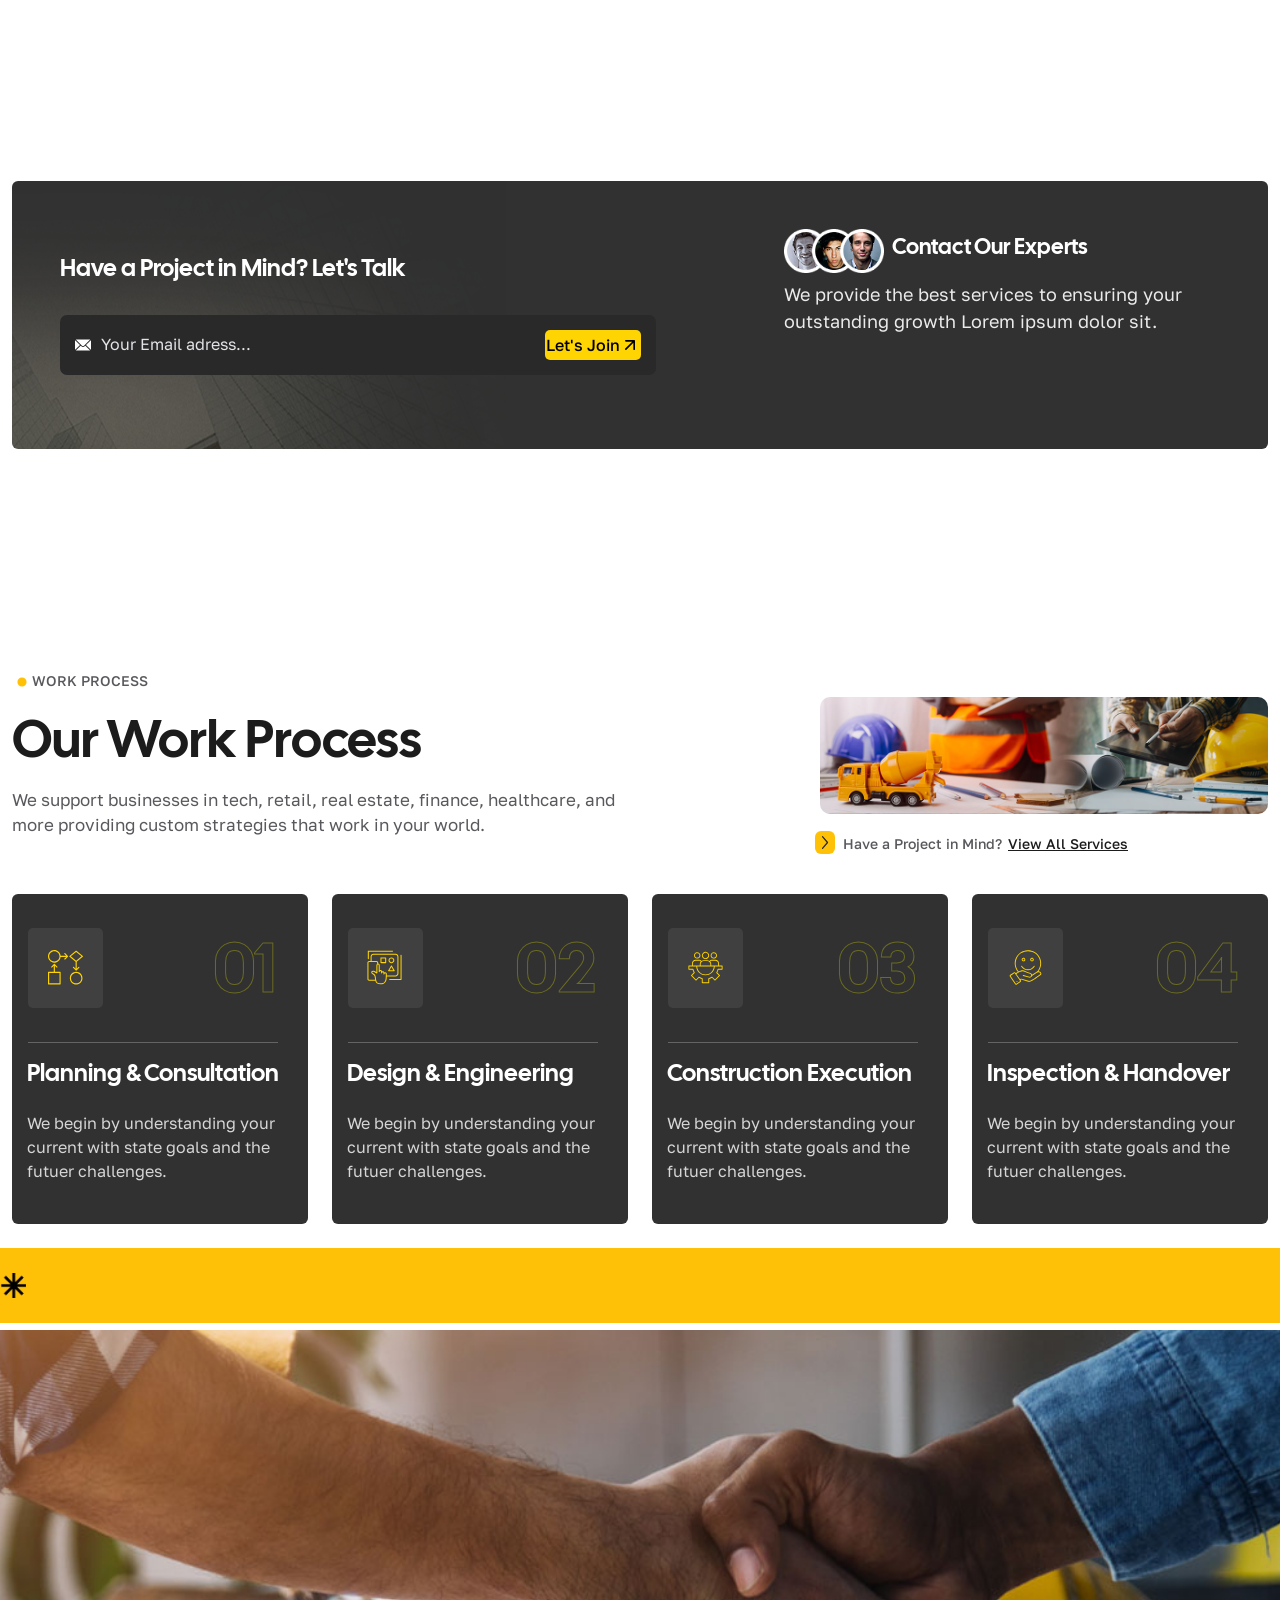
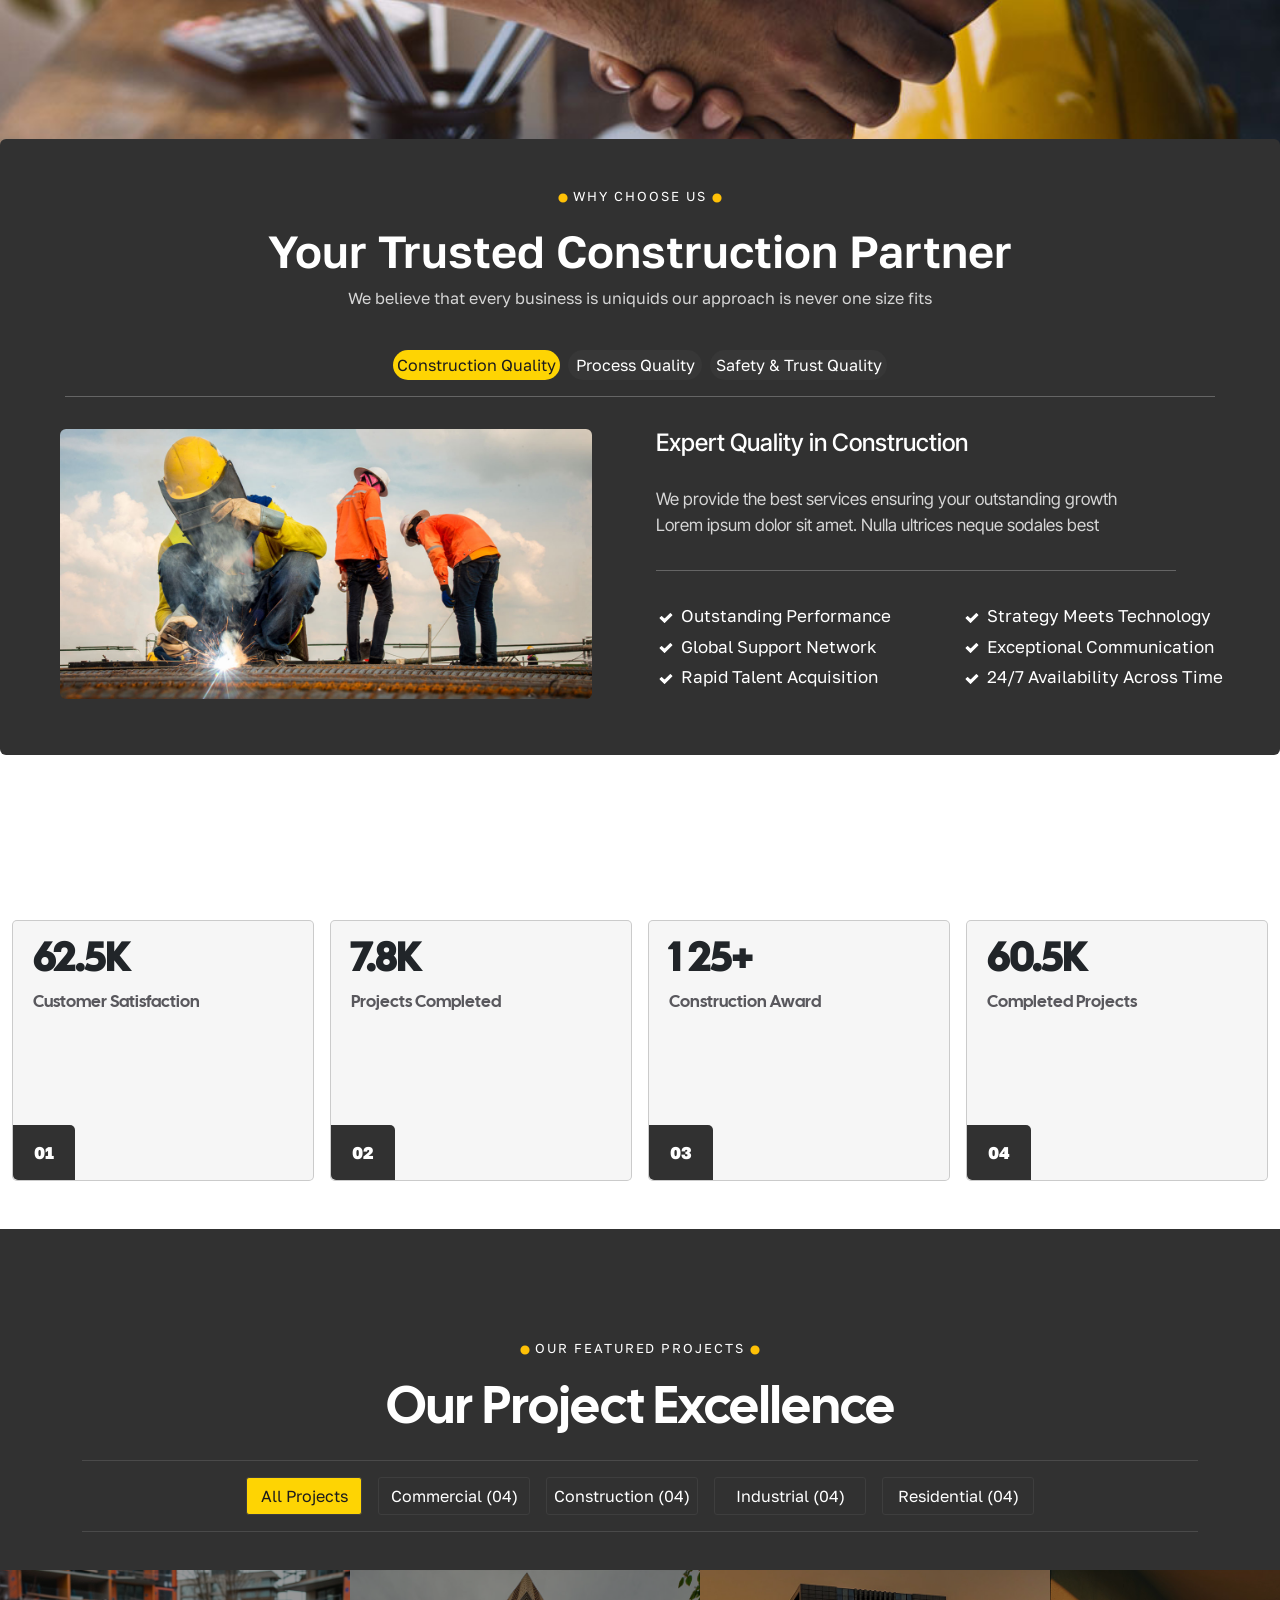
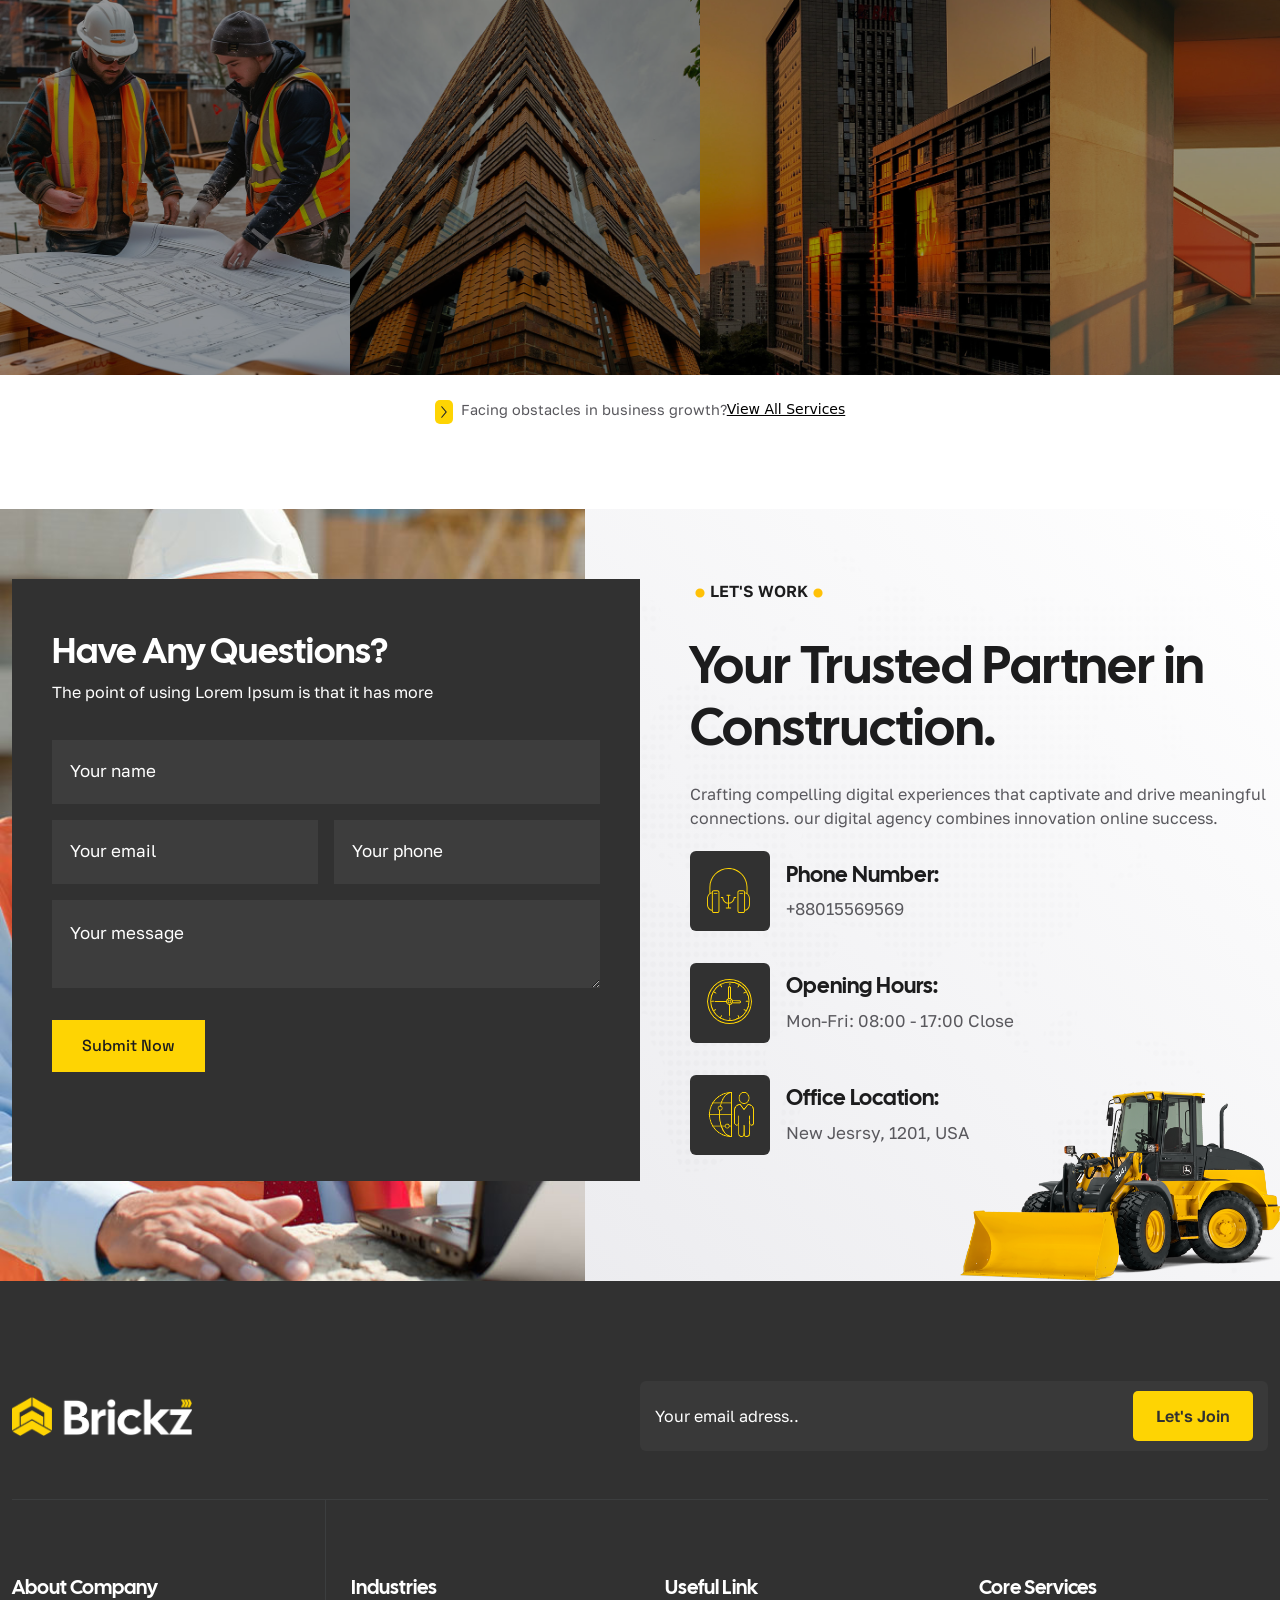
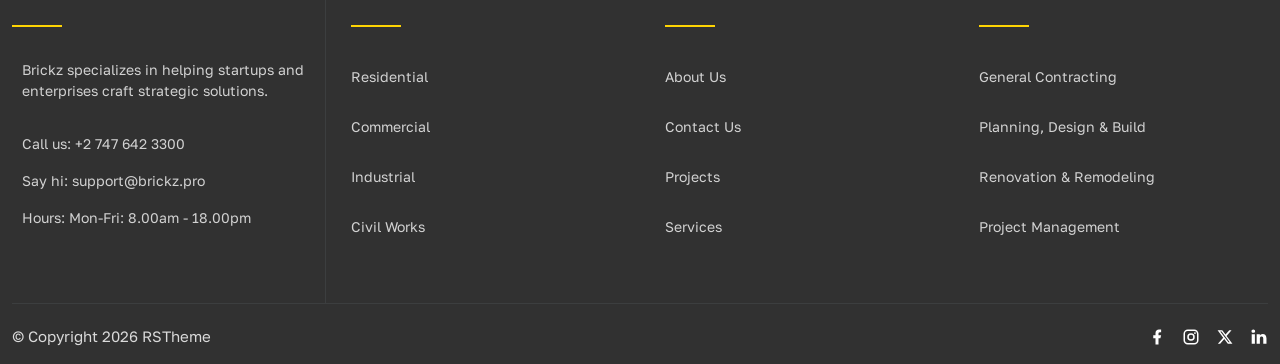
==== commit 6e41f2c3: "vertion06" ====
--- a/index.html
+++ b/index.html
@@ -40,10 +40,10 @@
             <div class="head d-flex justify-content-between align-items-center py-3 z-3">
                 <img class="ps-3" src="./images/logo_002.png" width="180px" alt="">
                 <nav class="d-sm-none d-md-none d-lg-flex gap-4 ">
-                    <a class="yell text-decoration-none " href="./index.html">Home</a>
+                    <a class="yell text-decoration-none" href="./index.html">Home</a>
                     <a class="text-decoration-none" href="./about.html">About</a>
-                    <a class="text-decoration-none" href="">Services</a>
-                    <a class="text-decoration-none" href="">Projects</a>
+                    <a class="text-decoration-none" href="./services.html">Services</a>
+                    <a class="text-decoration-none" href="./Projects.html">Projects</a>
                     <a class="text-decoration-none" href="">Blog</a>
                     <a class="text-decoration-none" href="">Contact Us</a>
                 </nav>
@@ -74,10 +74,10 @@
                     <div class="offcanvas-body">
                         <div>
                             <div class="off3 d-flex flex-column ps-3">
-                                <a class="yell text-decoration-none " href="./index.html">Home</a>
+                                <a class="yell text-decoration-none text-warning" href="./index.html">Home</a>
                                 <a class="text-decoration-none" href="./about.html">About</a>
-                                <a class="text-decoration-none" href="">Services</a>
-                                <a class="text-decoration-none" href="">Projects</a>
+                                <a class="text-decoration-none" href="./services.html">Services</a>
+                                <a class="text-decoration-none" href="./Projects.html">Projects</a>
                                 <a class="text-decoration-none" href="">Blog</a>
                                 <a class="text-decoration-none" href="">Contact Us</a>
                             </div>
@@ -699,13 +699,6 @@
                 </svg>
             </p>
             <h2 class="text-center animate__animated animate__fadeIn wow">Our Project Excellence</h2>
-            <script src="https://cdnjs.cloudflare.com/ajax/libs/wow/1.1.2/wow.min.js"
-                integrity="sha512-Eak/29OTpb36LLo2r47IpVzPBLXnAMPAVypbSZiZ4Qkf8p/7S/XRG5xp7OKWPPYfJT6metI+IORkR5G8F900+g=="
-                crossorigin="anonymous" referrerpolicy="no-referrer"></script>
-            <script src="js/wow.min.js"></script>
-            <script>
-                new WOW().init();
-            </script>
             <span class="spa">
                 <hr>
             </span>
@@ -987,10 +980,18 @@
                 <div class="col-12 col-md-4 col-lg-3">
                     <h4>Useful Link</h4>
                     <h2 class="title"></h2>
-                    <a class="text-decoration-none" href="./about.html"><p class="p1 pb-1 pt-4"><span>>></span> About Us</p></a>
-                    <p class="p2 pb-1"><span>>></span> Contact Us</p>
-                    <p class="p3 pb-1"><span>>></span> Projects</p>
-                    <p class="p4 pb-1"><span>>></span> Services</p>
+                    <a class="text-decoration-none" href="./about.html">
+                        <p class="p1 pb-1 pt-4"><span>>></span> About Us</p>
+                    </a>
+                    <a class="text-decoration-none" href="./contact.html">
+                        <p class="p2 pb-1"><span>>></span> Contact Us</p>
+                    </a>
+                    <a class="text-decoration-none" href="./projects.html">
+                        <p class="p3 pb-1"><span>>></span> Projects</p>
+                    </a>
+                    <a class="text-decoration-none" href="./services.html">
+                        <p class="p4 pb-1"><span>>></span> Services</p>
+                    </a>
                 </div>
                 <div class="col-12 col-md-4 col-lg-3">
                     <h4>Core Services</h4>
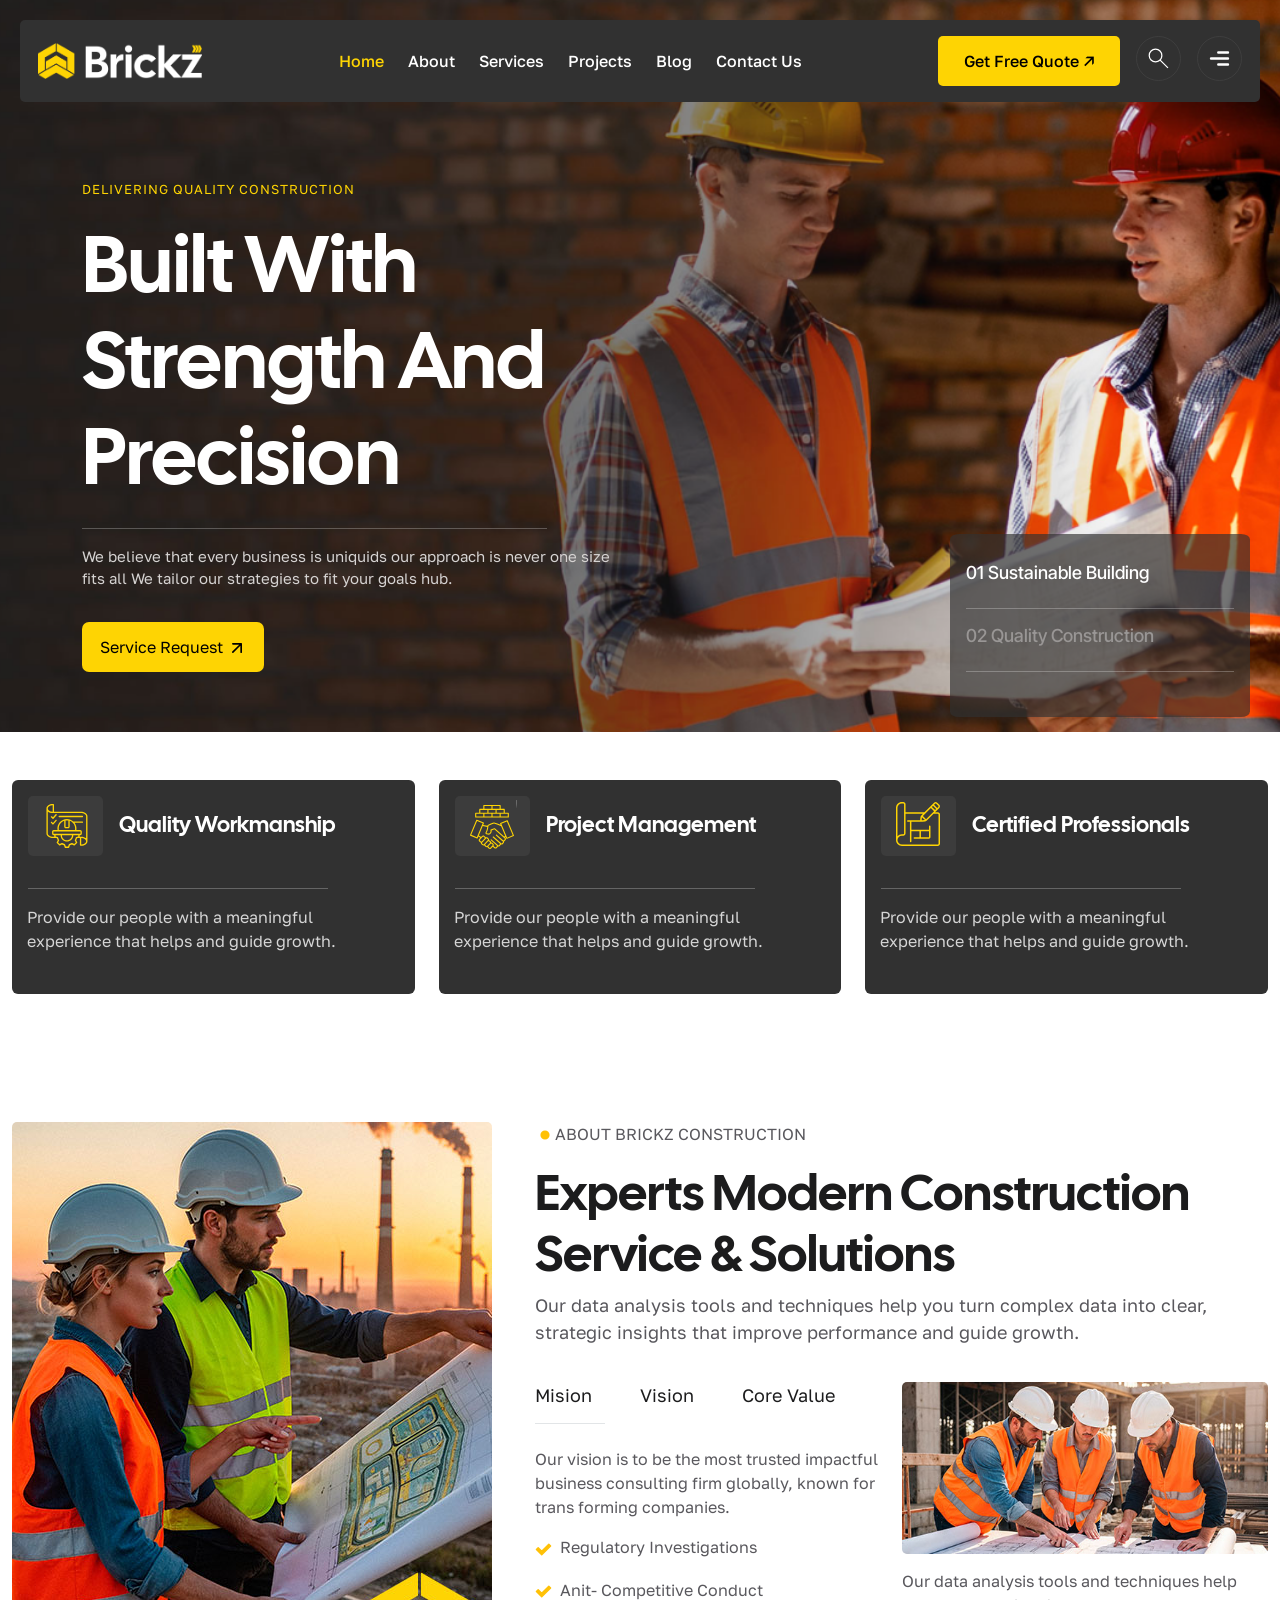
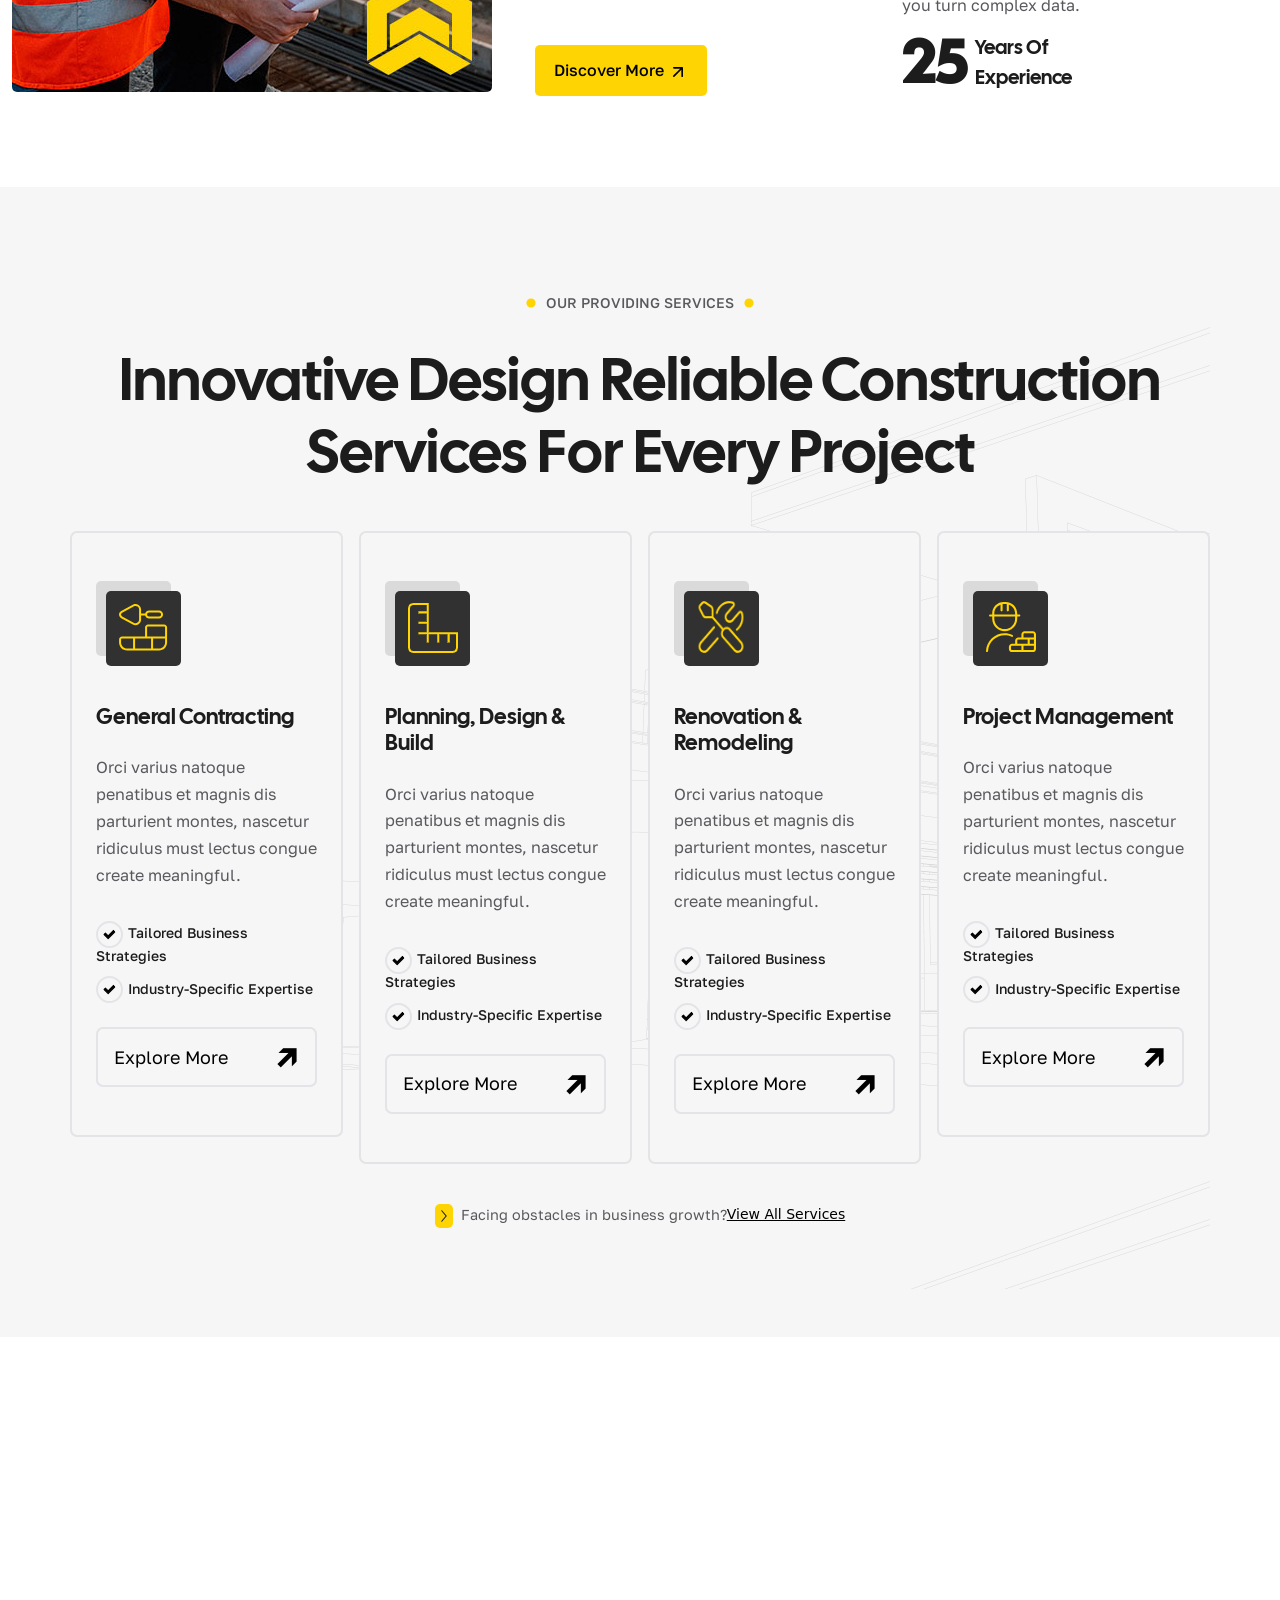
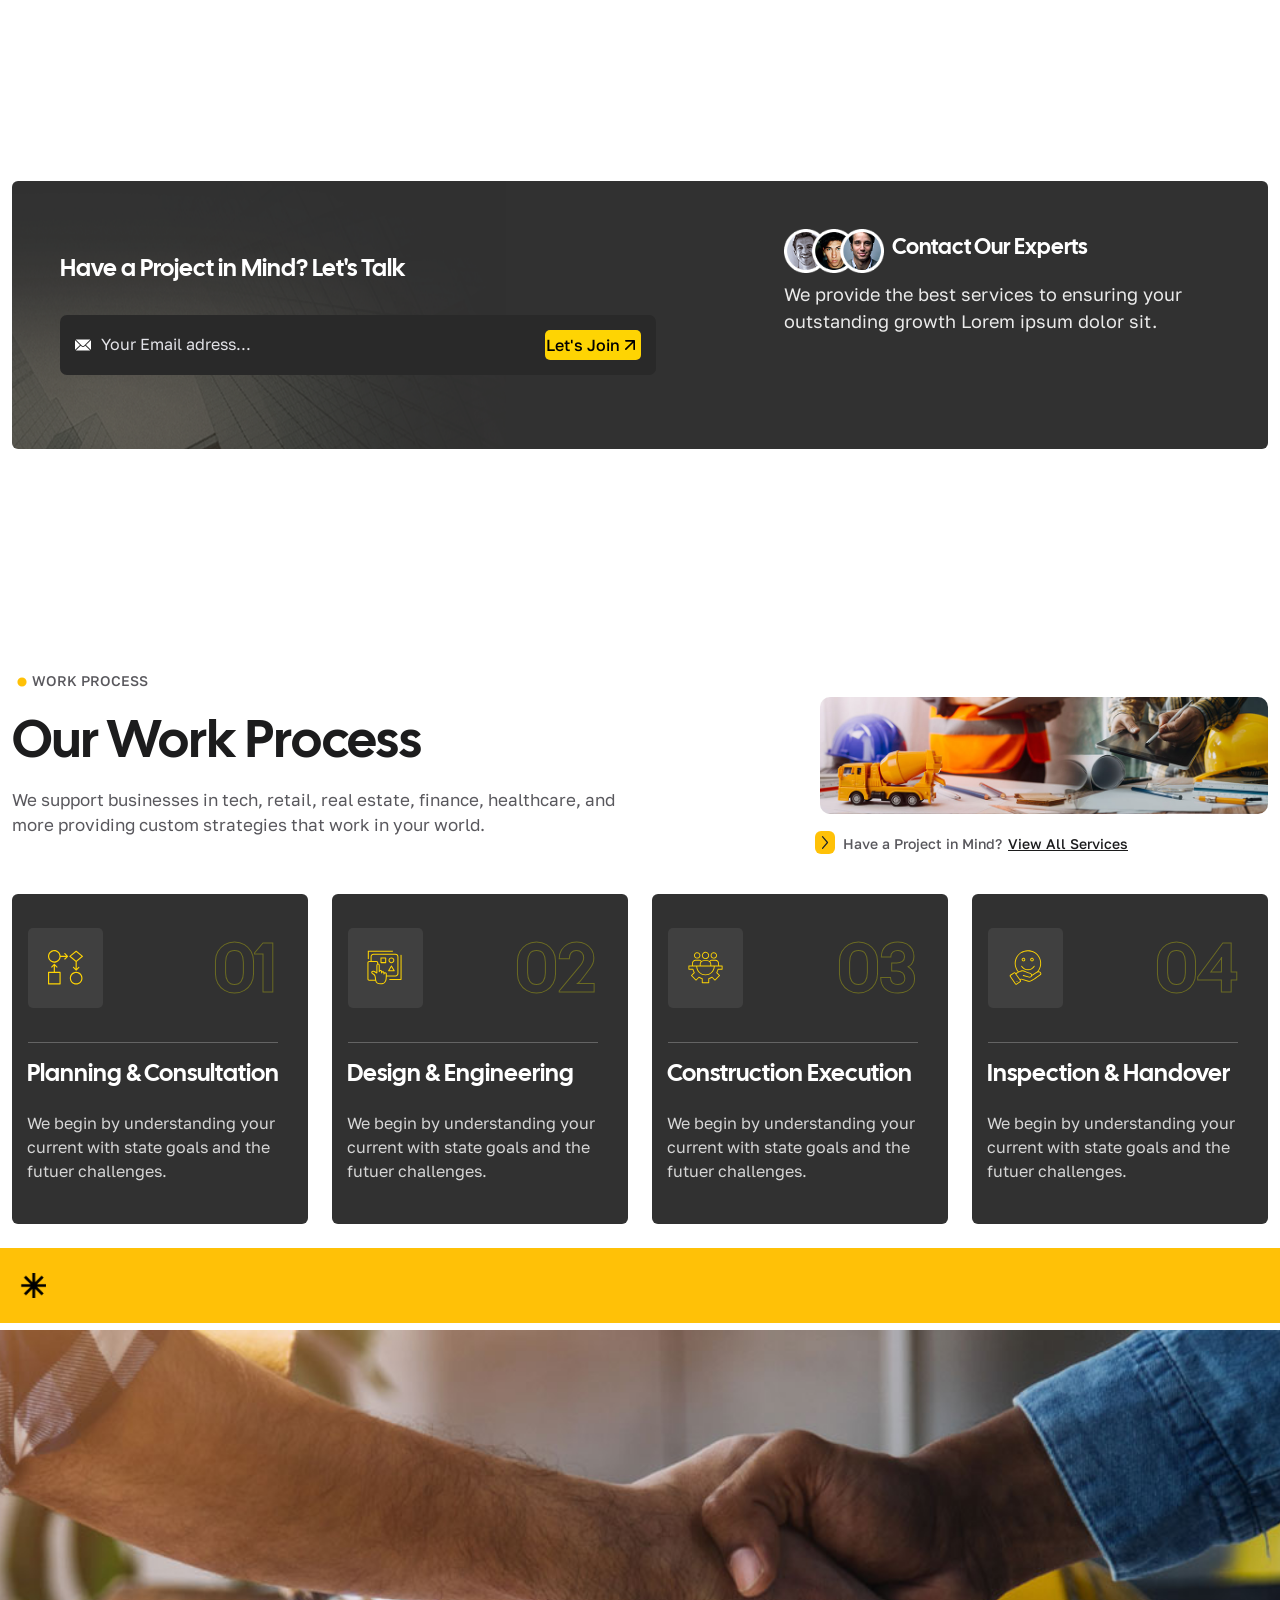
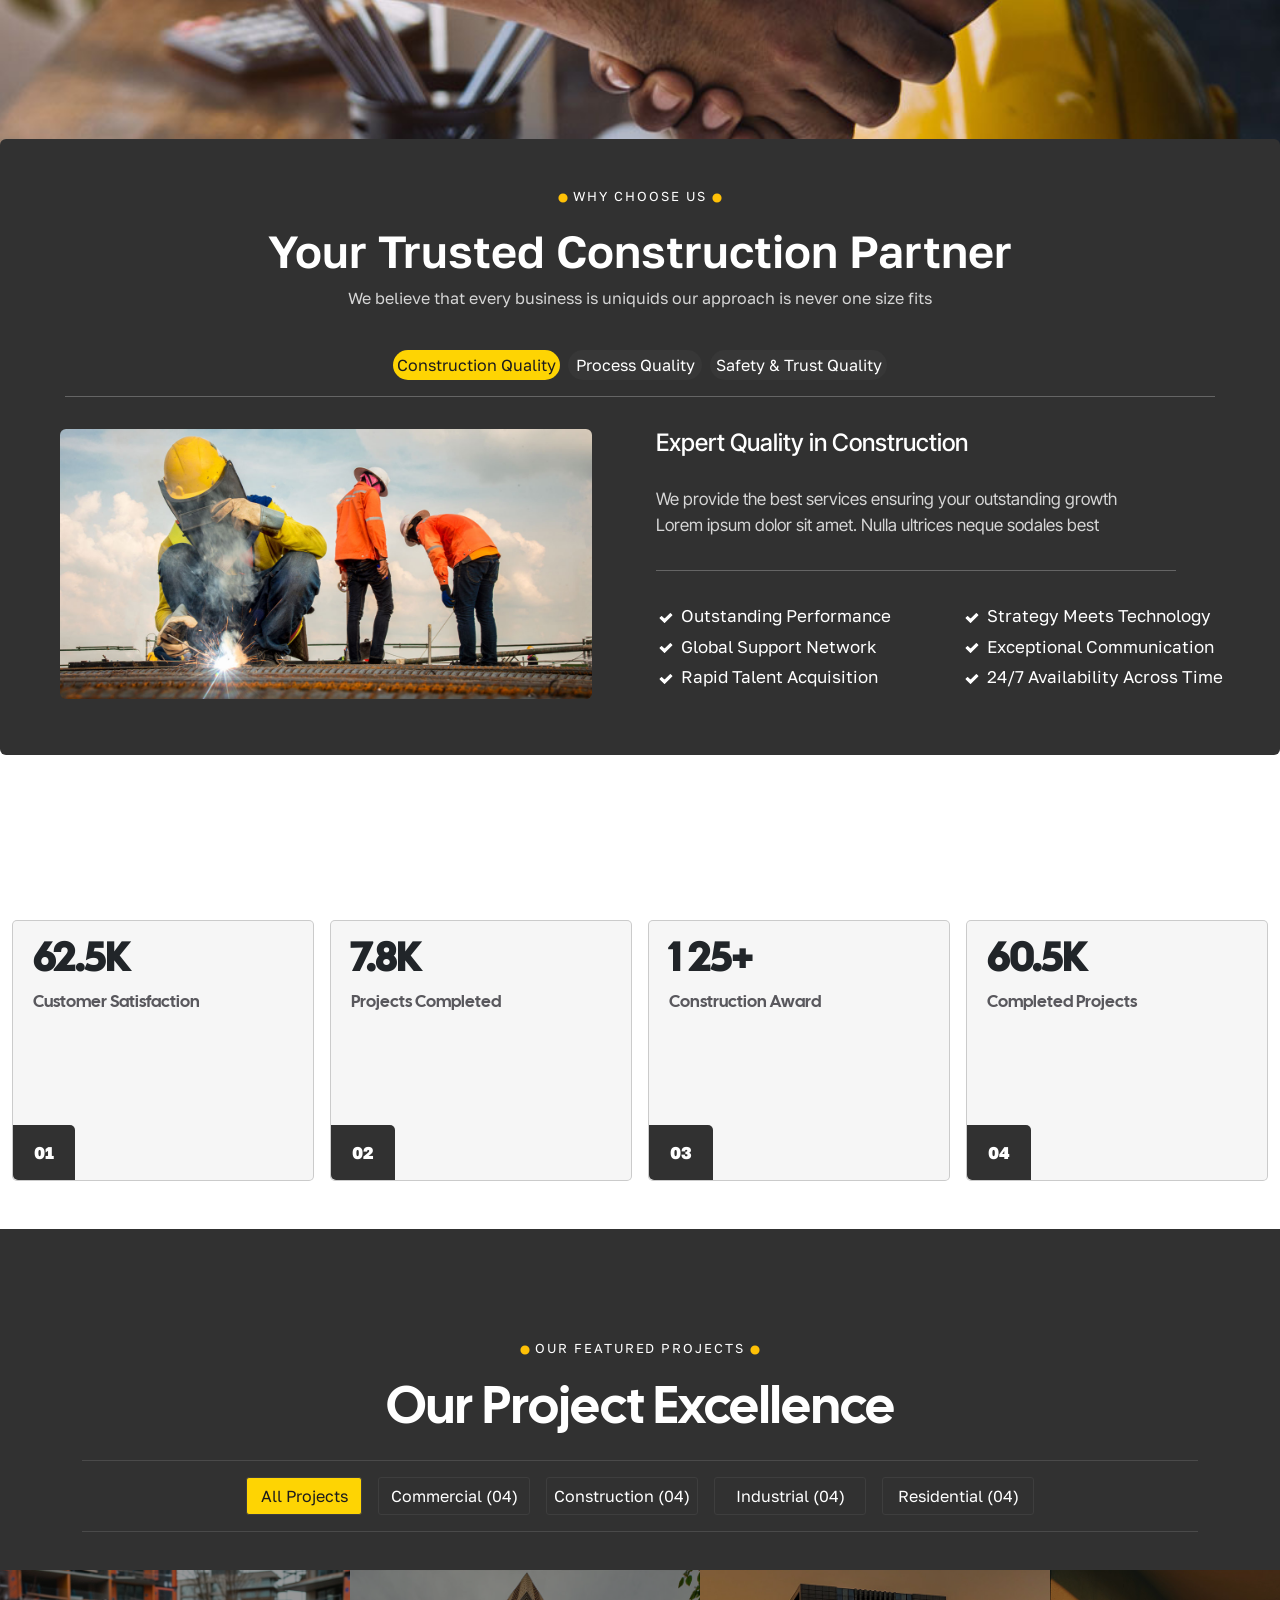
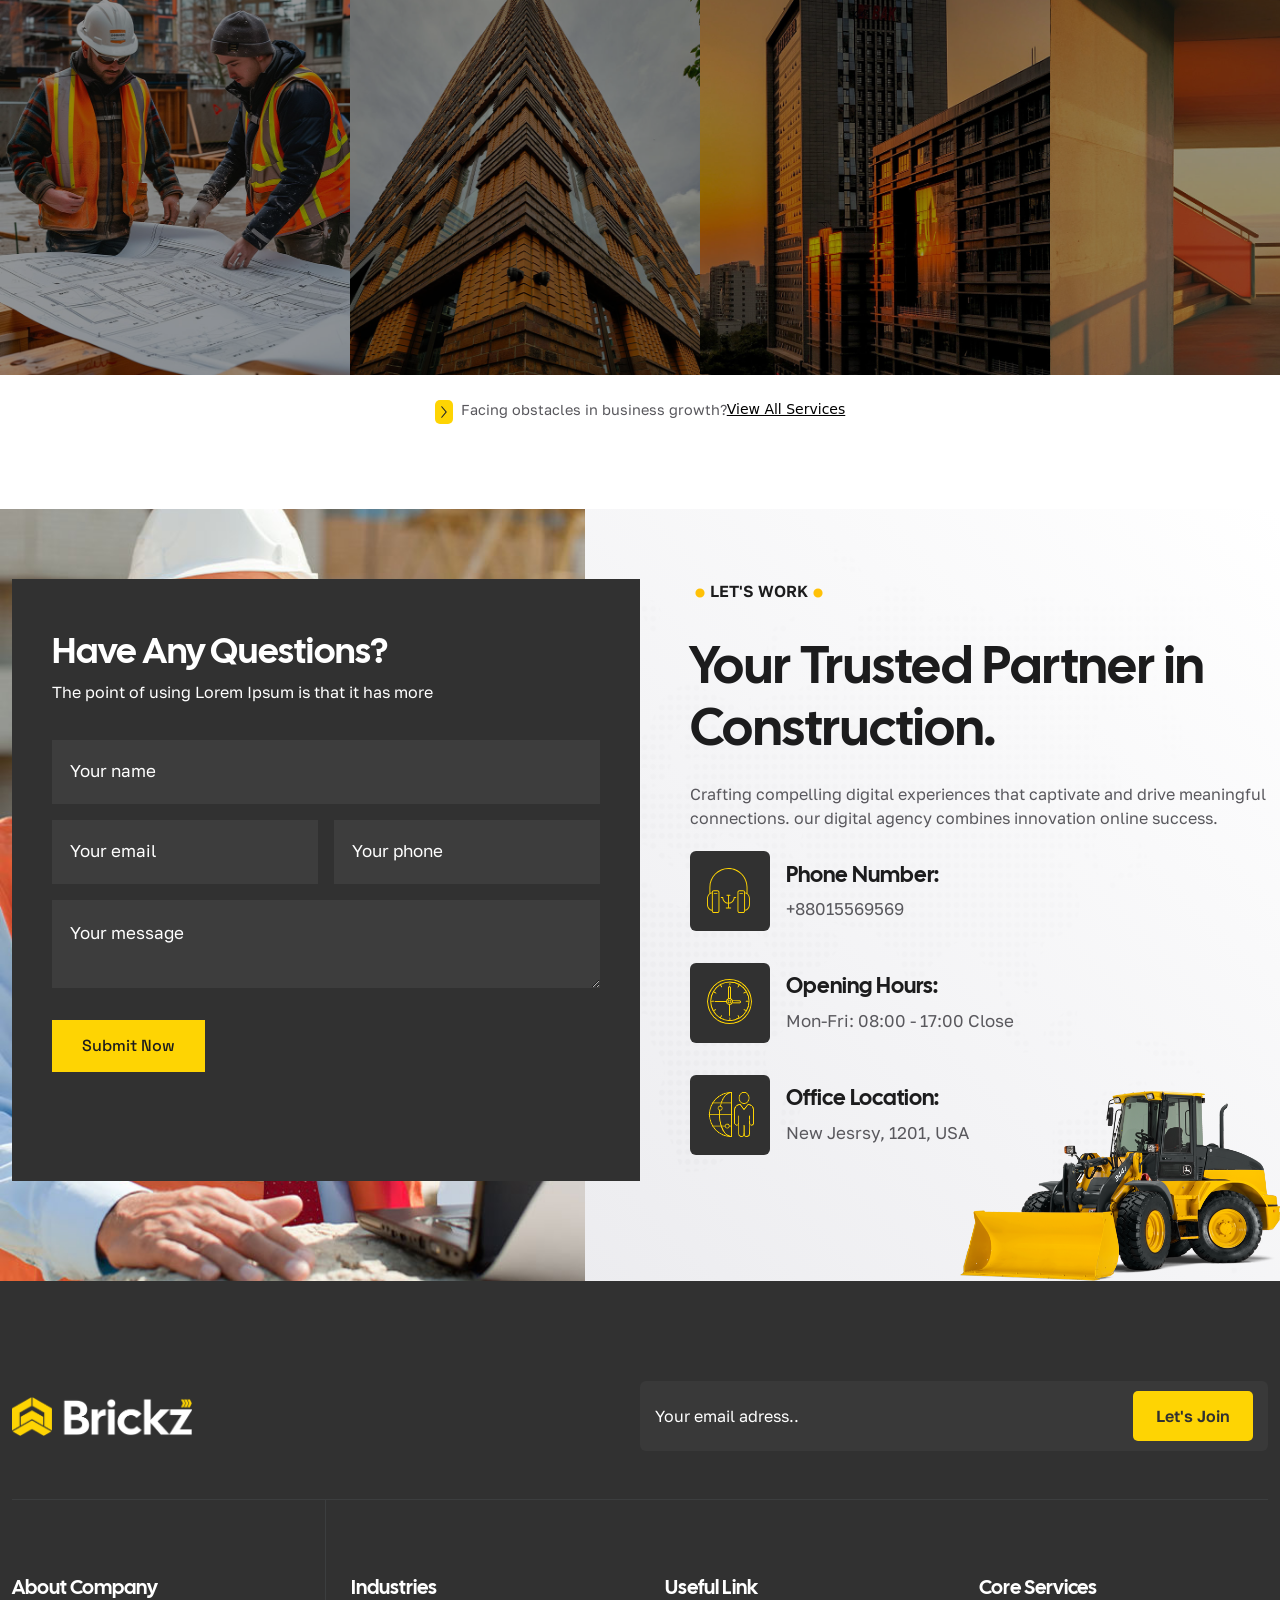
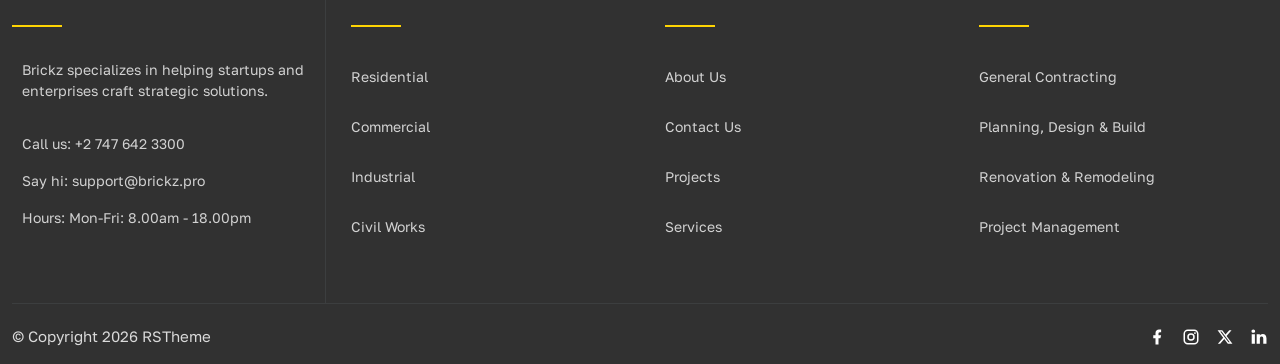
==== commit 52f1b5b5: "vertion07" ====
--- a/index.html
+++ b/index.html
@@ -44,7 +44,7 @@
                     <a class="text-decoration-none" href="./about.html">About</a>
                     <a class="text-decoration-none" href="./services.html">Services</a>
                     <a class="text-decoration-none" href="./Projects.html">Projects</a>
-                    <a class="text-decoration-none" href="">Blog</a>
+                    <a class="text-decoration-none" href="./blog.html">Blog</a>
                     <a class="text-decoration-none" href="">Contact Us</a>
                 </nav>
                 <div class="d-flex gap-3 pe-3 overflow-hidden">
@@ -78,7 +78,7 @@
                                 <a class="text-decoration-none" href="./about.html">About</a>
                                 <a class="text-decoration-none" href="./services.html">Services</a>
                                 <a class="text-decoration-none" href="./Projects.html">Projects</a>
-                                <a class="text-decoration-none" href="">Blog</a>
+                                <a class="text-decoration-none" href="./blog.html">Blog</a>
                                 <a class="text-decoration-none" href="">Contact Us</a>
                             </div>
                         </div>
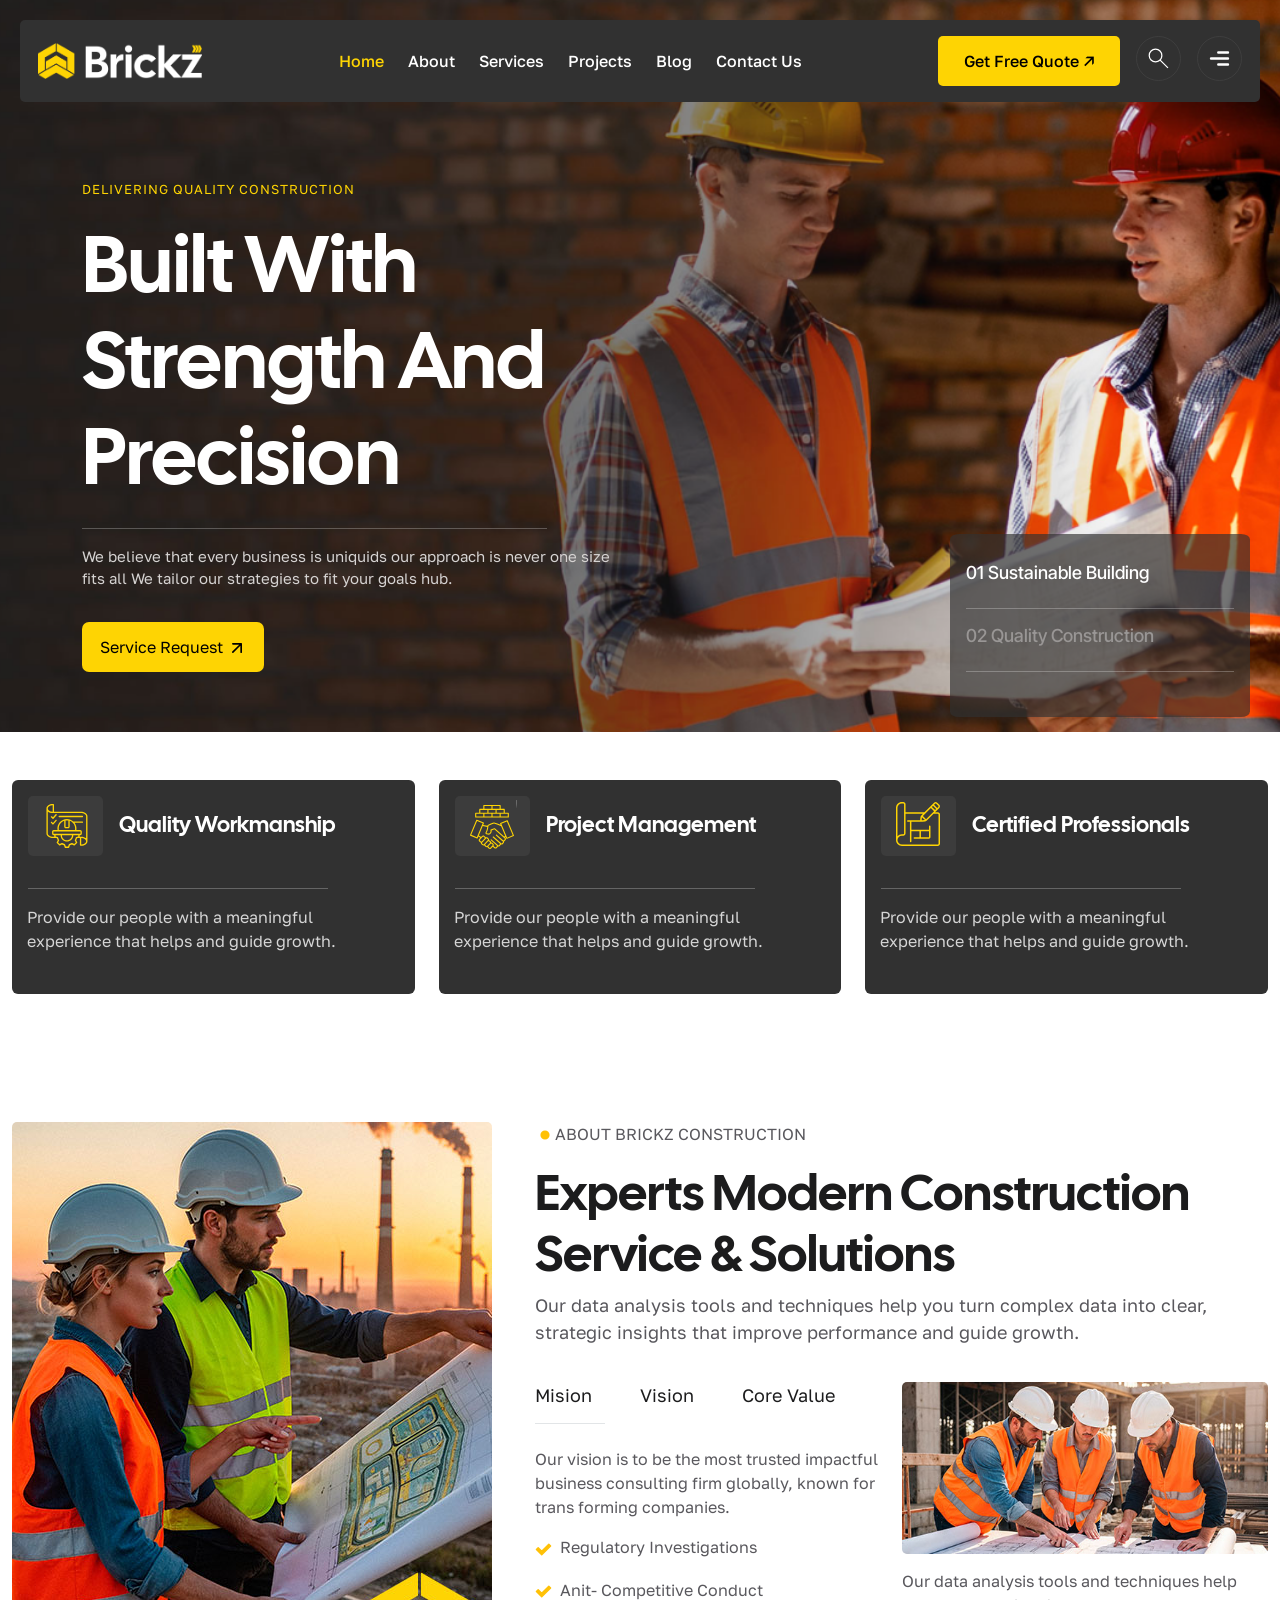
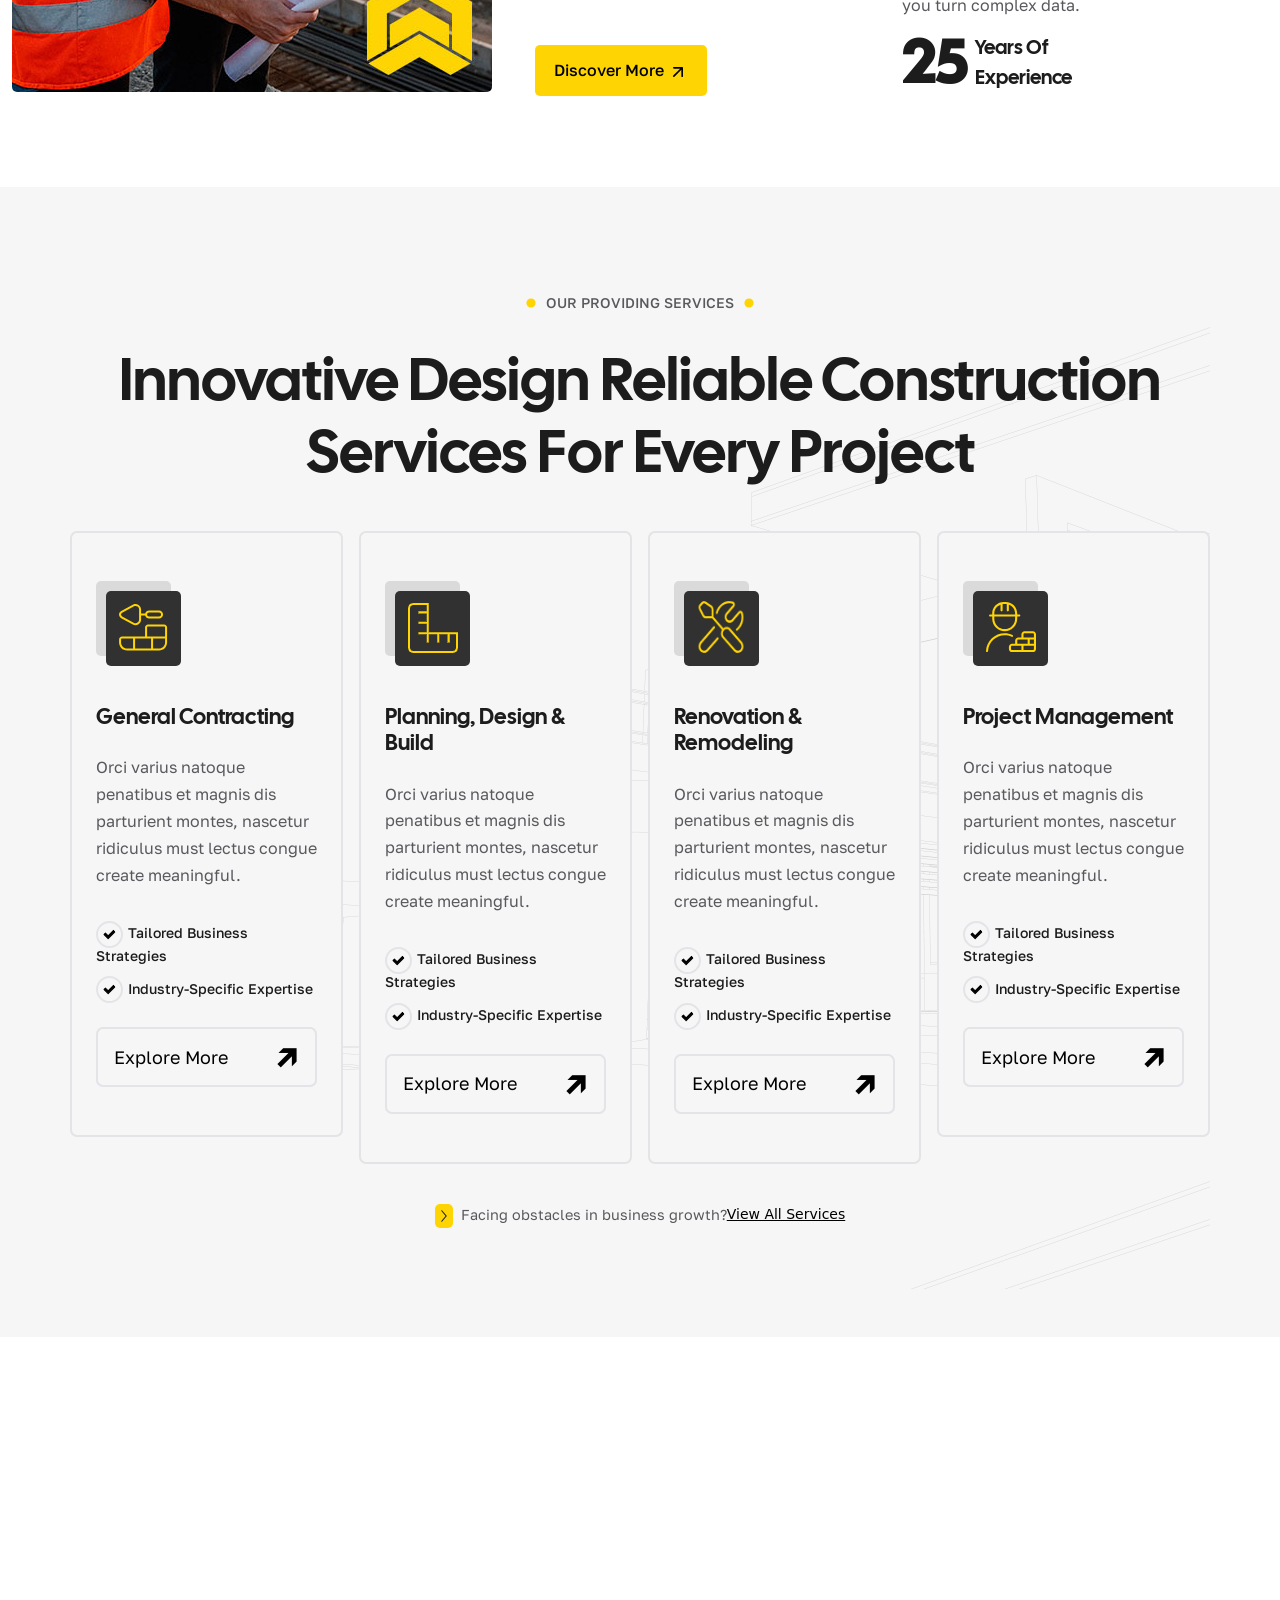
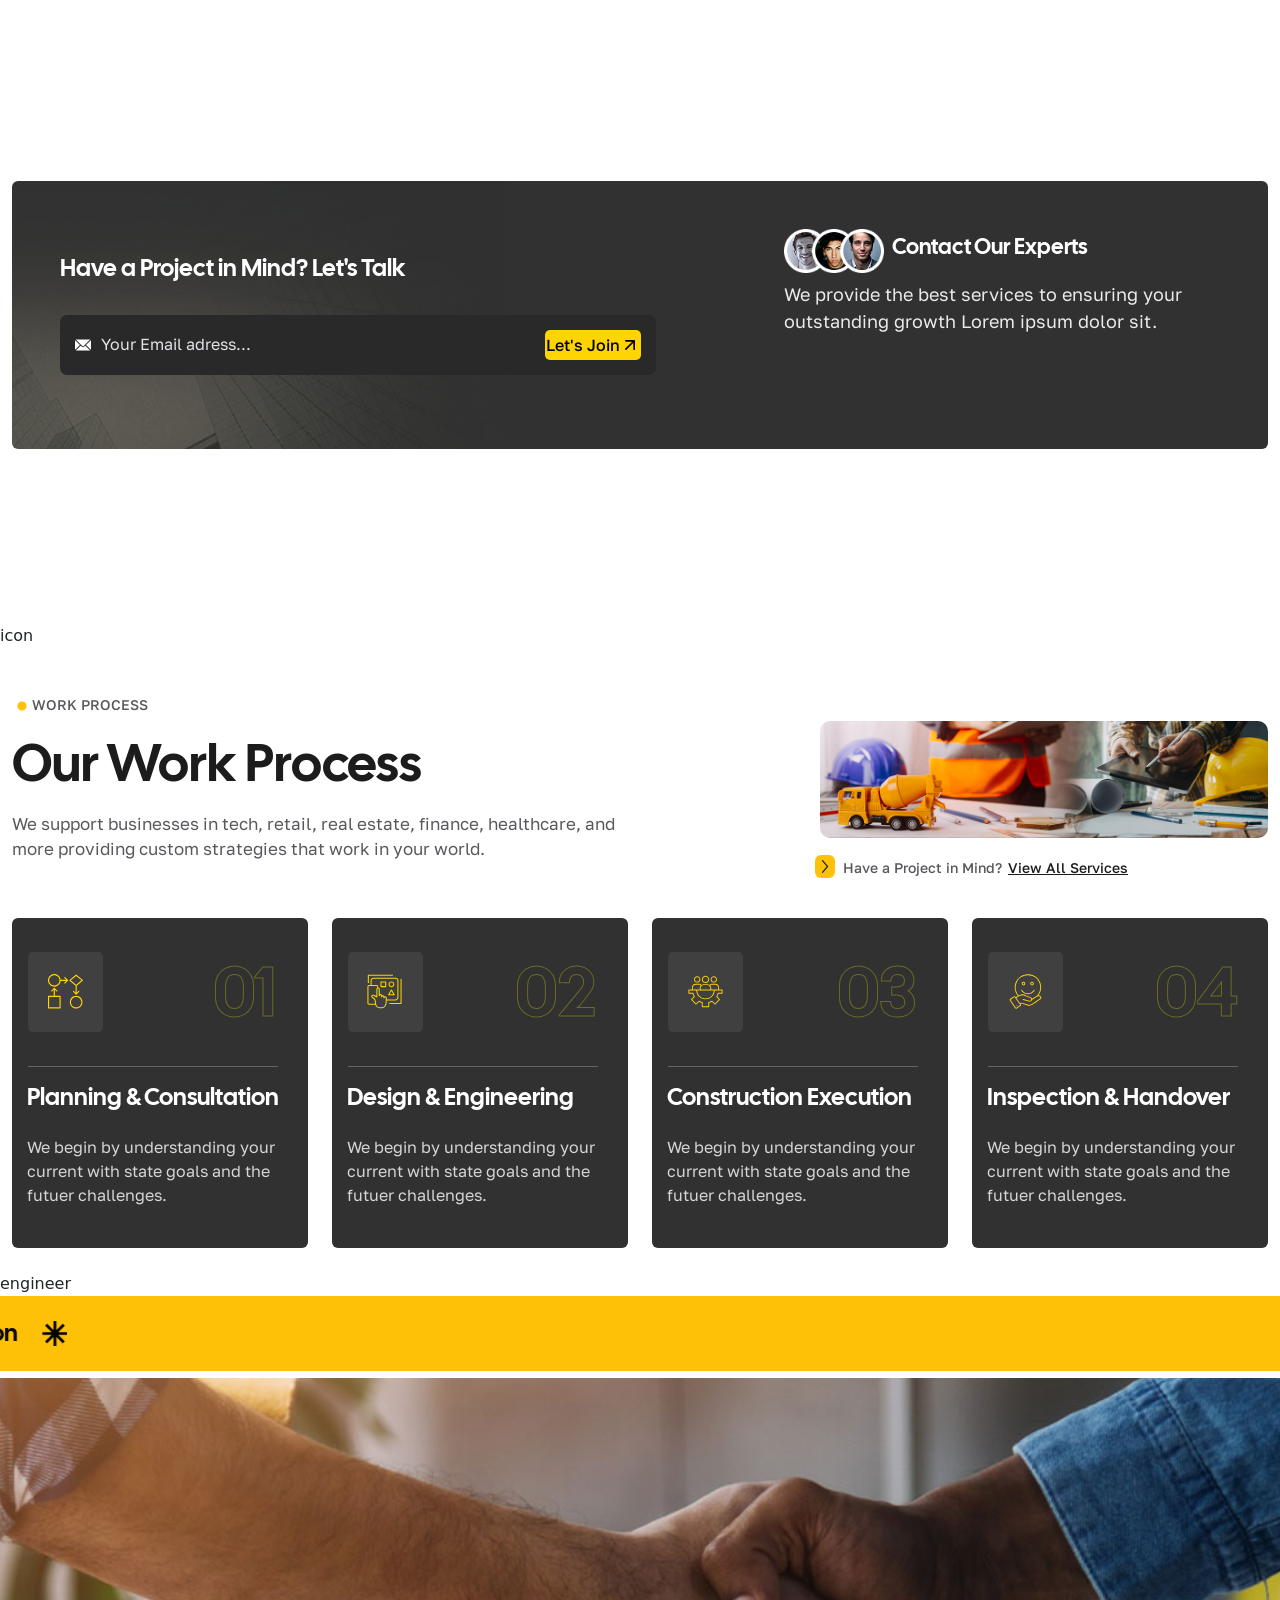
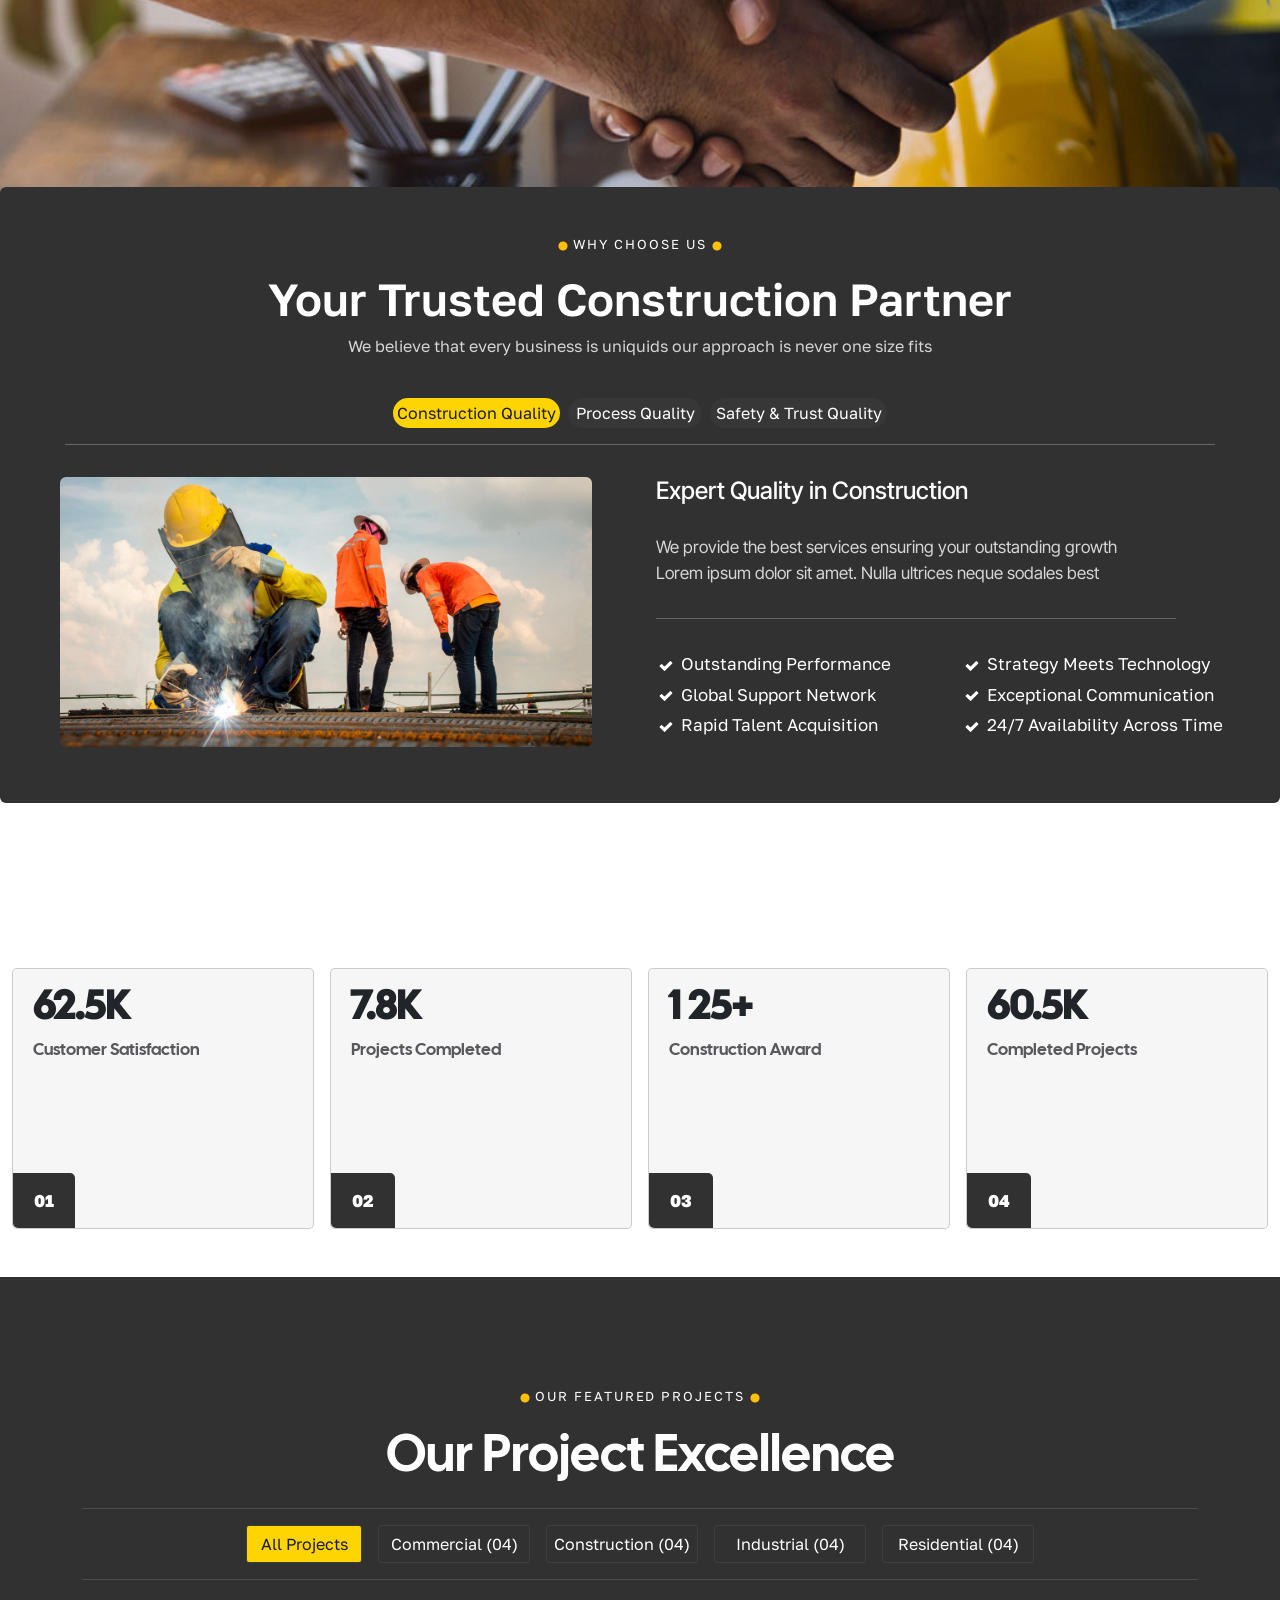
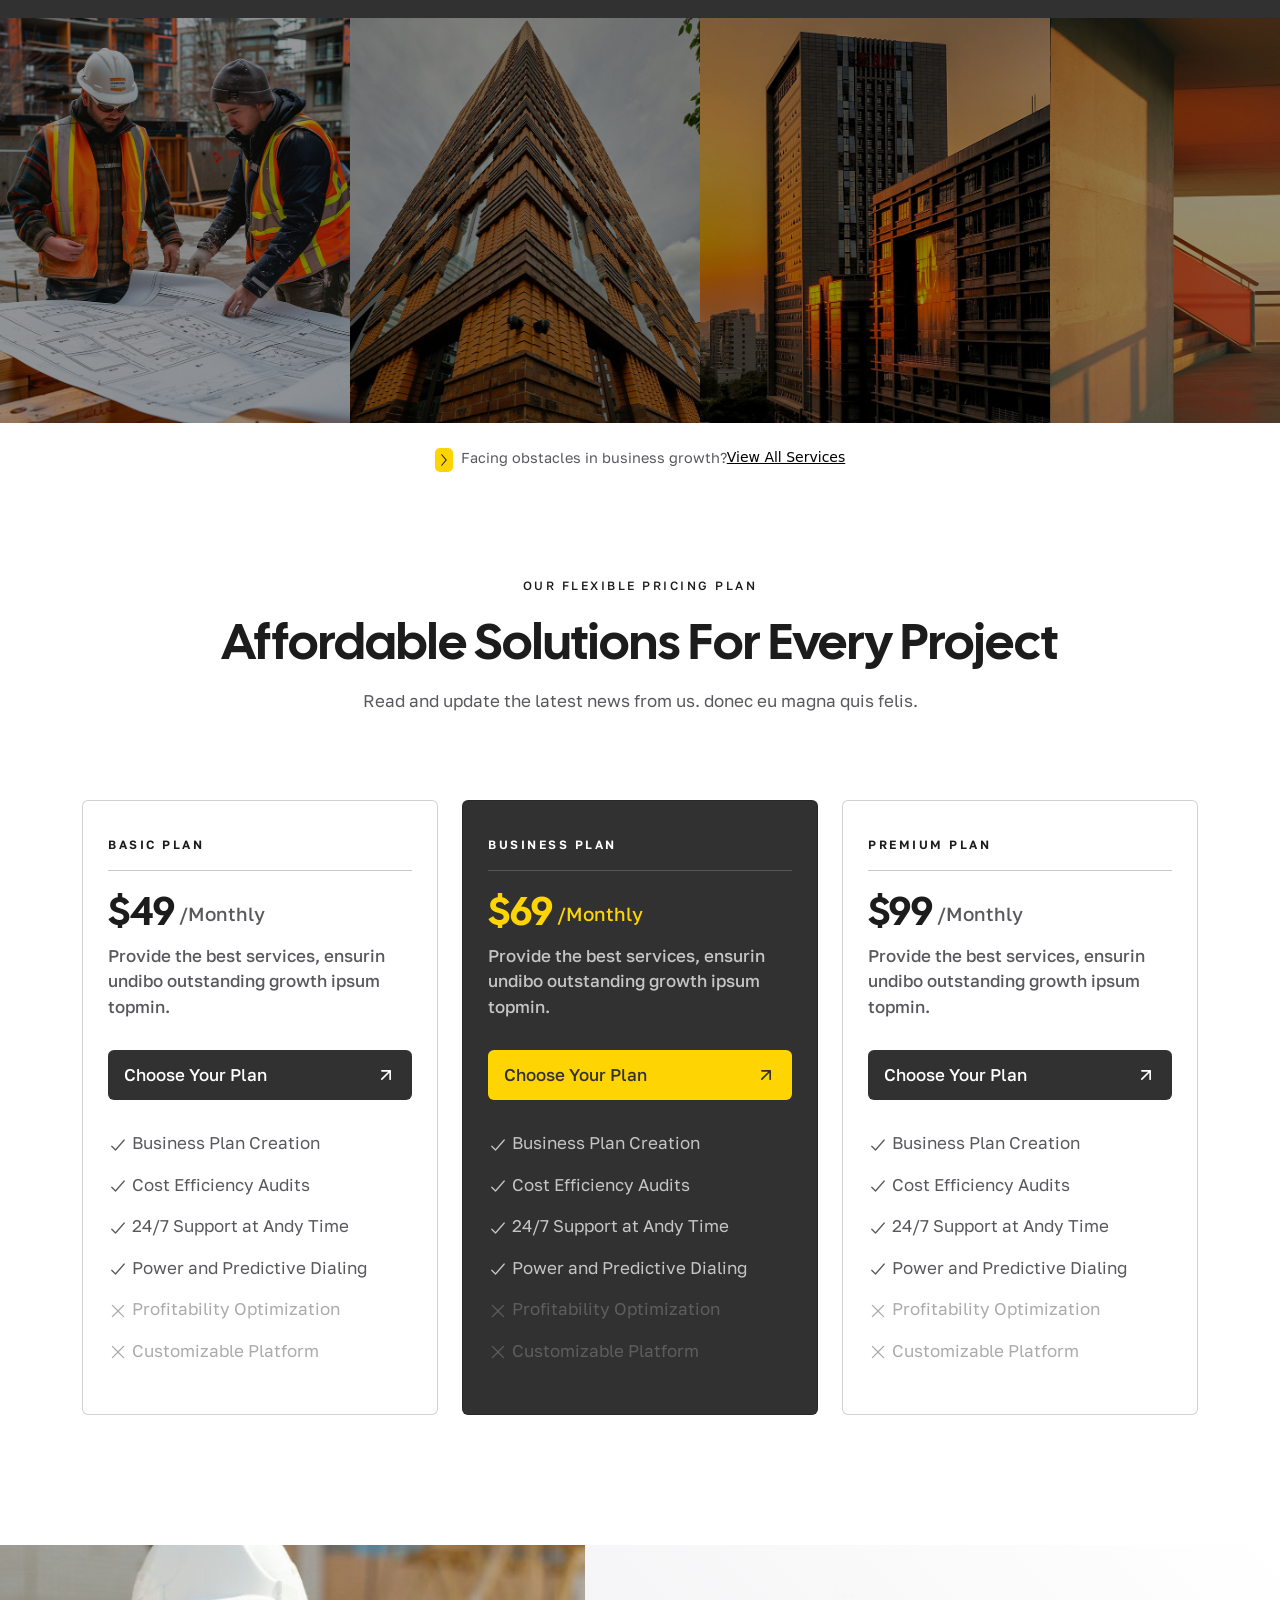
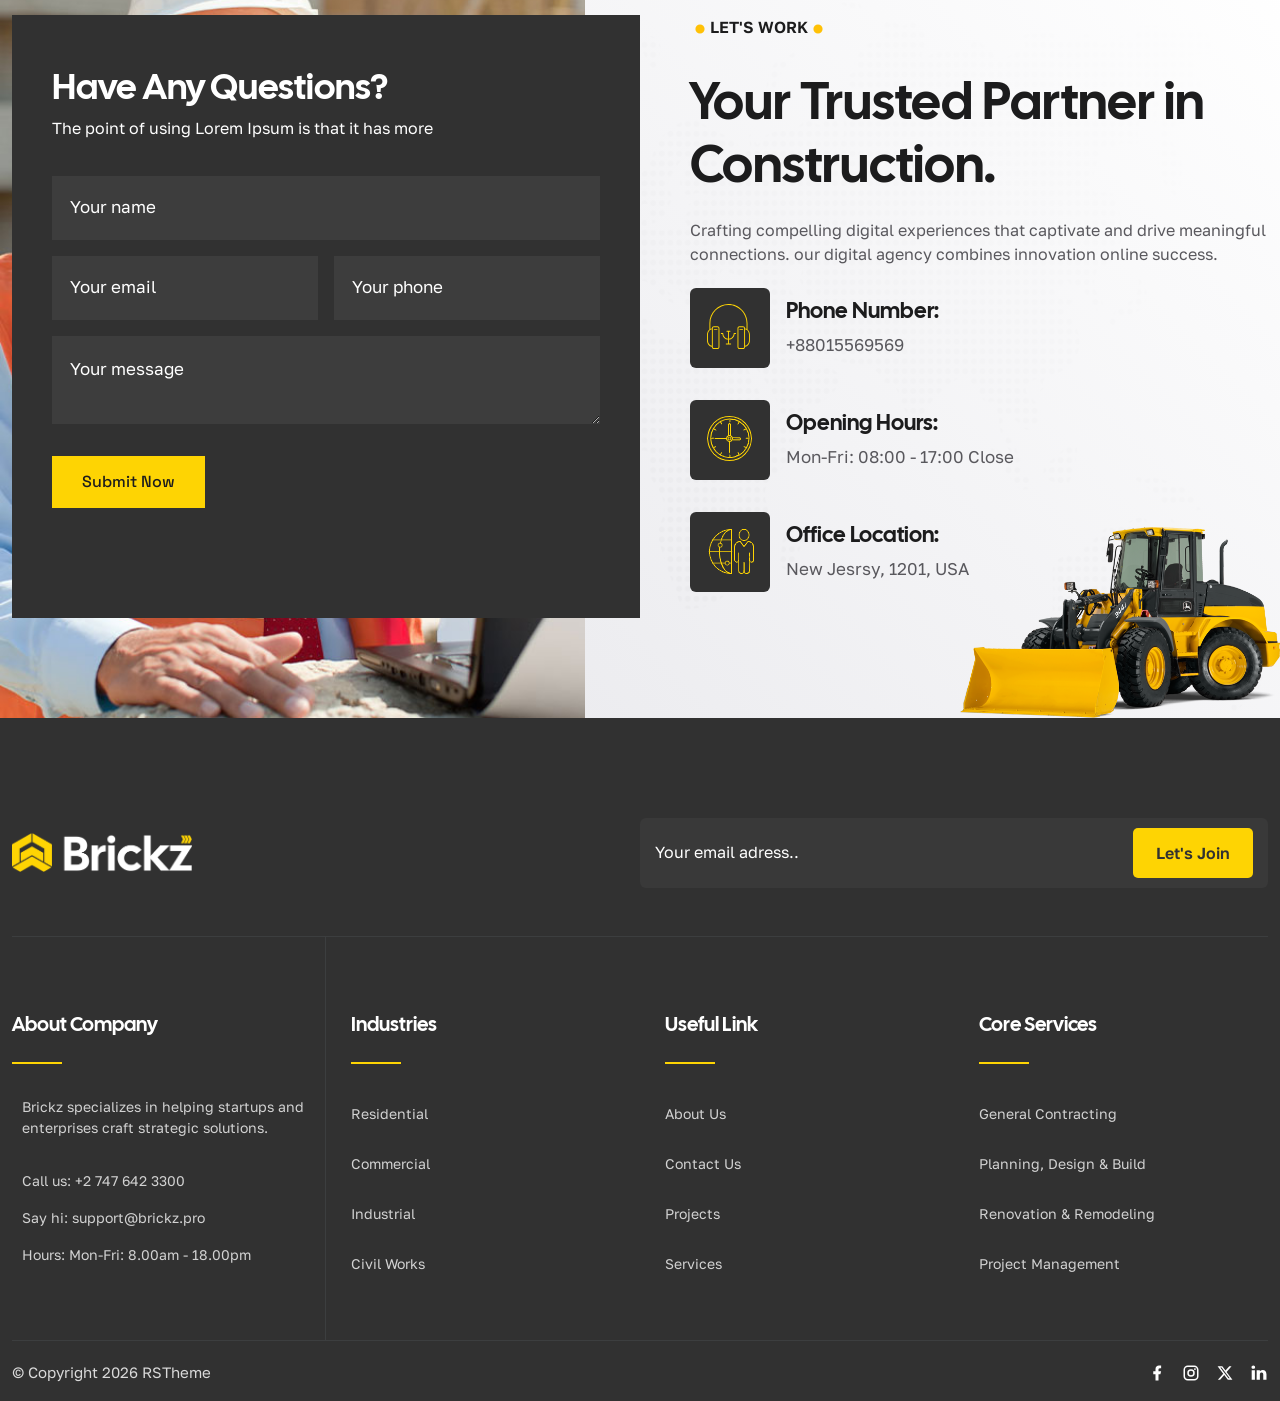
==== commit d9a2c331: "vertion09" ====
--- a/index.html
+++ b/index.html
@@ -38,7 +38,7 @@
     <header class="fixed-top d-flex justify-content-center flex-wrap w-100">
         <div class="container">
             <div class="head d-flex justify-content-between align-items-center py-3 z-3">
-                <img class="ps-3" src="./images/logo_002.png" width="180px" alt="">
+                <img class="ps-3" src="./images/logo_002.png" width="180px" alt="Logo-Header">
                 <nav class="d-sm-none d-md-none d-lg-flex gap-4 ">
                     <a class="yell text-decoration-none" href="./index.html">Home</a>
                     <a class="text-decoration-none" href="./about.html">About</a>
@@ -118,7 +118,7 @@
                     <div class="bgg d-flex flex-column rounded">
                         <div class="d-flex flex-column flex-md-row flex-lg-row p-3">
                             <div class="all_images d-flex justify-content-center align-items-center"><img
-                                    class="animate__animated animate__rubberBand" src="./images/icon1.png" alt=""></div>
+                                    class="animate__animated animate__rubberBand" src="./images/icon1.png" alt="icon"></div>
                             <h3 class="pt-3 ps-md-3 ps-lg-3">Quality Workmanship</h3>
                         </div>
                         <span class="d-none d-md-flex d-lg-flex ps-3">
@@ -132,7 +132,7 @@
                     <div class="bgg d-flex flex-column rounded">
                         <div class="d-flex flex-column flex-md-row flex-lg-row p-3">
                             <div class="all_images d-flex justify-content-center align-items-center"><img
-                                    class="animate__animated animate__rubberBand" src="./images/icon2.png" alt=""></div>
+                                    class="animate__animated animate__rubberBand" src="./images/icon2.png" alt="icon"></div>
                             <h3 class="pt-3 ps-md-3 ps-lg-3">Project Management</h3>
                         </div>
                         <span class="d-none d-md-flex d-lg-flex ps-3">
@@ -146,7 +146,7 @@
                     <div class="bgg d-flex flex-column rounded">
                         <div class="d-flex flex-column flex-md-row flex-lg-row p-3">
                             <div class="all_images d-flex justify-content-center align-items-center"><img
-                                    class="animate__animated animate__rubberBand" src="./images/icon3.png" alt=""></div>
+                                    class="animate__animated animate__rubberBand" src="./images/icon3.png" alt="icon"></div>
                             <h3 class="pt-3 ps-md-3 ps-lg-3">Certified Professionals</h3>
                         </div>
                         <span class="d-none d-md-flex d-lg-flex ps-3">
@@ -164,7 +164,7 @@
             <!-- Left -->
             <div
                 class="Left_img d-flex justify-content-center align-items-center justify-content-md-start align-items-md-start justify-content-lg-start align-items-lg-start col-12 col-md-12 col-lg-5 ">
-                <img class="animate__animated animate__fadeInLeft wow" src="./images/hm_00002.jpg" alt="">
+                <img class="animate__animated animate__fadeInLeft wow" src="./images/hm_00002.jpg" alt="engineer">
             </div>
             <!-- right -->
             <div class="all-right col-12 col-md-12 col-lg-7">
@@ -259,7 +259,7 @@
                             <div class="up">
                                 <div class="son d-flex align-items-center justify-content-center">
                                     <img class="animate__animated animate__rubberBand" src="./images/icon1_sec_4.png"
-                                        alt="">
+                                        alt="icon">
                                 </div>
                             </div>
                             <h4 class="pt-5 pb-3">General Contracting</h4>
@@ -280,7 +280,7 @@
                             <button class="col-12 mt-4 d-flex justify-content-between align-items-center px-3"><span>Explore
                                     More</span><span class="fs-2 fw-bold">&#8599;</span></button>
                             <img class="opacit position-absolute top-0 end-0" src="./images/service-item-bg.png"
-                                width="200px" alt="">
+                                width="200px" alt="engineer">
                         </div>
                     </div>
                     <div class="col-12 col-md-6 col-lg-3">
@@ -288,7 +288,7 @@
                             <div class="up">
                                 <div class="son d-flex align-items-center justify-content-center">
                                     <img class="animate__animated animate__rubberBand" src="./images/icon_2_sec_4.png"
-                                        alt="">
+                                        alt="icon">
                                 </div>
                             </div>
                             <h4 class="pt-5 pb-3">Planning, Design & Build</h4>
@@ -309,7 +309,7 @@
                             <button class="col-12 mt-4 d-flex justify-content-between align-items-center px-3"><span>Explore
                                     More</span><span class="fs-2 fw-bold">&#8599;</span></button>
                             <img class="opacit position-absolute top-0 end-0" src="./images/service-item-bg.png"
-                                width="200px" alt="">
+                                width="200px" alt="engineer">
                         </div>
                     </div>
                     <div class="col-12 col-md-6 col-lg-3">
@@ -317,7 +317,7 @@
                             <div class="up">
                                 <div class="son d-flex align-items-center justify-content-center">
                                     <img class="animate__animated animate__rubberBand" src="./images/icon_3_sec_.png"
-                                        alt="">
+                                        alt="icon">
                                 </div>
                             </div>
                             <h4 class="pt-5 pb-3">Renovation & Remodeling</h4>
@@ -338,7 +338,7 @@
                             <button class="col-12 mt-4 d-flex justify-content-between align-items-center px-3"><span>Explore
                                     More</span><span class="fs-2 fw-bold">&#8599;</span></button>
                             <img class="opacit position-absolute top-0 end-0" src="./images/service-item-bg.png"
-                                width="200px" alt="">
+                                width="200px" alt="engineer">
                         </div>
                     </div>
                     <div class="col-12 col-md-6 col-lg-3">
@@ -346,7 +346,7 @@
                             <div class="up">
                                 <div class="son d-flex align-items-center justify-content-center">
                                     <img class="animate__animated animate__rubberBand" src="./images/icon_4_sec_4.png"
-                                        alt="">
+                                        alt="icon">
                                 </div>
                             </div>
                             <h4 class="pt-5 pb-3">Project Management</h4>
@@ -367,7 +367,7 @@
                             <button class="col-12 mt-4 d-flex justify-content-between align-items-center px-3"><span>Explore
                                     More</span><span class="fs-2 fw-bold">&#8599;</span></button>
                             <img class="opacit position-absolute top-0 end-0" src="./images/service-item-bg.png"
-                                width="200px" alt="">
+                                width="200px" alt="engineer">
                         </div>
                     </div>
                 </div>
@@ -414,7 +414,7 @@
                         class="right col-12 col-md-12 col-lg-6 py-5 d-flex flex-column align-items-center justify-content-center">
                         <div class="d-flex align-items-center gap-2 pb-2 flex-wrap col-12">
                             <img class="col-12 col-md-6 column-gap-lg-6" src="./images/img_video.png" width="100px"
-                                alt="">
+                                alt="icon">
                             <h5 class="text-white col-12 col-md-6 col-lg-6">Contact Our Experts</h5>
                         </div>
                         <p>We provide the best services to ensuring your outstanding growth Lorem ipsum dolor sit.</p>
@@ -423,7 +423,7 @@
             </div>
         </div>
     </section>
-    <section id="sec-6">
+    <section id="sec-6">icon
         <div class="container container_1 d-flex flex-wrap">
             <div class="div_text col-12 col-lg-6 pb-3 pt-5">
                 <div class="d-flex flex-column gap-2">
@@ -442,7 +442,7 @@
             </div>
             <div
                 class="div_img col-12 col-lg-6 d-flex flex-column  align-items-center align-items-lg-end  justify-content-center justify-content-lg-end gap-3 pb-3">
-                <img src="./images/img_sec_6.jpg" height="233px" alt="">
+                <img src="./images/img_sec_6.jpg" height="233px" alt="engineer">
                 <div
                     class="d-flex justify-content-center justify-content-md-start justify-content-lg-end align-items-center align-items-lg-end flex-wrap col-12">
                     <div class="pe-2 rounded">
@@ -467,7 +467,7 @@
                         <div class="d-flex flex-row align-items-center justify-content-between p-3">
                             <div class="all_images d-flex justify-content-center align-items-center"><img
                                     class="animate__animated animate__rubberBand" src="./images/icon_1_sec_6.png"
-                                    alt=""></div>
+                                    alt="icon"></div>
                             <h3>01</h3>
                         </div>
                         <span class="d-flex ps-3">
@@ -483,7 +483,7 @@
                         <div class="d-flex flex-row align-items-center justify-content-between p-3">
                             <div class="all_images d-flex justify-content-center align-items-center"><img
                                     class="animate__animated animate__rubberBand" src="./images/icon_2_sec_2.png"
-                                    alt=""></div>
+                                    alt="icon"></div>
                             <h3>02</h3>
                         </div>
                         <span class="d-flex ps-3">
@@ -499,7 +499,7 @@
                         <div class="d-flex flex-row align-items-center justify-content-between p-3">
                             <div class="all_images d-flex justify-content-center align-items-center"><img
                                     class="animate__animated animate__rubberBand" src="./images/icon_3_sec_2.png"
-                                    alt=""></div>
+                                    alt="icon"></div>
                             <h3>03</h3>
                         </div>
                         <span class="d-flex ps-3">
@@ -515,7 +515,7 @@
                         <div class="d-flex flex-row align-items-center justify-content-between p-3">
                             <div class="all_images d-flex justify-content-center align-items-center"><img
                                     class="animate__animated animate__rubberBand" src="./images/icon_4_sec_2.png"
-                                    alt=""></div>
+                                    alt="icon"></div>
                             <h3>04</h3>
                         </div>
                         <span class="d-flex ps-3">
@@ -529,31 +529,31 @@
             </div>
         </div>
     </section>
-    <section id="sec-7">
+    <section id="sec-7">engineer
         <marquee class="bg-warning" direction="right">
             <div class="inimation d-flex justify-content-center align-items-center gap-4 py-1">
                 <p>Construction</p>
-                <img src="./images/astrek.png" width="25px" height="25px" alt="">
+                <img src="./images/astrek.png" width="25px" height="25px" alt="icon">
                 <p>Building</p>
-                <img src="./images/astrek.png" width="25px" height="25px" alt="">
+                <img src="./images/astrek.png" width="25px" height="25px" alt="icon">
                 <p>Renovation</p>
-                <img src="./images/astrek.png" width="25px" height="25px" alt="">
+                <img src="./images/astrek.png" width="25px" height="25px" alt="icon">
                 <p>Construction</p>
-                <img src="./images/astrek.png" width="25px" height="25px" alt="">
+                <img src="./images/astrek.png" width="25px" height="25px" alt="icon">
                 <p>Building</p>
-                <img src="./images/astrek.png" width="25px" height="25px" alt="">
+                <img src="./images/astrek.png" width="25px" height="25px" alt="icon">
                 <p>Renovation</p>
-                <img src="./images/astrek.png" width="25px" height="25px" alt="">
+                <img src="./images/astrek.png" width="25px" height="25px" alt="icon">
                 <p>Construction</p>
-                <img src="./images/astrek.png" width="25px" height="25px" alt="">
+                <img src="./images/astrek.png" width="25px" height="25px" alt="icon">
                 <p>Building</p>
-                <img src="./images/astrek.png" width="25px" height="25px" alt="">
+                <img src="./images/astrek.png" width="25px" height="25px" alt="icon">
                 <p>Renovation</p>
-                <img src="./images/astrek.png" width="25px" height="25px" alt="">
+                <img src="./images/astrek.png" width="25px" height="25px" alt="icon">
             </div>
         </marquee>
         <div class="position-relative">
-            <img class="imgg d-none d-md-none d-lg-flex" src="./images/bg_sec_7.jpg" alt="">
+            <img class="imgg d-none d-md-none d-lg-flex" src="./images/bg_sec_7.jpg" alt="bg-engineer">
             <div class="div_absol container pb-5 rounded position-absolute">
                 <div class="text_top text-center d-flex flex-column justify-content-center align-items-center">
                     <p class="p1 pt-5 col-12"><svg class="text-warning" xmlns="http://www.w3.org/2000/svg" width="20"
@@ -585,7 +585,7 @@
                 </span>
                 <div class="div_bottom d-flex flex-column flex-md-column flex-lg-row col-12 pb-2">
                     <div class="div_imgg col-12 col-md-12 col-lg-6 d-flex align-items-center justify-content-center">
-                        <img class="rounded" src="./images/img_absolute.jpg" alt="">
+                        <img class="rounded" src="./images/img_absolute.jpg" alt="engineer">
                     </div>
                     <div class="div_text col-12 col-md-12 col-lg-6 ps-lg-3">
                         <h5>Expert Quality in Construction</h5>
@@ -719,7 +719,7 @@
         <div class="div_pirant d-flex">
             <div>
                 <div>
-                    <img class="im position-relative" src="./images/project_1.jpg" width="350px" alt="" />
+                    <img class="im position-relative" src="./images/project_1.jpg" width="350px" alt="engineer" />
                     <div class=" position-absolute bottom-0"></div>
                 </div>
                 <div class="text">
@@ -733,7 +733,7 @@
             </div>
             <div>
                 <div>
-                    <img src="./images/project_2.jpg" width="350px" alt="" />
+                    <img src="./images/project_2.jpg" width="350px" alt="engineer" />
                     <div class=" position-absolute bottom-0"></div>
                 </div>
                 <div class="text">
@@ -747,7 +747,7 @@
             </div>
             <div>
                 <div>
-                    <img src="./images/project_3.jpg" width="350px" alt="" />
+                    <img src="./images/project_3.jpg" width="350px" alt="engineer" />
                     <div class=" position-absolute bottom-0"></div>
                 </div>
                 <div class="text">
@@ -761,7 +761,7 @@
             </div>
             <div>
                 <div>
-                    <img src="./images/project_4.jpg" width="350px" alt="" />
+                    <img src="./images/project_4.jpg" width="350px" alt="engineer" />
                     <div class=" position-absolute bottom-0"></div>
                 </div>
                 <div class="text">
@@ -775,7 +775,7 @@
             </div>
             <div>
                 <div>
-                    <img src="./images/project_5.jpg" width="350px" alt="" />
+                    <img src="./images/project_5.jpg" width="350px" alt="engineer" />
                     <div class=" position-absolute bottom-0"></div>
                 </div>
                 <div class="text">
@@ -789,7 +789,7 @@
             </div>
             <div>
                 <div>
-                    <img src="./images/project_6.jpg" width="350px" alt="" />
+                    <img src="./images/project_6.jpg" width="350px" alt="engineer" />
                     <div class=" position-absolute bottom-0"></div>
                 </div>
                 <div class="text">
@@ -803,7 +803,7 @@
             </div>
             <div>
                 <div>
-                    <img src="./images/project_7.jpg" width="350px" alt="" />
+                    <img src="./images/project_7.jpg" width="350px" alt="engineer" />
                     <div class=" position-absolute bottom-0"></div>
                 </div>
                 <div class="text">
@@ -817,7 +817,7 @@
             </div>
             <div>
                 <div>
-                    <img src="./images/project_8.jpg" width="350px" alt="" />
+                    <img src="./images/project_8.jpg" width="350px" alt="engineer" />
                     <div class=" position-absolute bottom-0"></div>
                 </div>
                 <div class="text">
@@ -831,7 +831,7 @@
             </div>
             <div>
                 <div>
-                    <img src="./images/project_9.jpg" width="350px" alt="" />
+                    <img src="./images/project_9.jpg" width="350px" alt="engineer" />
                     <div class=" position-absolute bottom-0"></div>
                 </div>
                 <div class="text">
@@ -845,7 +845,7 @@
             </div>
             <div>
                 <div>
-                    <img src="./images/project_10.jpg" width="350px" alt="" />
+                    <img src="./images/project_10.jpg" width="350px" alt="engineer" />
                     <div class=" position-absolute bottom-0"></div>
                 </div>
                 <div class="text">
@@ -872,7 +872,170 @@
             </div>
         </footer>
     </section>
-    <footer id="sec_11">
+    <section id="sec-11">
+        <div class="container">
+            <header class="text-center d-flex flex-column gap-3">
+                <span>Our flexible pricing plan</span>
+                <h2 class="m-0 animate__animated animate__fadeIn wow">Affordable Solutions For Every Project</h2>
+                <p>Read and update the latest news from us. donec eu magna quis felis.</p>
+            </header>
+            <main>
+                <div class="row g-4">
+                    <div class="gridd col-12 col-md-6 col-lg-4">
+                        <div class="card">
+                            <span class="spa1">Basic Plan</span>
+                            <span class="spa2">
+                                <hr>
+                            </span>
+                            <div class="div1 d-flex align-items-center gap-1">
+                                <h3>$49</h3>
+                                <span>/Monthly</span>
+                            </div>
+                            <p class="p1">Provide the best services, ensurin undibo outstanding growth ipsum topmin.</p>
+                            <div class="div2 col-12"><button
+                                    class="col-12 rounded d-flex justify-content-between align-items-center px-3">Choose
+                                    Your Plan <svg xmlns="http://www.w3.org/2000/svg" width="20" height="20"
+                                        viewBox="0 0 24 24">
+                                        <path fill="currentColor"
+                                            d="M17.92 6.62a1 1 0 0 0-.54-.54A1 1 0 0 0 17 6H7a1 1 0 0 0 0 2h7.59l-8.3 8.29a1 1 0 0 0 0 1.42a1 1 0 0 0 1.42 0L16 9.41V17a1 1 0 0 0 2 0V7a1 1 0 0 0-.08-.38" />
+                                    </svg></button></div>
+                            <p class="p2"><svg xmlns="http://www.w3.org/2000/svg" width="20" height="20"
+                                    viewBox="0 0 512 512">
+                                    <path fill="none" stroke="currentColor" stroke-linecap="round"
+                                        stroke-linejoin="round" stroke-width="32" d="M416 128L192 384l-96-96" />
+                                </svg> Business Plan Creation</p>
+                            <p class="p3"><svg xmlns="http://www.w3.org/2000/svg" width="20" height="20"
+                                    viewBox="0 0 512 512">
+                                    <path fill="none" stroke="currentColor" stroke-linecap="round"
+                                        stroke-linejoin="round" stroke-width="32" d="M416 128L192 384l-96-96" />
+                                </svg> Cost Efficiency Audits</p>
+                            <p class="p4"><svg xmlns="http://www.w3.org/2000/svg" width="20" height="20"
+                                    viewBox="0 0 512 512">
+                                    <path fill="none" stroke="currentColor" stroke-linecap="round"
+                                        stroke-linejoin="round" stroke-width="32" d="M416 128L192 384l-96-96" />
+                                </svg> 24/7 Support at Andy Time</p>
+                            <p class="p5"><svg xmlns="http://www.w3.org/2000/svg" width="20" height="20"
+                                    viewBox="0 0 512 512">
+                                    <path fill="none" stroke="currentColor" stroke-linecap="round"
+                                        stroke-linejoin="round" stroke-width="32" d="M416 128L192 384l-96-96" />
+                                </svg> Power and Predictive Dialing</p>
+                            <p class="p6"><svg xmlns="http://www.w3.org/2000/svg" width="20" height="20"
+                                    viewBox="0 0 16 16">
+                                    <path fill="currentColor"
+                                        d="M7.293 8L3.146 3.854a.5.5 0 1 1 .708-.708L8 7.293l4.146-4.147a.5.5 0 0 1 .708.708L8.707 8l4.147 4.146a.5.5 0 0 1-.708.708L8 8.707l-4.146 4.147a.5.5 0 0 1-.708-.708z" />
+                                </svg> Profitability Optimization</p>
+                            <p class="p7"><svg xmlns="http://www.w3.org/2000/svg" width="20" height="20"
+                                    viewBox="0 0 16 16">
+                                    <path fill="currentColor"
+                                        d="M7.293 8L3.146 3.854a.5.5 0 1 1 .708-.708L8 7.293l4.146-4.147a.5.5 0 0 1 .708.708L8.707 8l4.147 4.146a.5.5 0 0 1-.708.708L8 8.707l-4.146 4.147a.5.5 0 0 1-.708-.708z" />
+                                </svg> Customizable Platform</p>
+                        </div>
+                    </div>
+                    <div class="gridd2 col-12 col-md-6 col-lg-4">
+                        <div class="card">
+                            <span class="spa1">Business Plan</span>
+                            <span class="spa2">
+                                <hr>
+                            </span>
+                            <div class="div1 d-flex align-items-center gap-1">
+                                <h3>$69</h3>
+                                <span>/Monthly</span>
+                            </div>
+                            <p class="p1">Provide the best services, ensurin undibo outstanding growth ipsum topmin.</p>
+                            <div class="div2 col-12"><button
+                                    class="col-12 rounded d-flex justify-content-between align-items-center px-3">Choose
+                                    Your Plan <svg xmlns="http://www.w3.org/2000/svg" width="20" height="20"
+                                        viewBox="0 0 24 24">
+                                        <path fill="currentColor"
+                                            d="M17.92 6.62a1 1 0 0 0-.54-.54A1 1 0 0 0 17 6H7a1 1 0 0 0 0 2h7.59l-8.3 8.29a1 1 0 0 0 0 1.42a1 1 0 0 0 1.42 0L16 9.41V17a1 1 0 0 0 2 0V7a1 1 0 0 0-.08-.38" />
+                                    </svg></button></div>
+                            <p class="p2"><svg xmlns="http://www.w3.org/2000/svg" width="20" height="20"
+                                    viewBox="0 0 512 512">
+                                    <path fill="none" stroke="currentColor" stroke-linecap="round"
+                                        stroke-linejoin="round" stroke-width="32" d="M416 128L192 384l-96-96" />
+                                </svg> Business Plan Creation</p>
+                            <p class="p3"><svg xmlns="http://www.w3.org/2000/svg" width="20" height="20"
+                                    viewBox="0 0 512 512">
+                                    <path fill="none" stroke="currentColor" stroke-linecap="round"
+                                        stroke-linejoin="round" stroke-width="32" d="M416 128L192 384l-96-96" />
+                                </svg> Cost Efficiency Audits</p>
+                            <p class="p4"><svg xmlns="http://www.w3.org/2000/svg" width="20" height="20"
+                                    viewBox="0 0 512 512">
+                                    <path fill="none" stroke="currentColor" stroke-linecap="round"
+                                        stroke-linejoin="round" stroke-width="32" d="M416 128L192 384l-96-96" />
+                                </svg> 24/7 Support at Andy Time</p>
+                            <p class="p5"><svg xmlns="http://www.w3.org/2000/svg" width="20" height="20"
+                                    viewBox="0 0 512 512">
+                                    <path fill="none" stroke="currentColor" stroke-linecap="round"
+                                        stroke-linejoin="round" stroke-width="32" d="M416 128L192 384l-96-96" />
+                                </svg> Power and Predictive Dialing</p>
+                            <p class="p6"><svg xmlns="http://www.w3.org/2000/svg" width="20" height="20"
+                                    viewBox="0 0 16 16">
+                                    <path fill="currentColor"
+                                        d="M7.293 8L3.146 3.854a.5.5 0 1 1 .708-.708L8 7.293l4.146-4.147a.5.5 0 0 1 .708.708L8.707 8l4.147 4.146a.5.5 0 0 1-.708.708L8 8.707l-4.146 4.147a.5.5 0 0 1-.708-.708z" />
+                                </svg> Profitability Optimization</p>
+                            <p class="p7"><svg xmlns="http://www.w3.org/2000/svg" width="20" height="20"
+                                    viewBox="0 0 16 16">
+                                    <path fill="currentColor"
+                                        d="M7.293 8L3.146 3.854a.5.5 0 1 1 .708-.708L8 7.293l4.146-4.147a.5.5 0 0 1 .708.708L8.707 8l4.147 4.146a.5.5 0 0 1-.708.708L8 8.707l-4.146 4.147a.5.5 0 0 1-.708-.708z" />
+                                </svg> Customizable Platform</p>
+                        </div>
+                    </div>
+                    <div class="gridd3 col-12 col-md-6 col-lg-4">
+                        <div class="card">
+                            <span class="spa1">Premium Plan</span>
+                            <span class="spa2">
+                                <hr>
+                            </span>
+                            <div class="div1 d-flex align-items-center gap-1">
+                                <h3>$99</h3>
+                                <span>/Monthly</span>
+                            </div>
+                            <p class="p1">Provide the best services, ensurin undibo outstanding growth ipsum topmin.</p>
+                            <div class="div2 col-12"><button
+                                    class="col-12 rounded d-flex justify-content-between align-items-center px-3">Choose
+                                    Your Plan <svg xmlns="http://www.w3.org/2000/svg" width="20" height="20"
+                                        viewBox="0 0 24 24">
+                                        <path fill="currentColor"
+                                            d="M17.92 6.62a1 1 0 0 0-.54-.54A1 1 0 0 0 17 6H7a1 1 0 0 0 0 2h7.59l-8.3 8.29a1 1 0 0 0 0 1.42a1 1 0 0 0 1.42 0L16 9.41V17a1 1 0 0 0 2 0V7a1 1 0 0 0-.08-.38" />
+                                    </svg></button></div>
+                            <p class="p2"><svg xmlns="http://www.w3.org/2000/svg" width="20" height="20"
+                                    viewBox="0 0 512 512">
+                                    <path fill="none" stroke="currentColor" stroke-linecap="round"
+                                        stroke-linejoin="round" stroke-width="32" d="M416 128L192 384l-96-96" />
+                                </svg> Business Plan Creation</p>
+                            <p class="p3"><svg xmlns="http://www.w3.org/2000/svg" width="20" height="20"
+                                    viewBox="0 0 512 512">
+                                    <path fill="none" stroke="currentColor" stroke-linecap="round"
+                                        stroke-linejoin="round" stroke-width="32" d="M416 128L192 384l-96-96" />
+                                </svg> Cost Efficiency Audits</p>
+                            <p class="p4"><svg xmlns="http://www.w3.org/2000/svg" width="20" height="20"
+                                    viewBox="0 0 512 512">
+                                    <path fill="none" stroke="currentColor" stroke-linecap="round"
+                                        stroke-linejoin="round" stroke-width="32" d="M416 128L192 384l-96-96" />
+                                </svg> 24/7 Support at Andy Time</p>
+                            <p class="p5"><svg xmlns="http://www.w3.org/2000/svg" width="20" height="20"
+                                    viewBox="0 0 512 512">
+                                    <path fill="none" stroke="currentColor" stroke-linecap="round"
+                                        stroke-linejoin="round" stroke-width="32" d="M416 128L192 384l-96-96" />
+                                </svg> Power and Predictive Dialing</p>
+                            <p class="p6"><svg xmlns="http://www.w3.org/2000/svg" width="20" height="20"
+                                    viewBox="0 0 16 16">
+                                    <path fill="currentColor"
+                                        d="M7.293 8L3.146 3.854a.5.5 0 1 1 .708-.708L8 7.293l4.146-4.147a.5.5 0 0 1 .708.708L8.707 8l4.147 4.146a.5.5 0 0 1-.708.708L8 8.707l-4.146 4.147a.5.5 0 0 1-.708-.708z" />
+                                </svg> Profitability Optimization</p>
+                            <p class="p7"><svg xmlns="http://www.w3.org/2000/svg" width="20" height="20"
+                                    viewBox="0 0 16 16">
+                                    <path fill="currentColor"
+                                        d="M7.293 8L3.146 3.854a.5.5 0 1 1 .708-.708L8 7.293l4.146-4.147a.5.5 0 0 1 .708.708L8.707 8l4.147 4.146a.5.5 0 0 1-.708.708L8 8.707l-4.146 4.147a.5.5 0 0 1-.708-.708z" />
+                                </svg> Customizable Platform</p>
+                        </div>
+                    </div>
+                </div>
+            </main>
+        </div>
+    </section>
+    <footer id="sec_12">
         <div class="position-relative z-3">
             <div class="container">
                 <div class="parent d-flex flex-wrap">
@@ -915,7 +1078,7 @@
 
                         <div class="communication-2 col-12 d-flex align-items-center gap-3">
                             <div class="img-up d-flex justify-content-center align-items-center rounded"><img
-                                    class="animate__animated animate__rubberBand" src="./images/con_11.png" alt="">
+                                    class="animate__animated animate__rubberBand" src="./images/con_11.png" alt="icon">
                             </div>
                             <div class="contact d-flex flex-column pt-3">
                                 <h4>Phone Number:</h4>
@@ -924,7 +1087,7 @@
                         </div>
                         <div class="communication-2 col-12 d-flex align-items-center gap-3">
                             <div class="img-up d-flex justify-content-center align-items-center rounded"><img
-                                    class="animate__animated animate__rubberBand" src="./images/con22.png" alt=""></div>
+                                    class="animate__animated animate__rubberBand" src="./images/con22.png" alt="icon"></div>
                             <div class="contact d-flex flex-column pt-3">
                                 <h4>Opening Hours:</h4>
                                 <p>Mon-Fri: 08:00 - 17:00 Close</p>
@@ -932,7 +1095,7 @@
                         </div>
                         <div class="communication-2 col-12 d-flex align-items-center gap-3">
                             <div class="img-up d-flex justify-content-center align-items-center rounded"><img
-                                    class="animate__animated animate__rubberBand" src="./images/con_33.png" alt="">
+                                    class="animate__animated animate__rubberBand" src="./images/con_33.png" alt="icon">
                             </div>
                             <div class="contact d-flex flex-column pt-3">
                                 <h4>Office Location:</h4>
@@ -943,17 +1106,17 @@
                 </div>
             </div>
             <div class="icon-grar position-absolute bottom-0 end-0 z-3">
-                <img class="" src="./images/grar.png" alt="">
+                <img class="" src="./images/grar.png" alt="logo">
             </div>
             <div class="bgb position-absolute bottom-0 start-0 d-none d-md-none d-lg-flex">
             </div>
         </div>
     </footer>
-    <footer id="sec_12">
+    <footer id="sec_13">
         <div class="container_1 container d-flex align-items-center flex-wrap col-12">
             <div
                 class="col-12 col-md-12 col-lg-6 d-flex justify-content-center align-items-center justify-content-md-center align-items-md-center justify-content-lg-start align-items-lg-start">
-                <img class="col-12" src="./images/logo_002.png" alt="">
+                <img class="col-12" src="./images/logo_002.png" alt="logo">
             </div>
             <div class="inbut col-12 col-md-12 col-lg-6 rounded">
                 <input placeholder="Your email adress.." type="text">
--- a/index.css
+++ b/index.css
@@ -1251,7 +1251,254 @@
     }
   }
 }
-#sec_11 {
+#sec-11 {
+  .container {
+    @media (min-width: 1339px) {
+      max-width: 1300px;
+    }
+    header {
+      span {
+        font-size: 12px;
+        font-family: "Golos Text", sans-serif;
+        font-weight: 500;
+        text-transform: uppercase;
+        letter-spacing: 2.5px;
+        color: rgb(28 28 29);
+      }
+      h2 {
+        font-size: clamp(30px, 4vw, 52px);
+        font-family: "Cal Sans", sans-serif;
+        font-weight: 400;
+        color: rgb(28 28 29);
+        animation-duration: 3s;
+      }
+      p {
+        font-size: 17px;
+        font-family: "Golos Text", sans-serif;
+        font-weight: 300;
+        color: #59585d;
+      }
+    }
+    main {
+      padding-top: 50px;
+      padding-bottom: 130px;
+      .gridd {
+        .card {
+          padding: 35px 25px;
+          .spa1 {
+            font-size: 12px;
+            font-family: "Golos Text", sans-serif;
+            font-weight: 600;
+            text-transform: uppercase;
+            letter-spacing: 2.5px;
+            color: rgb(28 28 29);
+          }
+          .div1 {
+            h3 {
+              font-size: 40px;
+              color: #1c1c1d;
+              font-family: "Cal Sans", sans-serif;
+              font-weight: 400;
+              transition: 400ms;
+            }
+            span {
+              font-size: 19px;
+              font-family: "Golos Text", sans-serif;
+              font-weight: 500;
+              color: #59585d;
+            }
+          }
+          .p1 {
+            font-size: 17px;
+            font-family: "Golos Text", sans-serif;
+            font-weight: 500;
+            color: #59585d;
+          }
+          .div2 {
+            padding-top: 15px;
+            padding-bottom: 30px;
+            button {
+              height: 50px;
+              background-color: #313131;
+              color: #ffffff;
+              font-size: 17px;
+              font-family: "Golos Text", sans-serif;
+              font-weight: 500;
+              border: 0;
+              transition: 300ms;
+              &:hover {
+                background-color: #fed403;
+                color: #313131;
+              }
+            }
+          }
+          .p2,
+          .p3,
+          .p4,
+          .p5 {
+            font-size: 17px;
+            font-family: "Golos Text", sans-serif;
+            font-weight: 400;
+            color: rgb(89 88 93);
+          }
+          .p6,
+          .p7 {
+            font-size: 17px;
+            font-family: "Golos Text", sans-serif;
+            font-weight: 400;
+            color: rgb(89 88 93);
+            opacity: 0.5;
+          }
+        }
+      }
+      .gridd2 {
+        .card {
+          background-color: #313131;
+          padding: 35px 25px;
+          .spa1 {
+            font-size: 12px;
+            font-family: "Golos Text", sans-serif;
+            font-weight: 600;
+            text-transform: uppercase;
+            letter-spacing: 2.5px;
+            color: white;
+          }
+          .spa2 {
+            hr {
+              color: rgb(197, 191, 191);
+            }
+          }
+          .div1 {
+            h3 {
+              font-size: 40px;
+              color: #fed403;
+              font-family: "Cal Sans", sans-serif;
+              font-weight: 400;
+              transition: 400ms;
+            }
+            span {
+              font-size: 19px;
+              font-family: "Golos Text", sans-serif;
+              font-weight: 500;
+              color: #fed403;
+            }
+          }
+          .p1 {
+            font-size: 17px;
+            font-family: "Golos Text", sans-serif;
+            font-weight: 500;
+            color: #ffffffb8;
+          }
+          .div2 {
+            padding-top: 15px;
+            padding-bottom: 30px;
+            button {
+              height: 50px;
+              background-color: #fed403;
+              color: #313131;
+              font-size: 17px;
+              font-family: "Golos Text", sans-serif;
+              font-weight: 500;
+              border: 0;
+              transition: 300ms;
+              &:hover {
+                background-color: #ffffff;
+                color: #313131;
+              }
+            }
+          }
+          .p2,
+          .p3,
+          .p4,
+          .p5 {
+            font-size: 17px;
+            font-family: "Golos Text", sans-serif;
+            font-weight: 400;
+            color: #ffffffb8;
+          }
+          .p6,
+          .p7 {
+            font-size: 17px;
+            font-family: "Golos Text", sans-serif;
+            font-weight: 400;
+            color: #8a8a8a;
+            opacity: 0.5;
+          }
+        }
+      }
+      .gridd3 {
+        .card {
+          padding: 35px 25px;
+          .spa1 {
+            font-size: 12px;
+            font-family: "Golos Text", sans-serif;
+            font-weight: 600;
+            text-transform: uppercase;
+            letter-spacing: 2.5px;
+            color: rgb(28 28 29);
+          }
+          .div1 {
+            h3 {
+              font-size: 40px;
+              color: #1c1c1d;
+              font-family: "Cal Sans", sans-serif;
+              font-weight: 400;
+              transition: 400ms;
+            }
+            span {
+              font-size: 19px;
+              font-family: "Golos Text", sans-serif;
+              font-weight: 500;
+              color: #59585d;
+            }
+          }
+          .p1 {
+            font-size: 17px;
+            font-family: "Golos Text", sans-serif;
+            font-weight: 500;
+            color: #59585d;
+          }
+          .div2 {
+            padding-top: 15px;
+            padding-bottom: 30px;
+            button {
+              height: 50px;
+              background-color: #313131;
+              color: #ffffff;
+              font-size: 17px;
+              font-family: "Golos Text", sans-serif;
+              font-weight: 500;
+              border: 0;
+              transition: 300ms;
+              &:hover {
+                background-color: #fed403;
+                color: #313131;
+              }
+            }
+          }
+          .p2,
+          .p3,
+          .p4,
+          .p5 {
+            font-size: 17px;
+            font-family: "Golos Text", sans-serif;
+            font-weight: 400;
+            color: rgb(89 88 93);
+          }
+          .p6,
+          .p7 {
+            font-size: 17px;
+            font-family: "Golos Text", sans-serif;
+            font-weight: 400;
+            color: rgb(89 88 93);
+            opacity: 0.5;
+          }
+        }
+      }
+    }
+  }
+}
+#sec_12 {
   width: 100%;
   background-color: #f6f6f6;
   background-image:
@@ -1406,7 +1653,7 @@
     z-index: -10;
   }
 }
-#sec_12 {
+#sec_13 {
   background-color: #313131;
   .container_1 {
     padding-bottom: 20px;
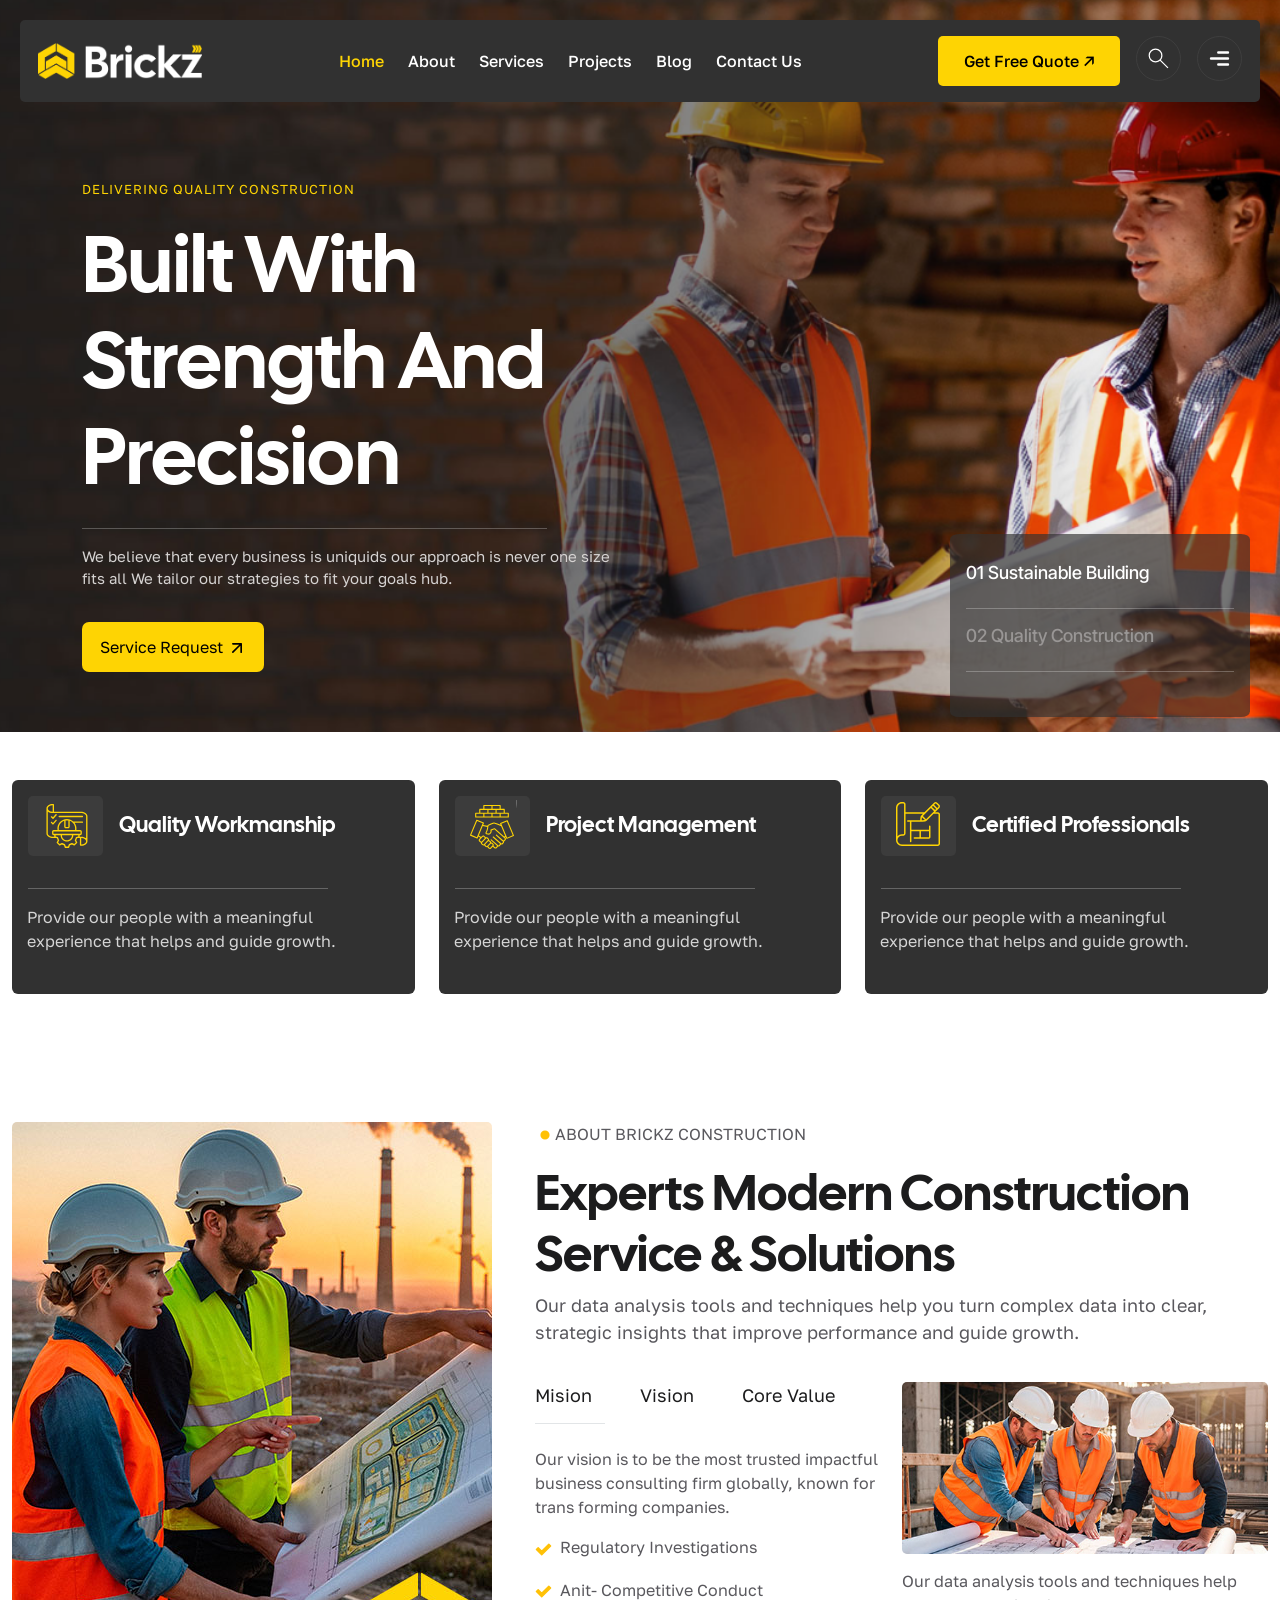
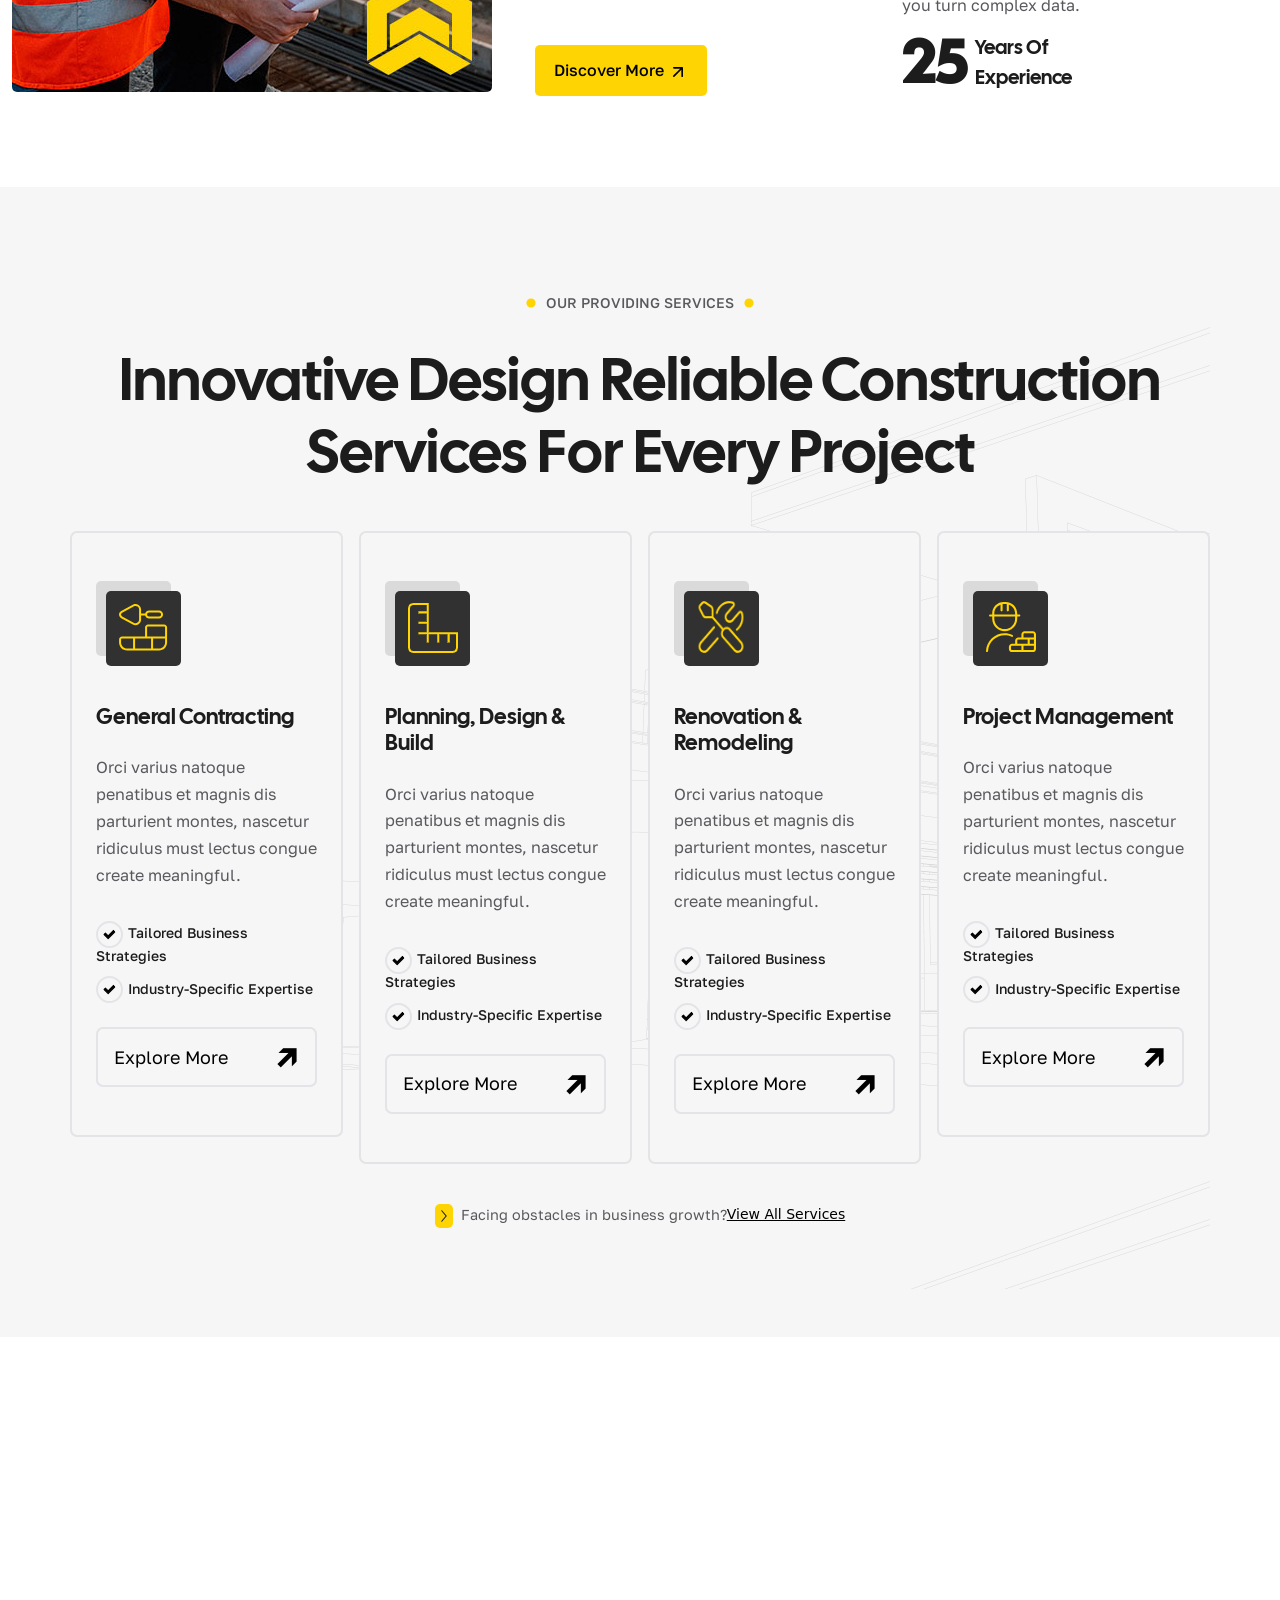
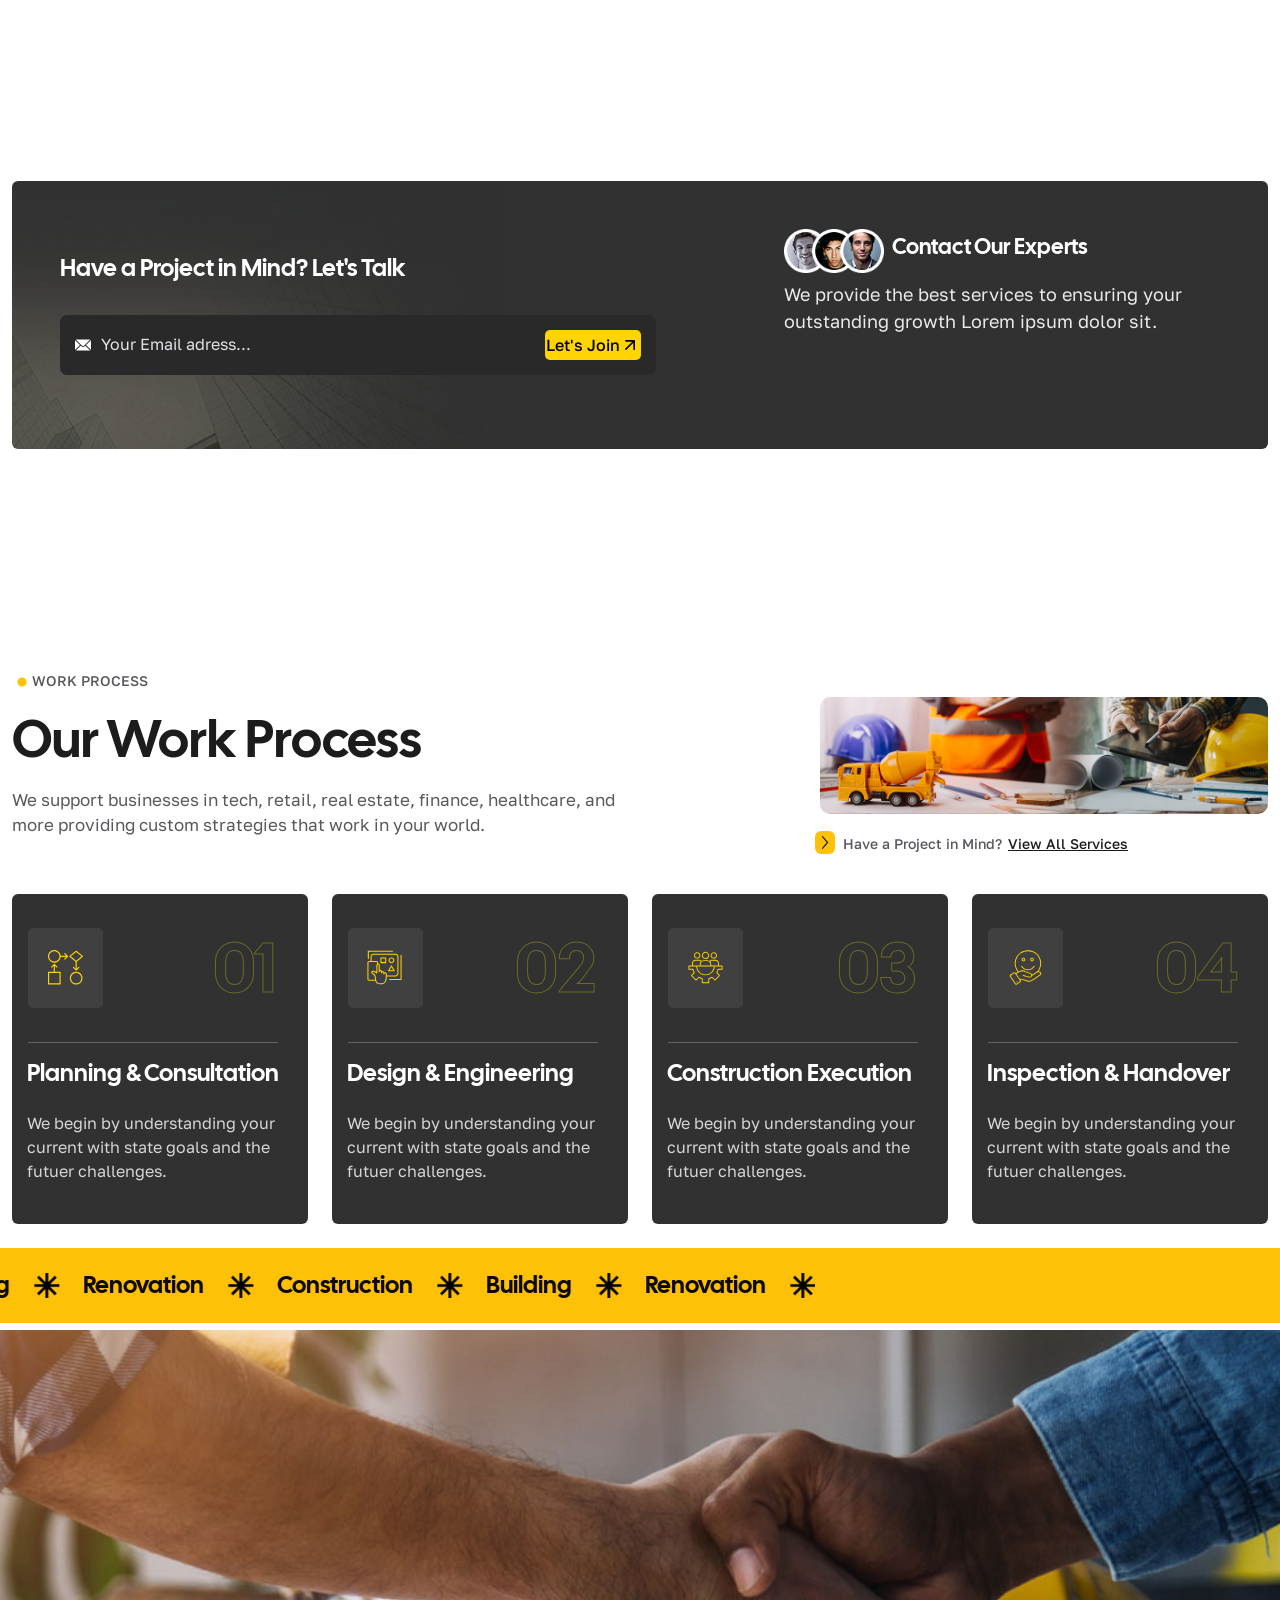
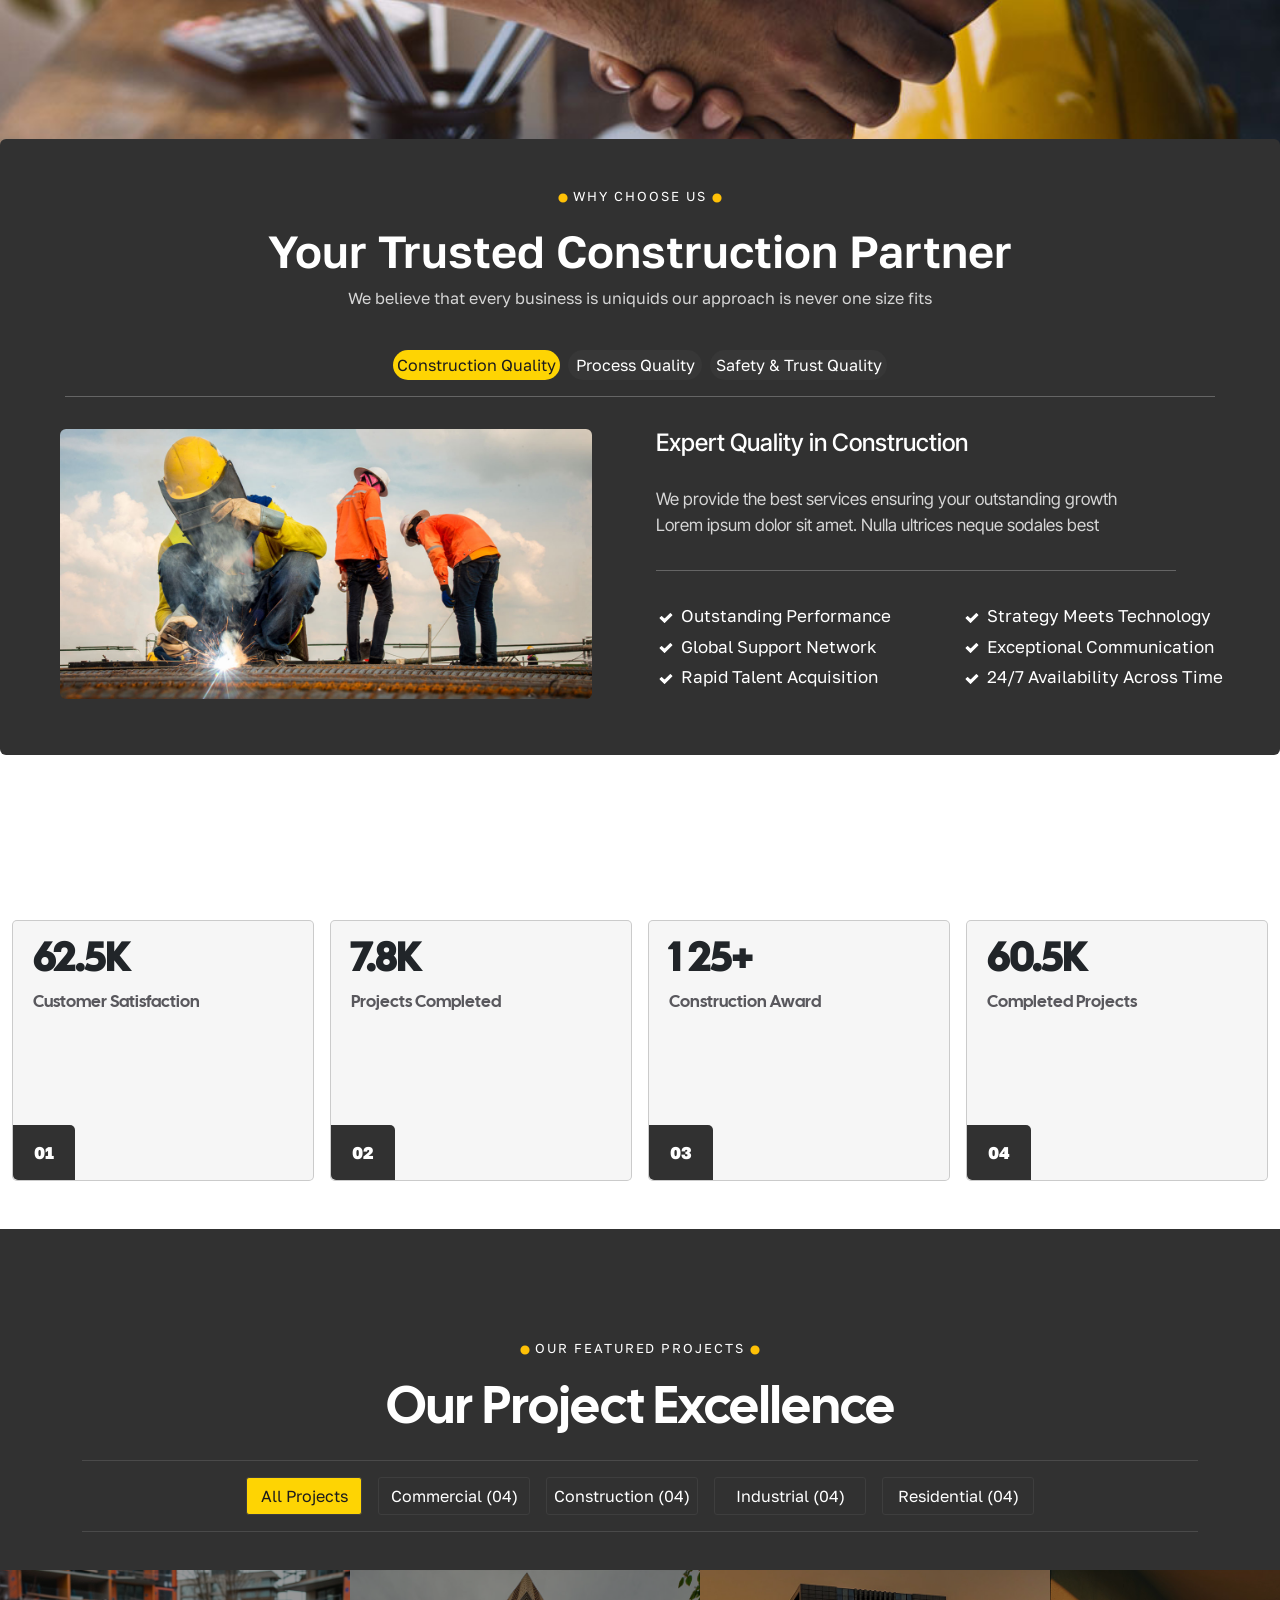
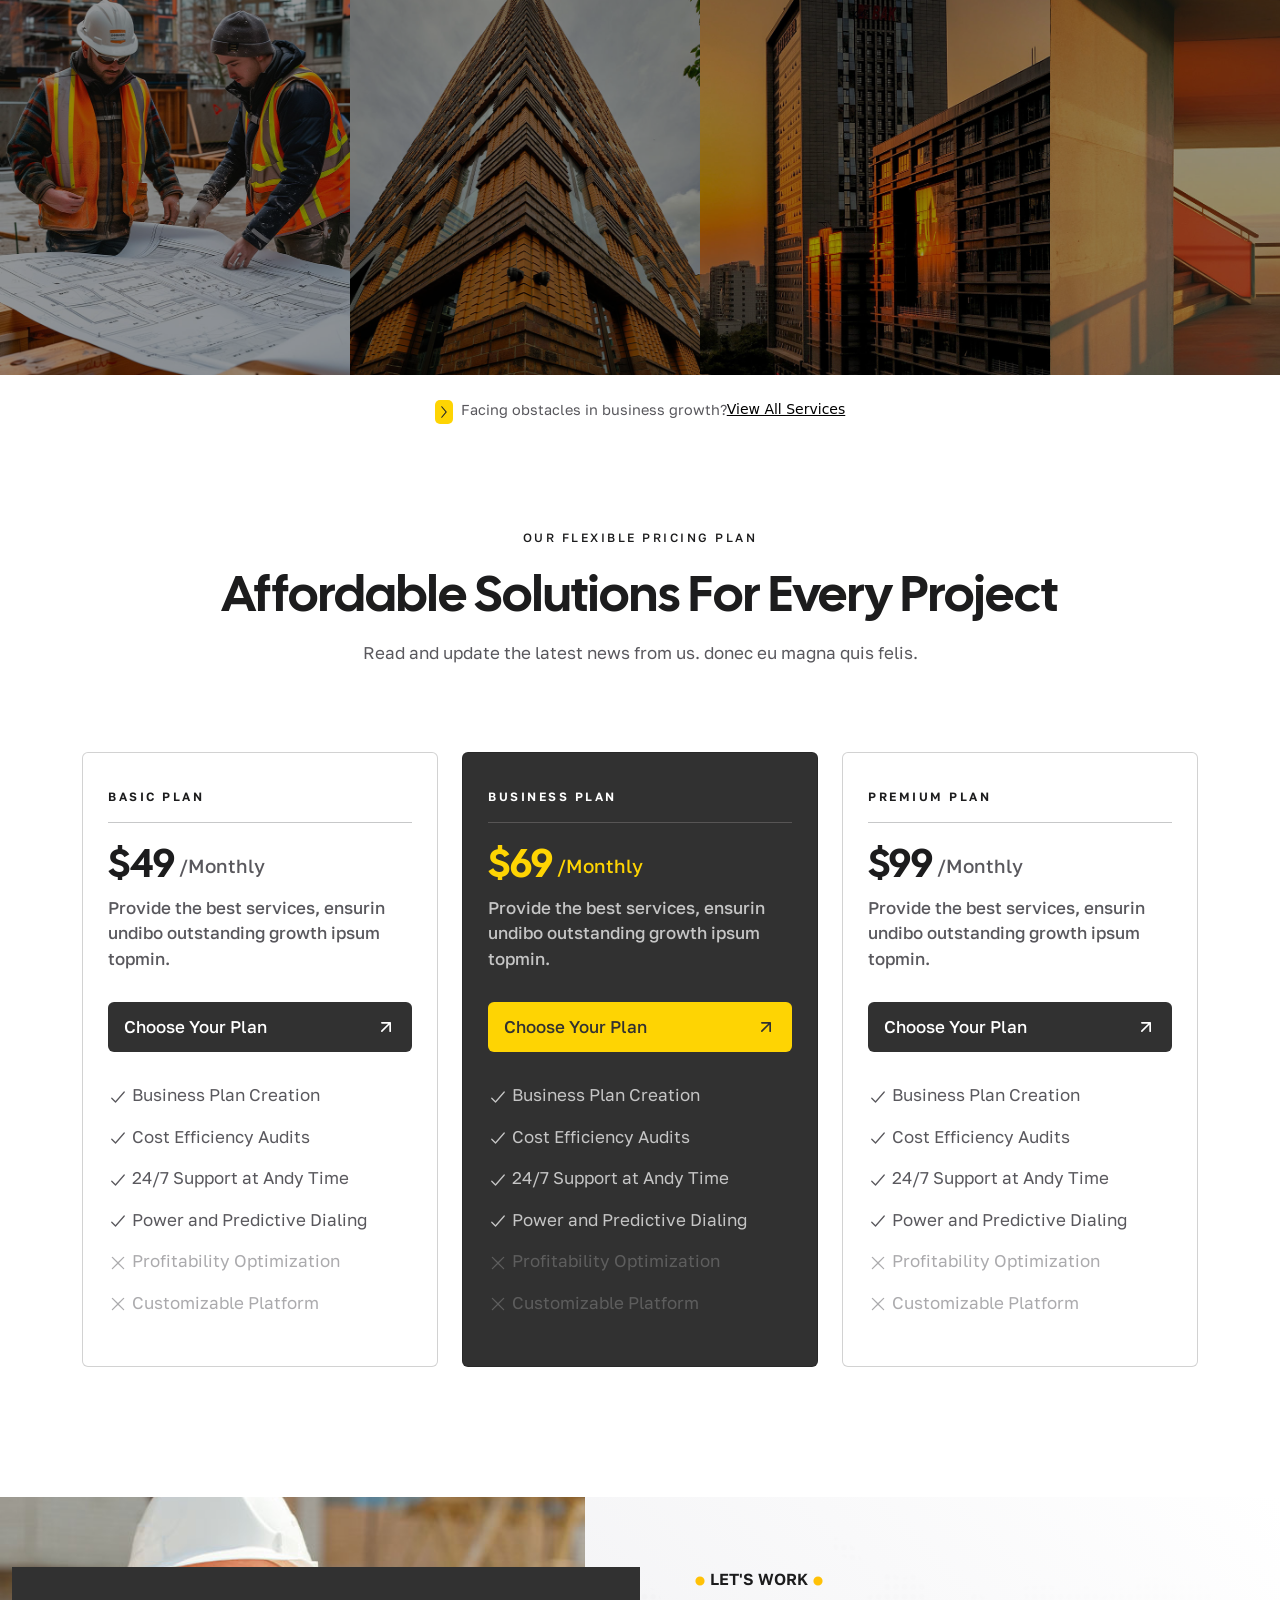
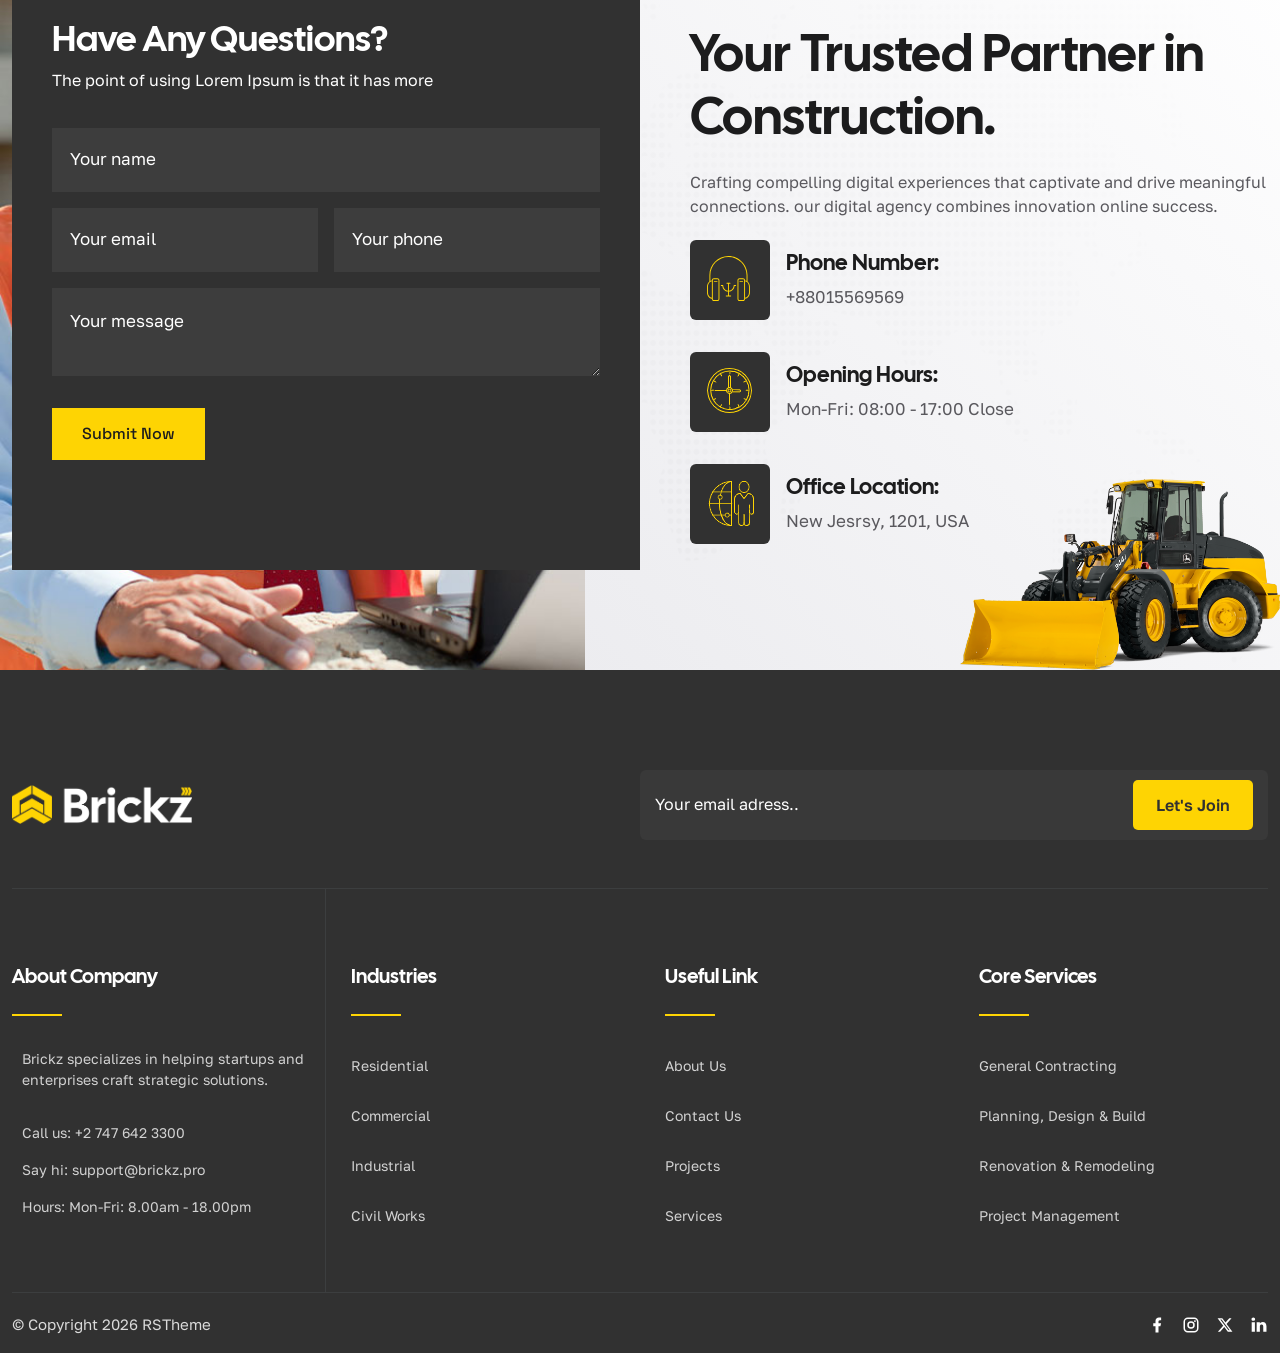
==== commit a50bdf0c: "vertion003" ====
--- a/index.html
+++ b/index.html
@@ -423,7 +423,7 @@
             </div>
         </div>
     </section>
-    <section id="sec-6">icon
+    <section id="sec-6">
         <div class="container container_1 d-flex flex-wrap">
             <div class="div_text col-12 col-lg-6 pb-3 pt-5">
                 <div class="d-flex flex-column gap-2">
@@ -529,7 +529,7 @@
             </div>
         </div>
     </section>
-    <section id="sec-7">engineer
+    <section id="sec-7">
         <marquee class="bg-warning" direction="right">
             <div class="inimation d-flex justify-content-center align-items-center gap-4 py-1">
                 <p>Construction</p>
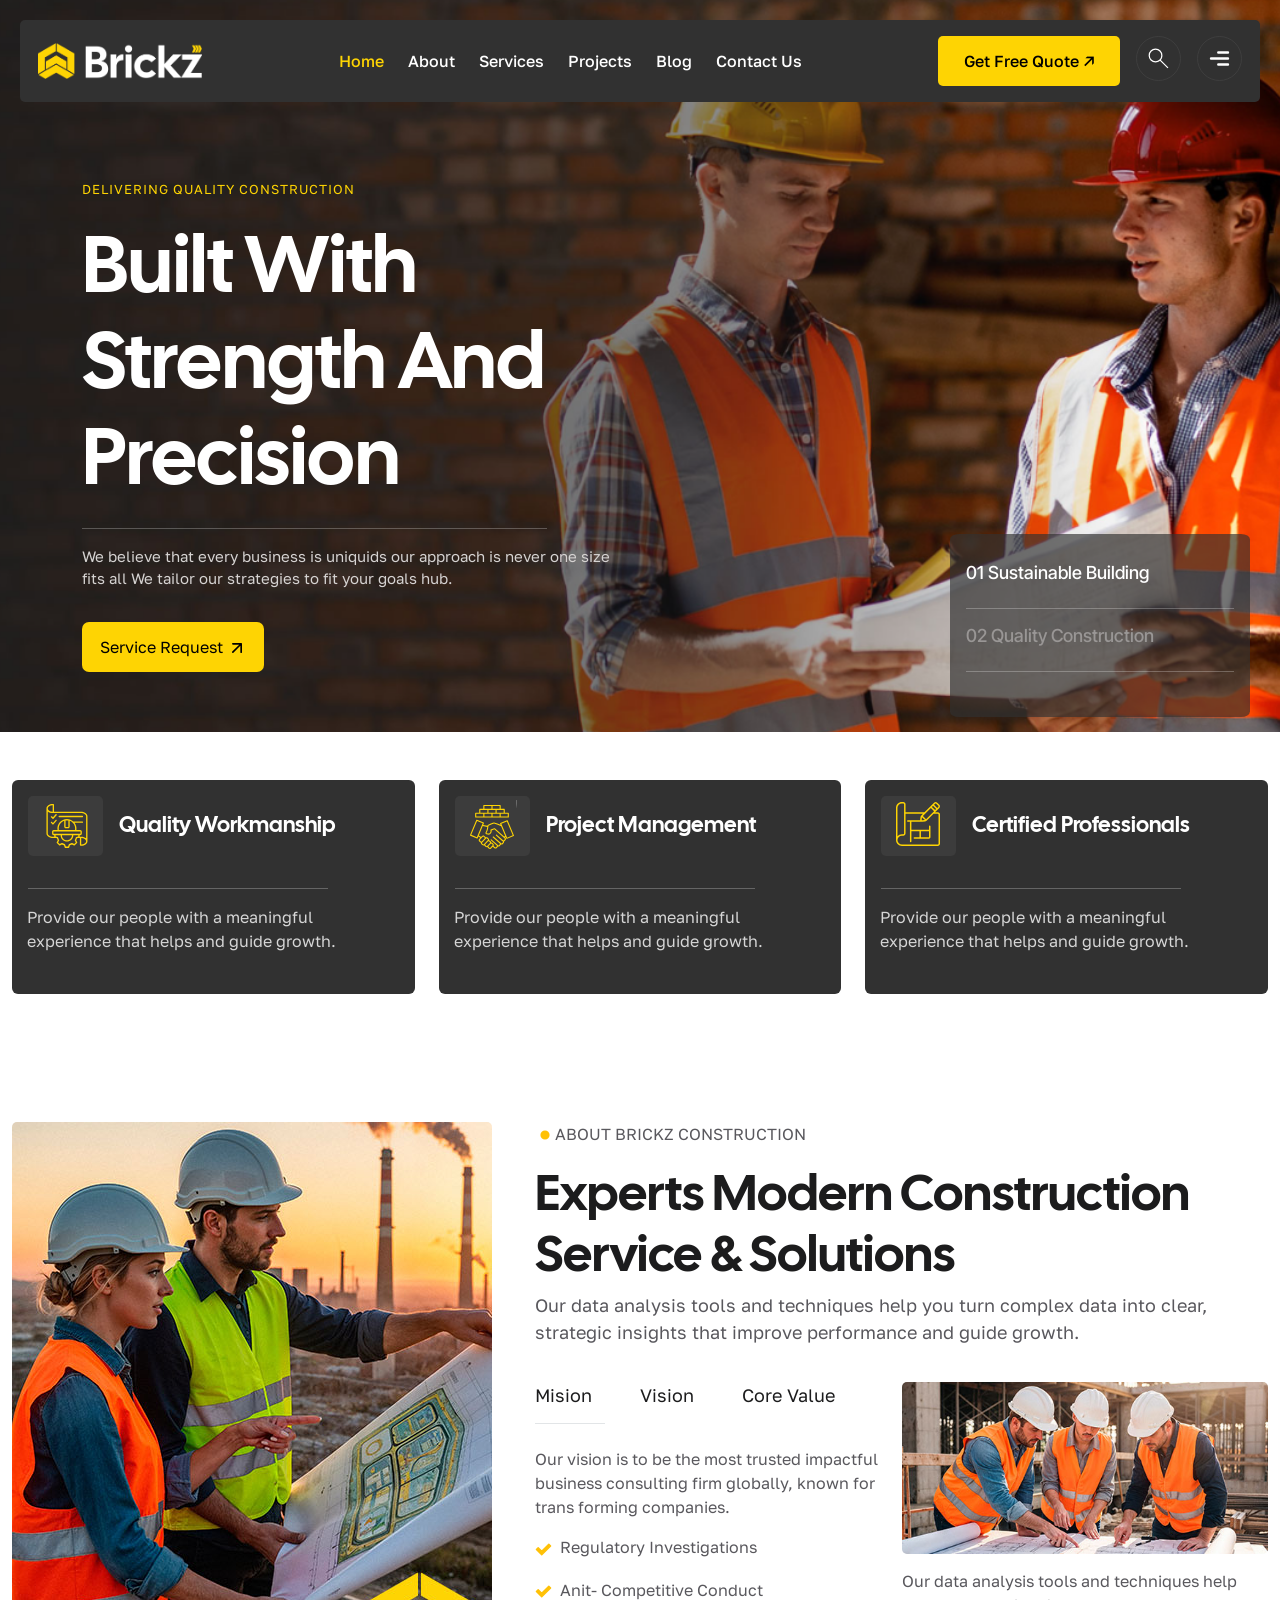
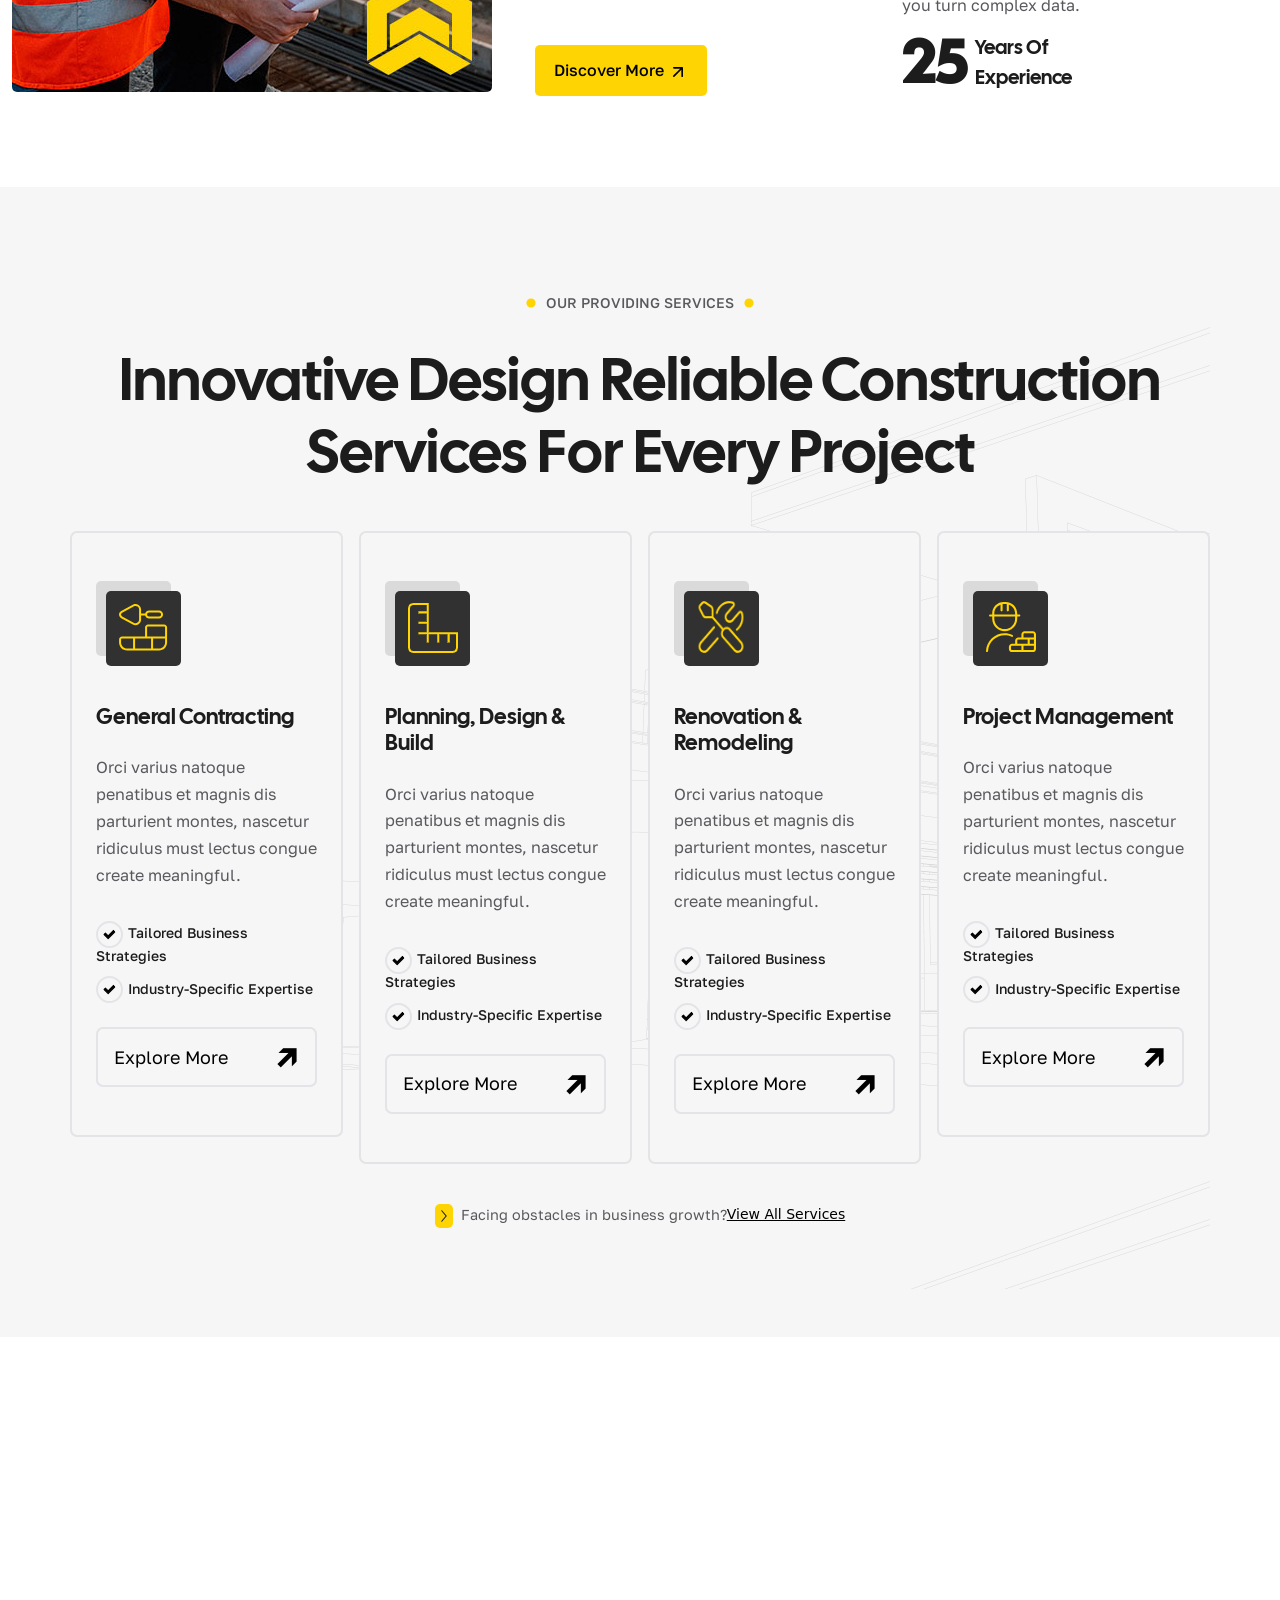
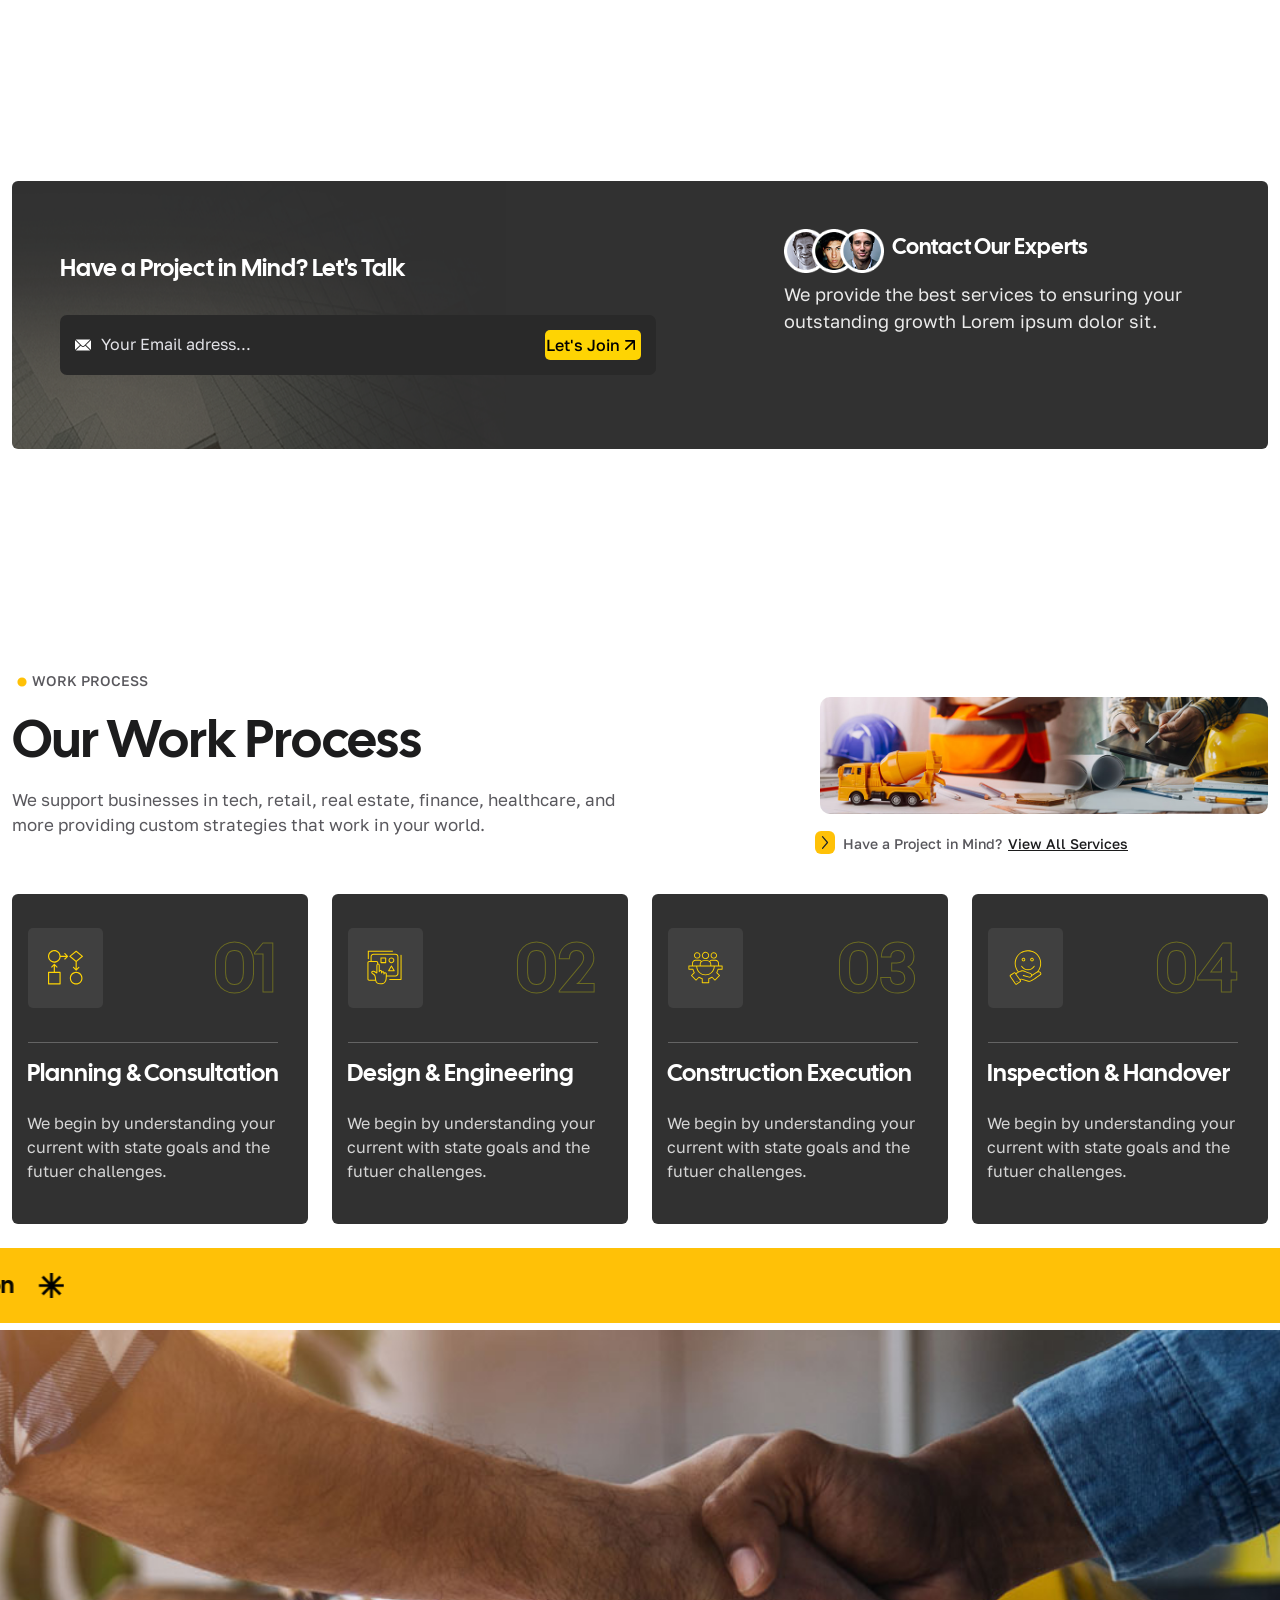
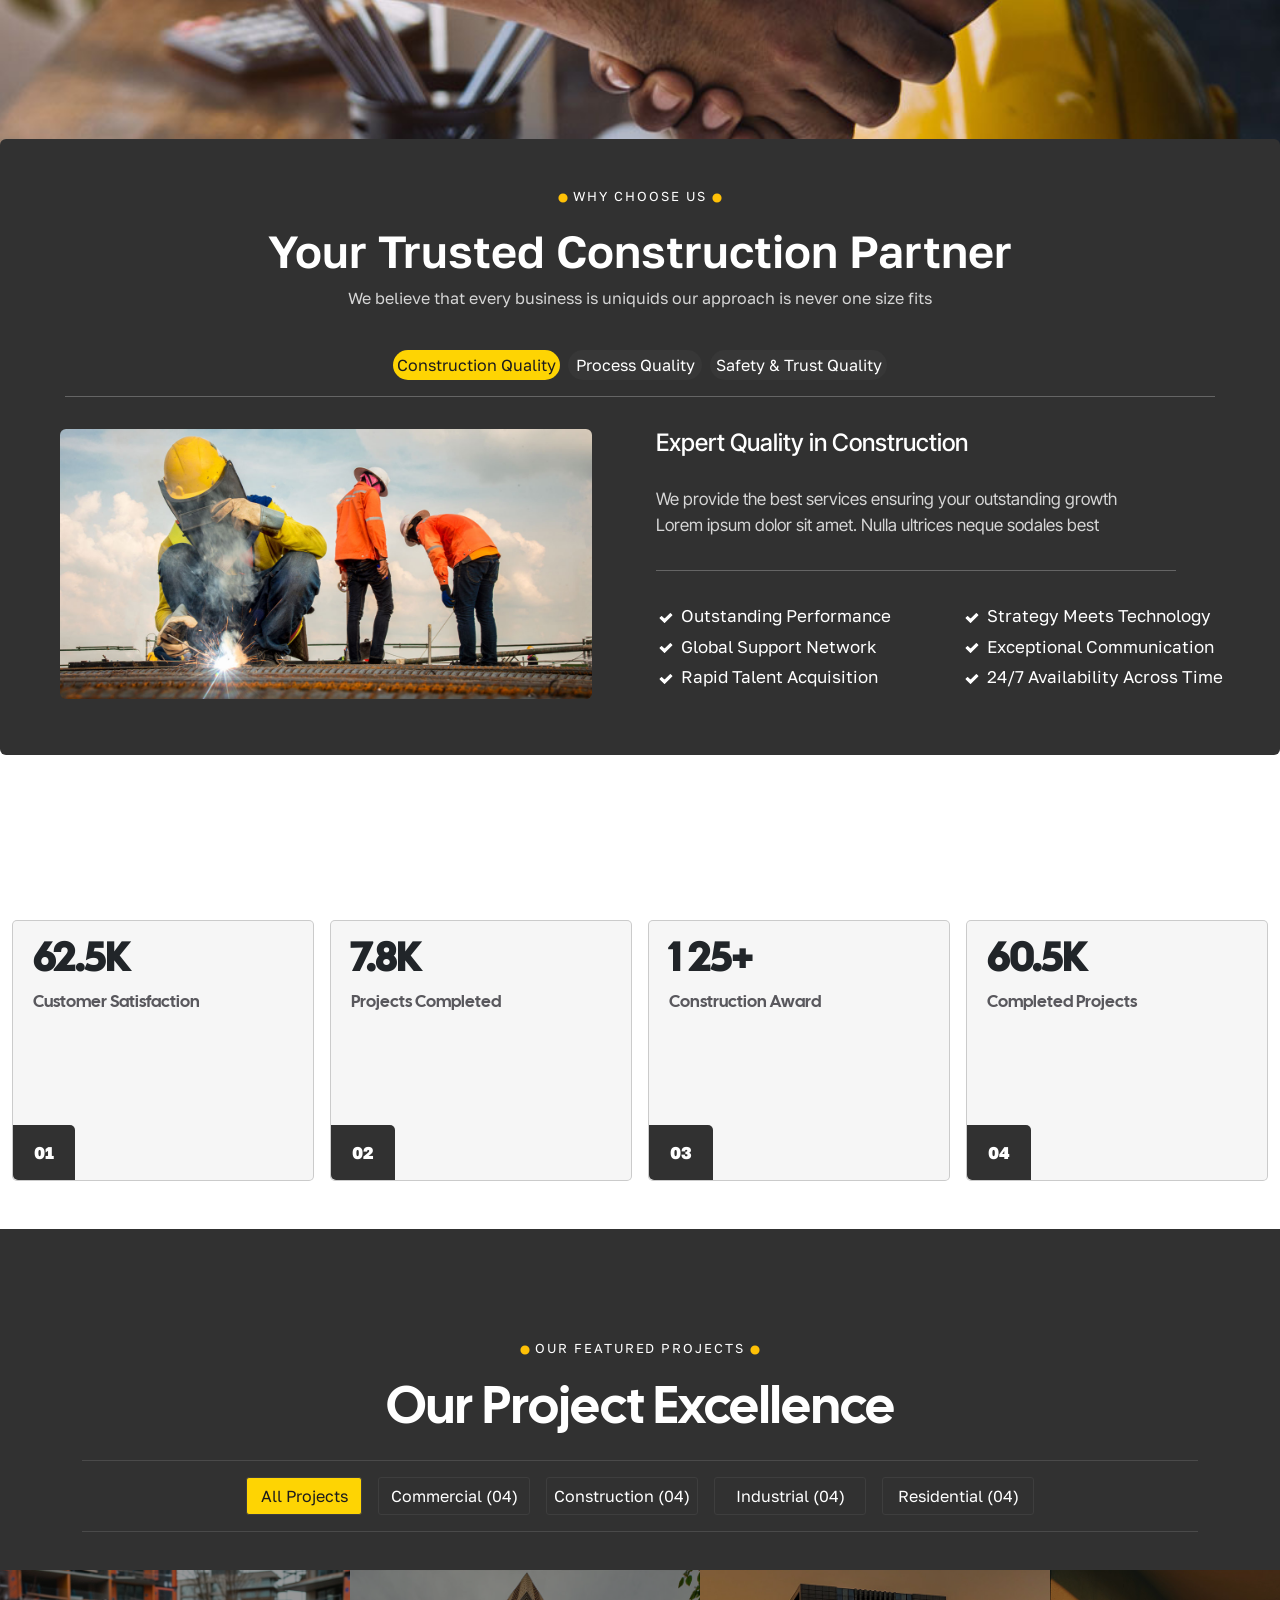
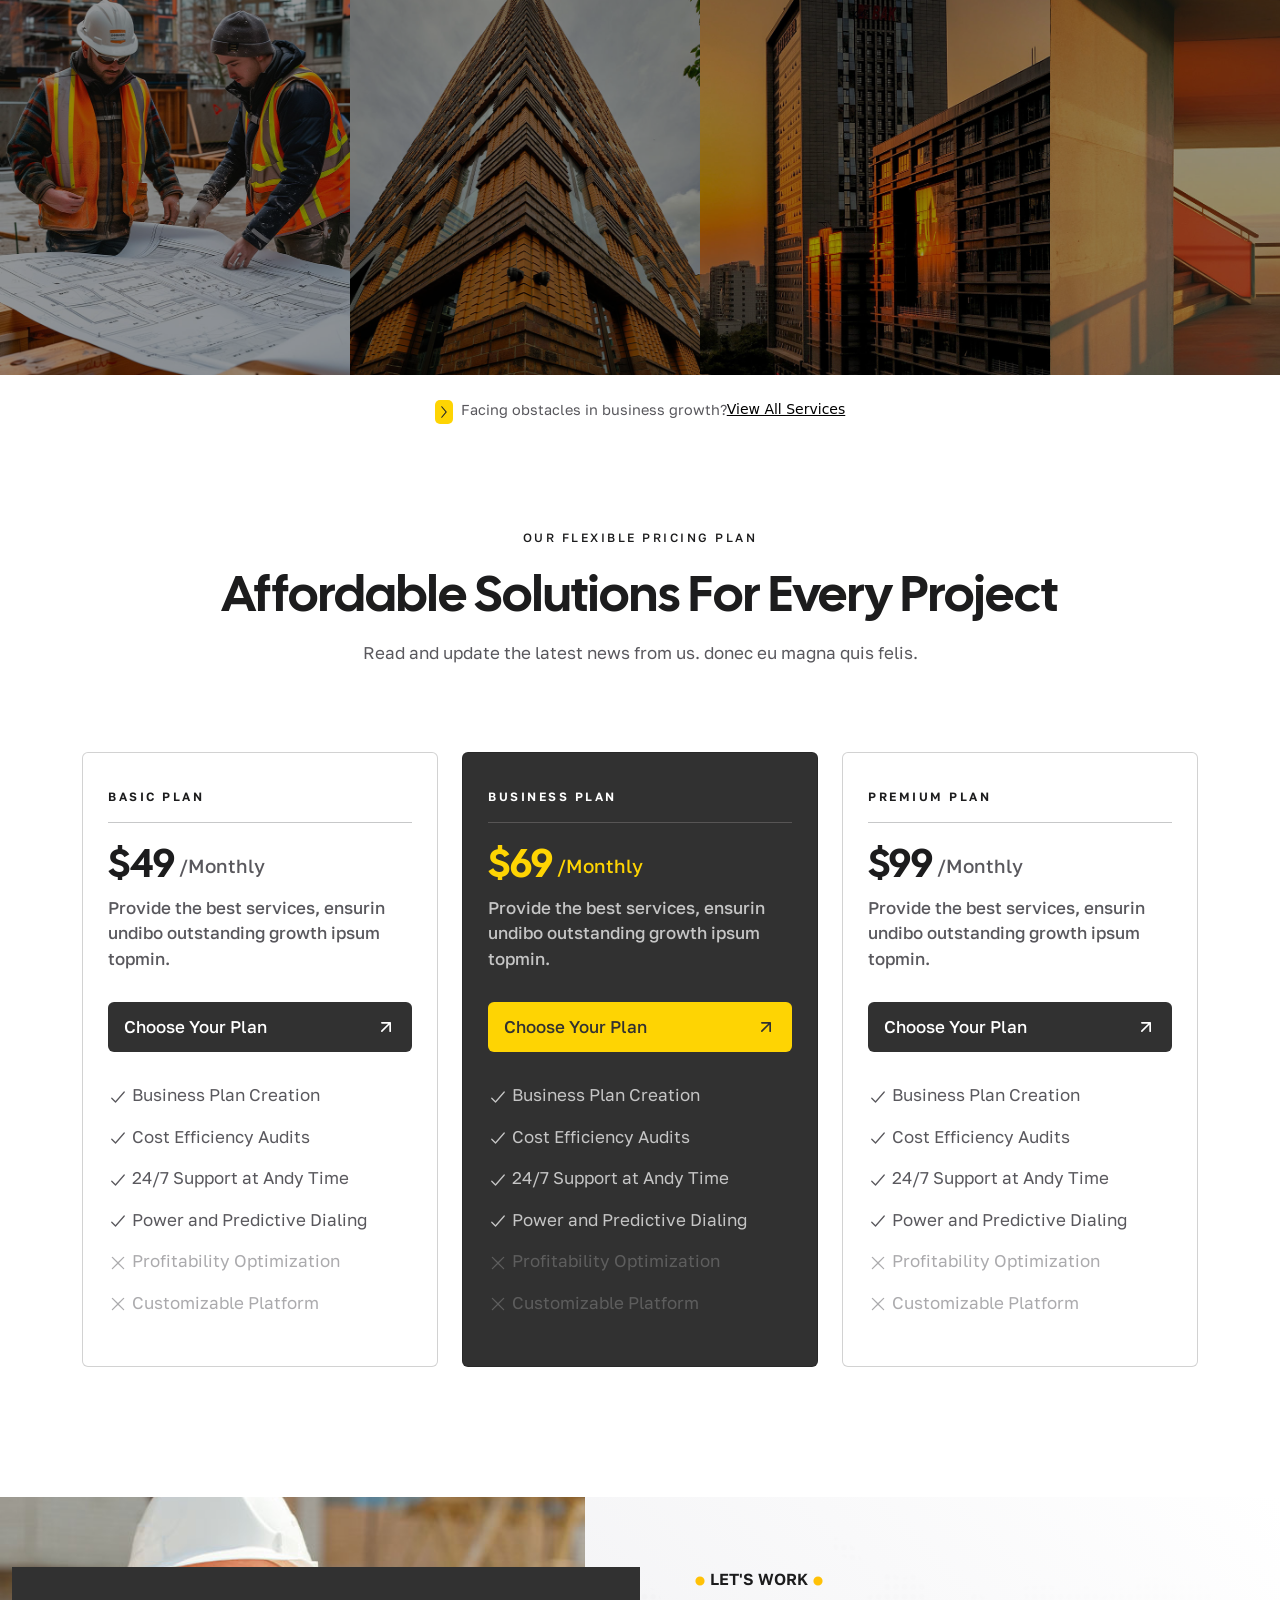
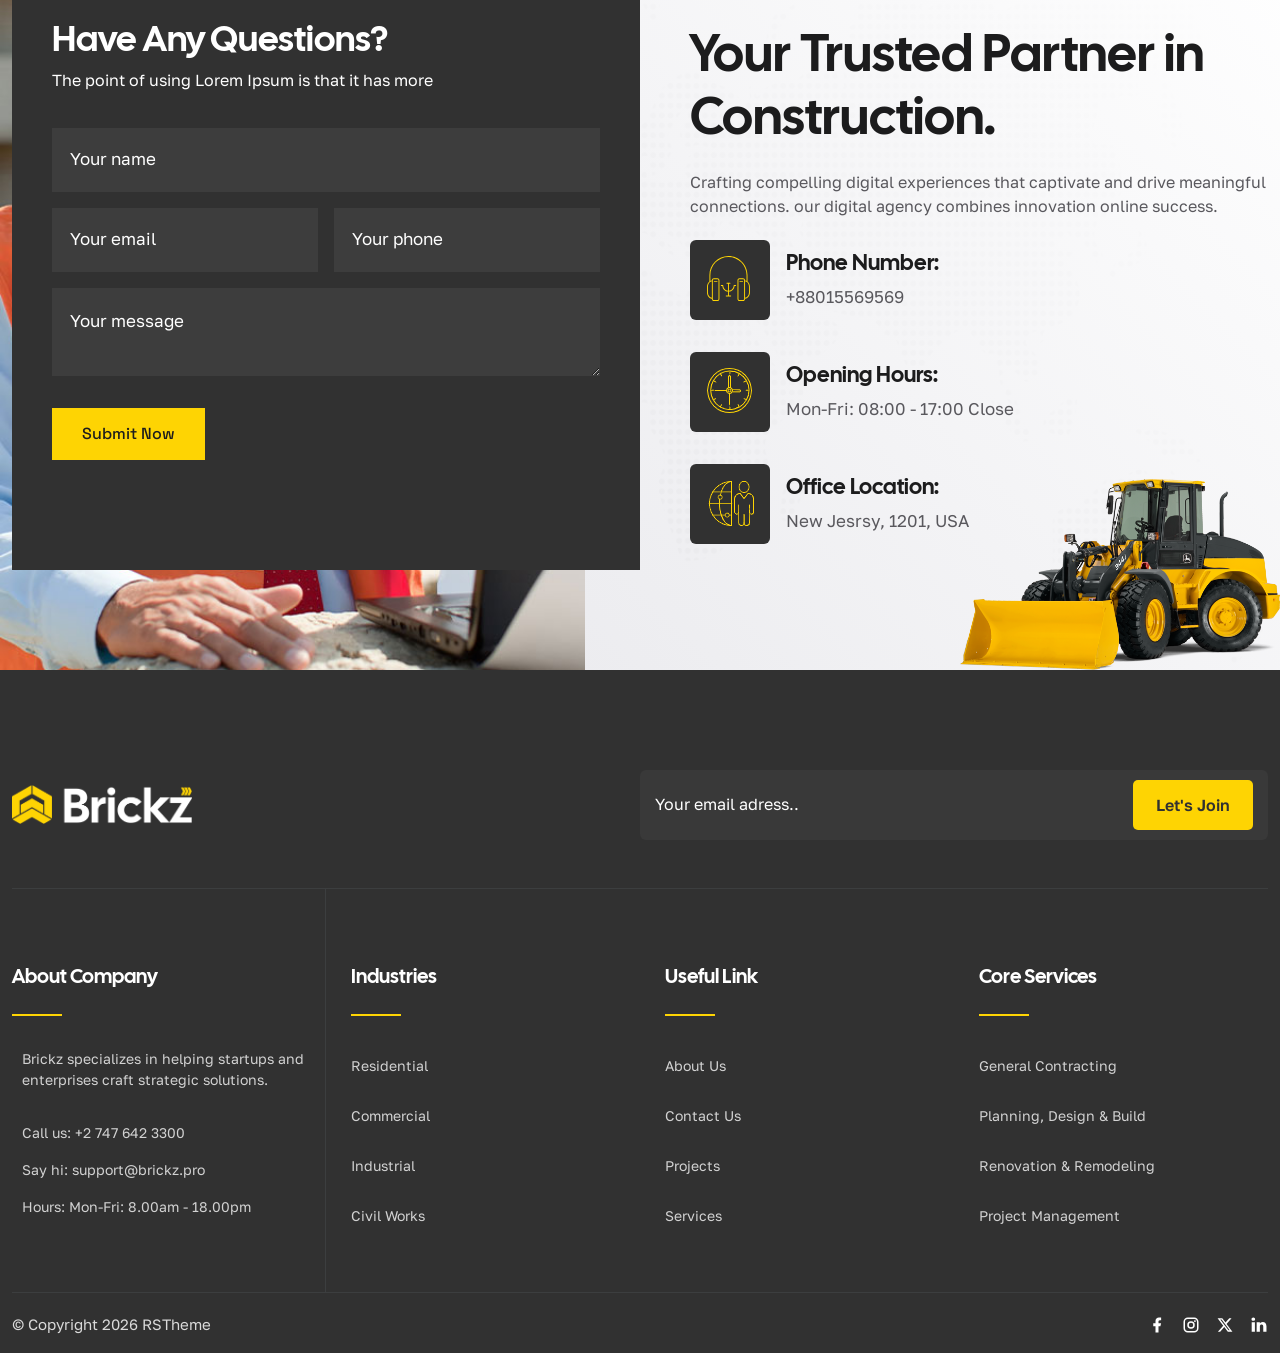
==== commit 3511af9a: "vertion004" ====
--- a/index.html
+++ b/index.html
@@ -45,7 +45,7 @@
                     <a class="text-decoration-none" href="./services.html">Services</a>
                     <a class="text-decoration-none" href="./Projects.html">Projects</a>
                     <a class="text-decoration-none" href="./blog.html">Blog</a>
-                    <a class="text-decoration-none" href="">Contact Us</a>
+                    <a class="text-decoration-none" href="./contact.html">Contact Us</a>
                 </nav>
                 <div class="d-flex gap-3 pe-3 overflow-hidden">
                     <button class="d-sm-none d-md-none d-lg-flex text-center border-0 justify-content-center
@@ -79,7 +79,7 @@
                                 <a class="text-decoration-none" href="./services.html">Services</a>
                                 <a class="text-decoration-none" href="./Projects.html">Projects</a>
                                 <a class="text-decoration-none" href="./blog.html">Blog</a>
-                                <a class="text-decoration-none" href="">Contact Us</a>
+                                <a class="text-decoration-none" href="./contact.html">Contact Us</a>
                             </div>
                         </div>
                     </div>
